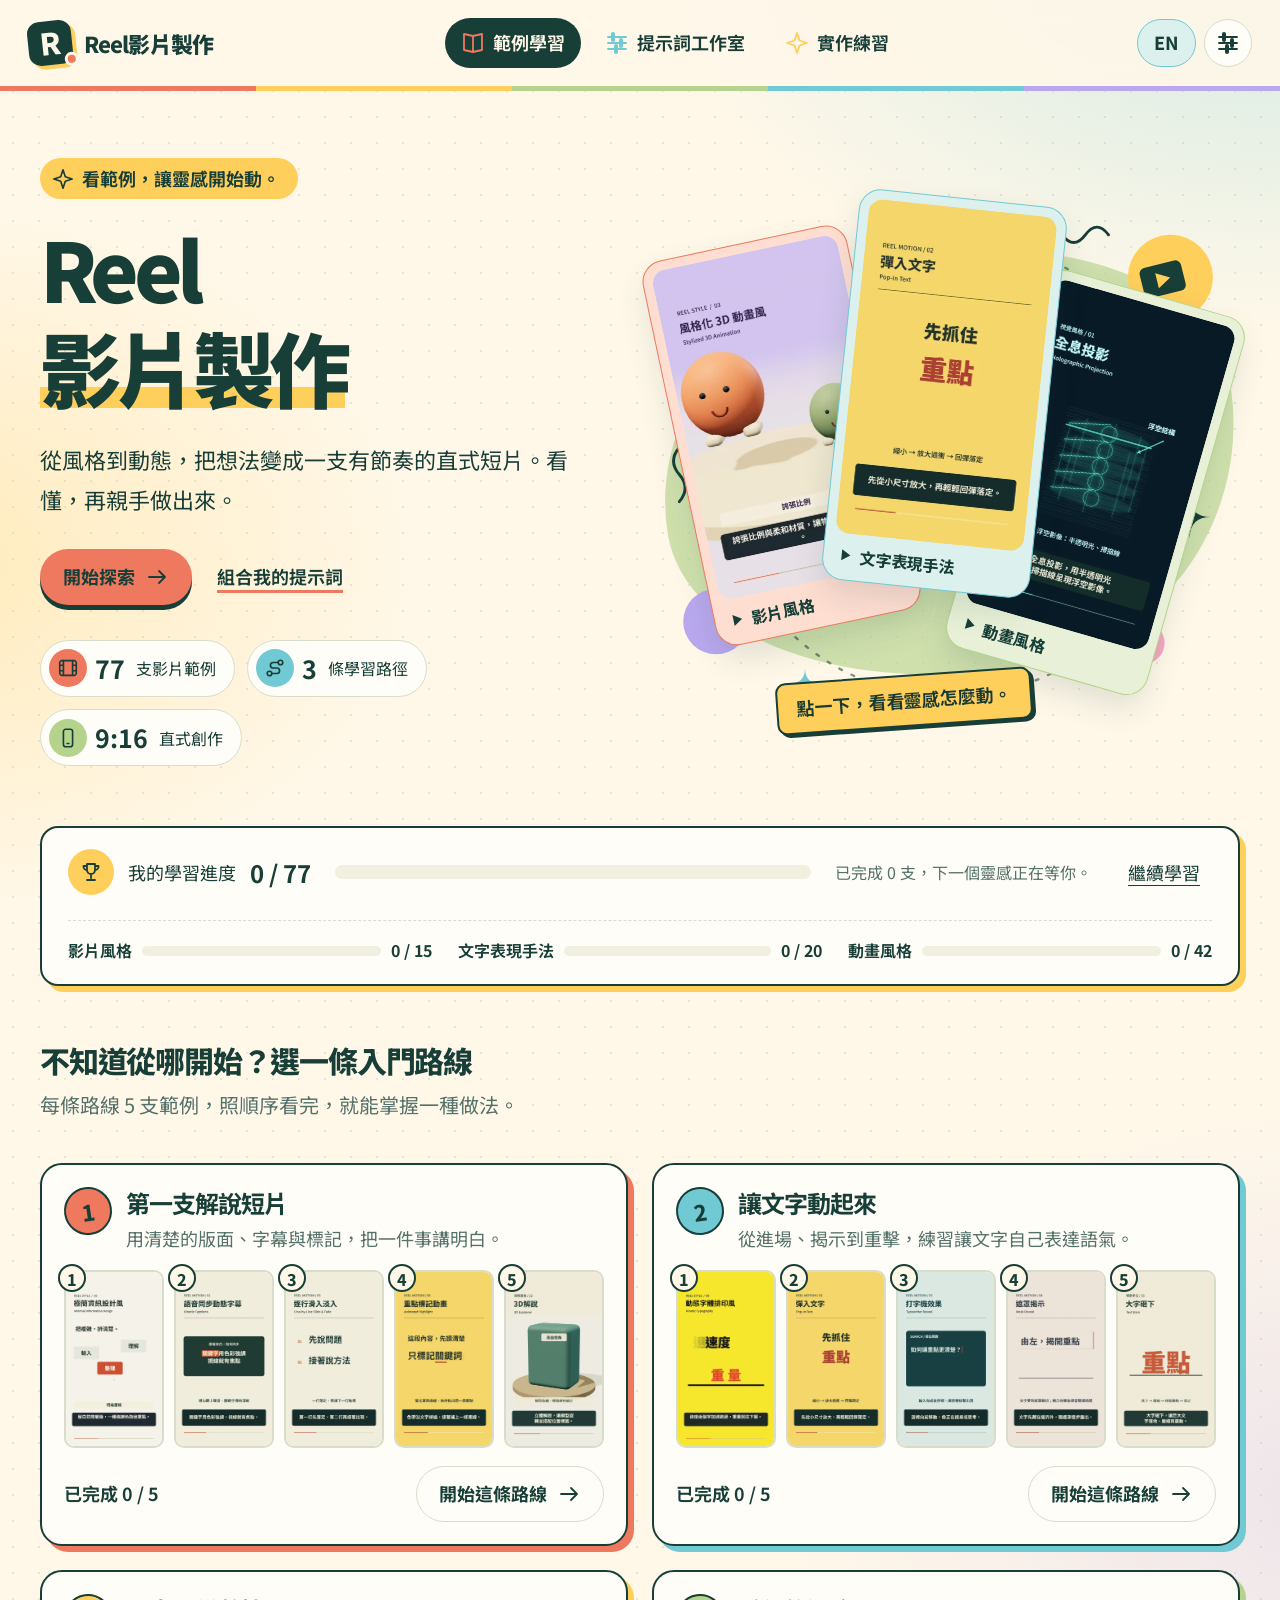
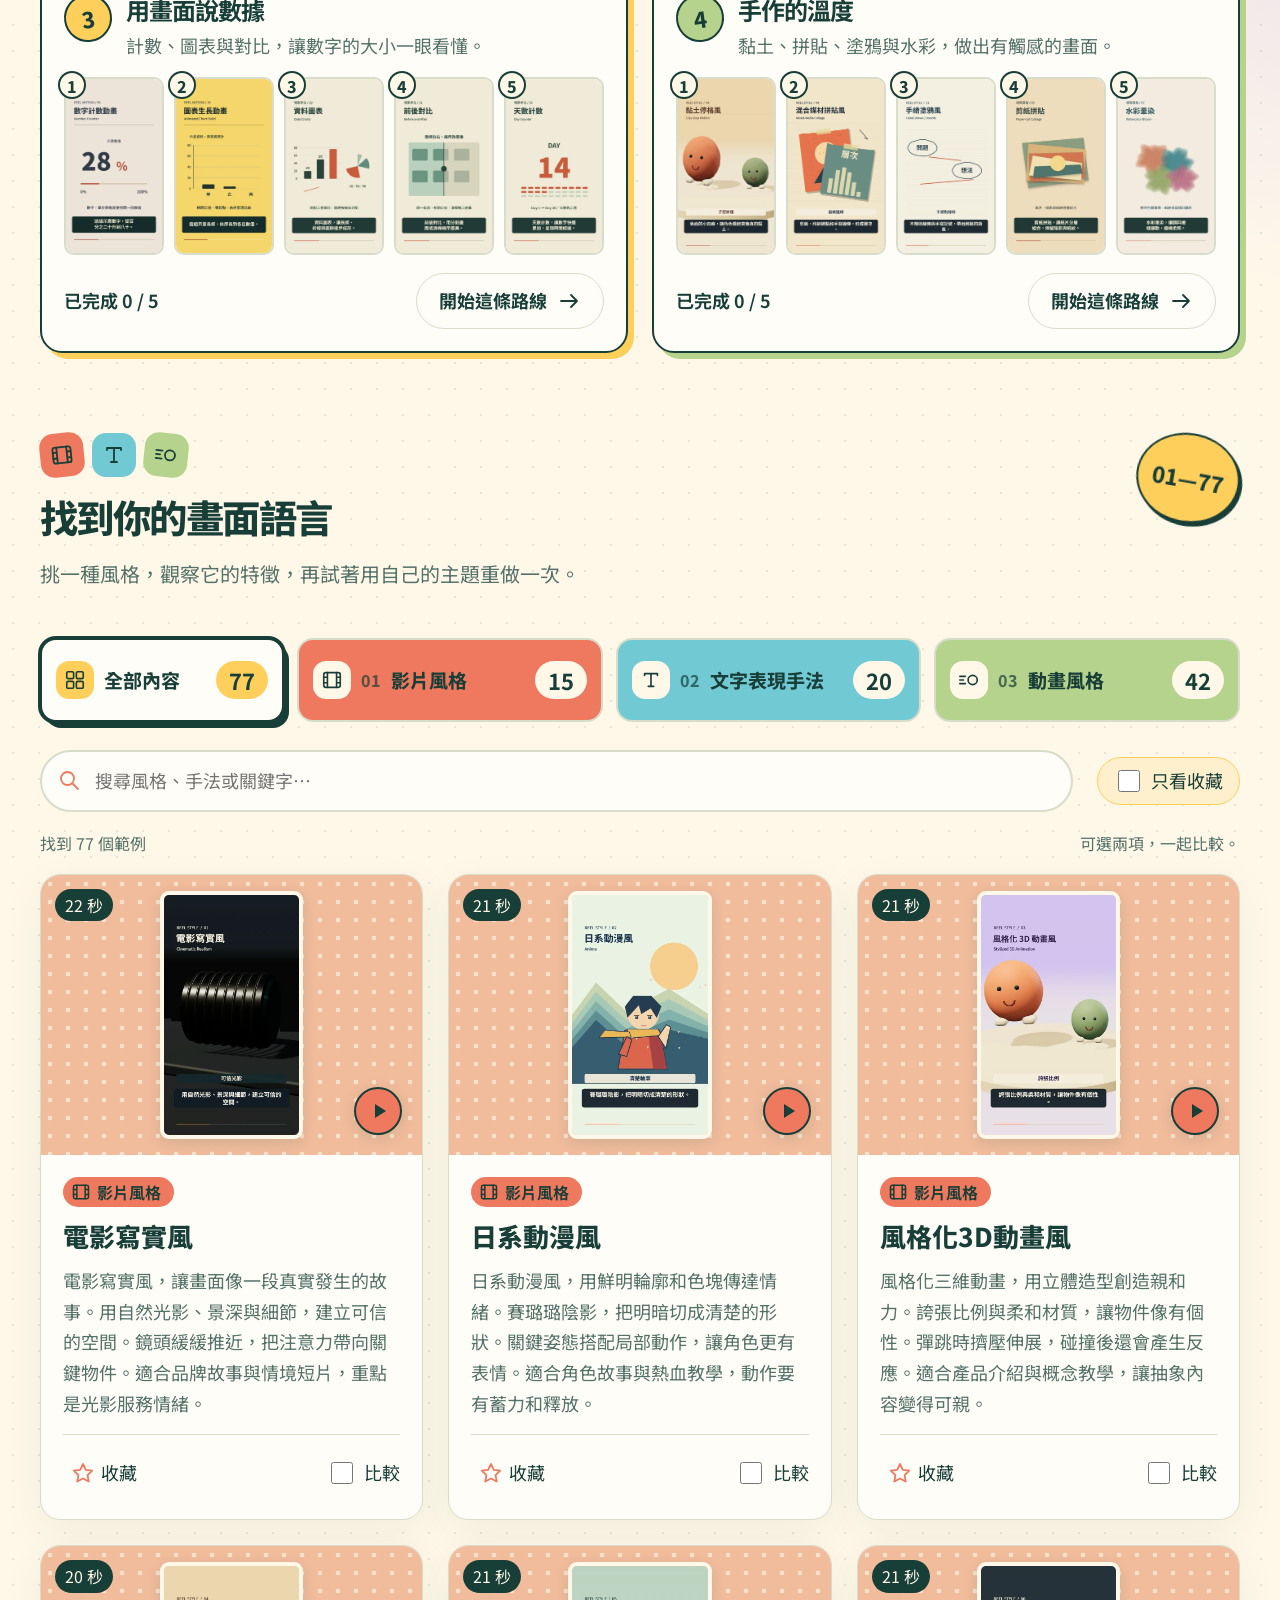
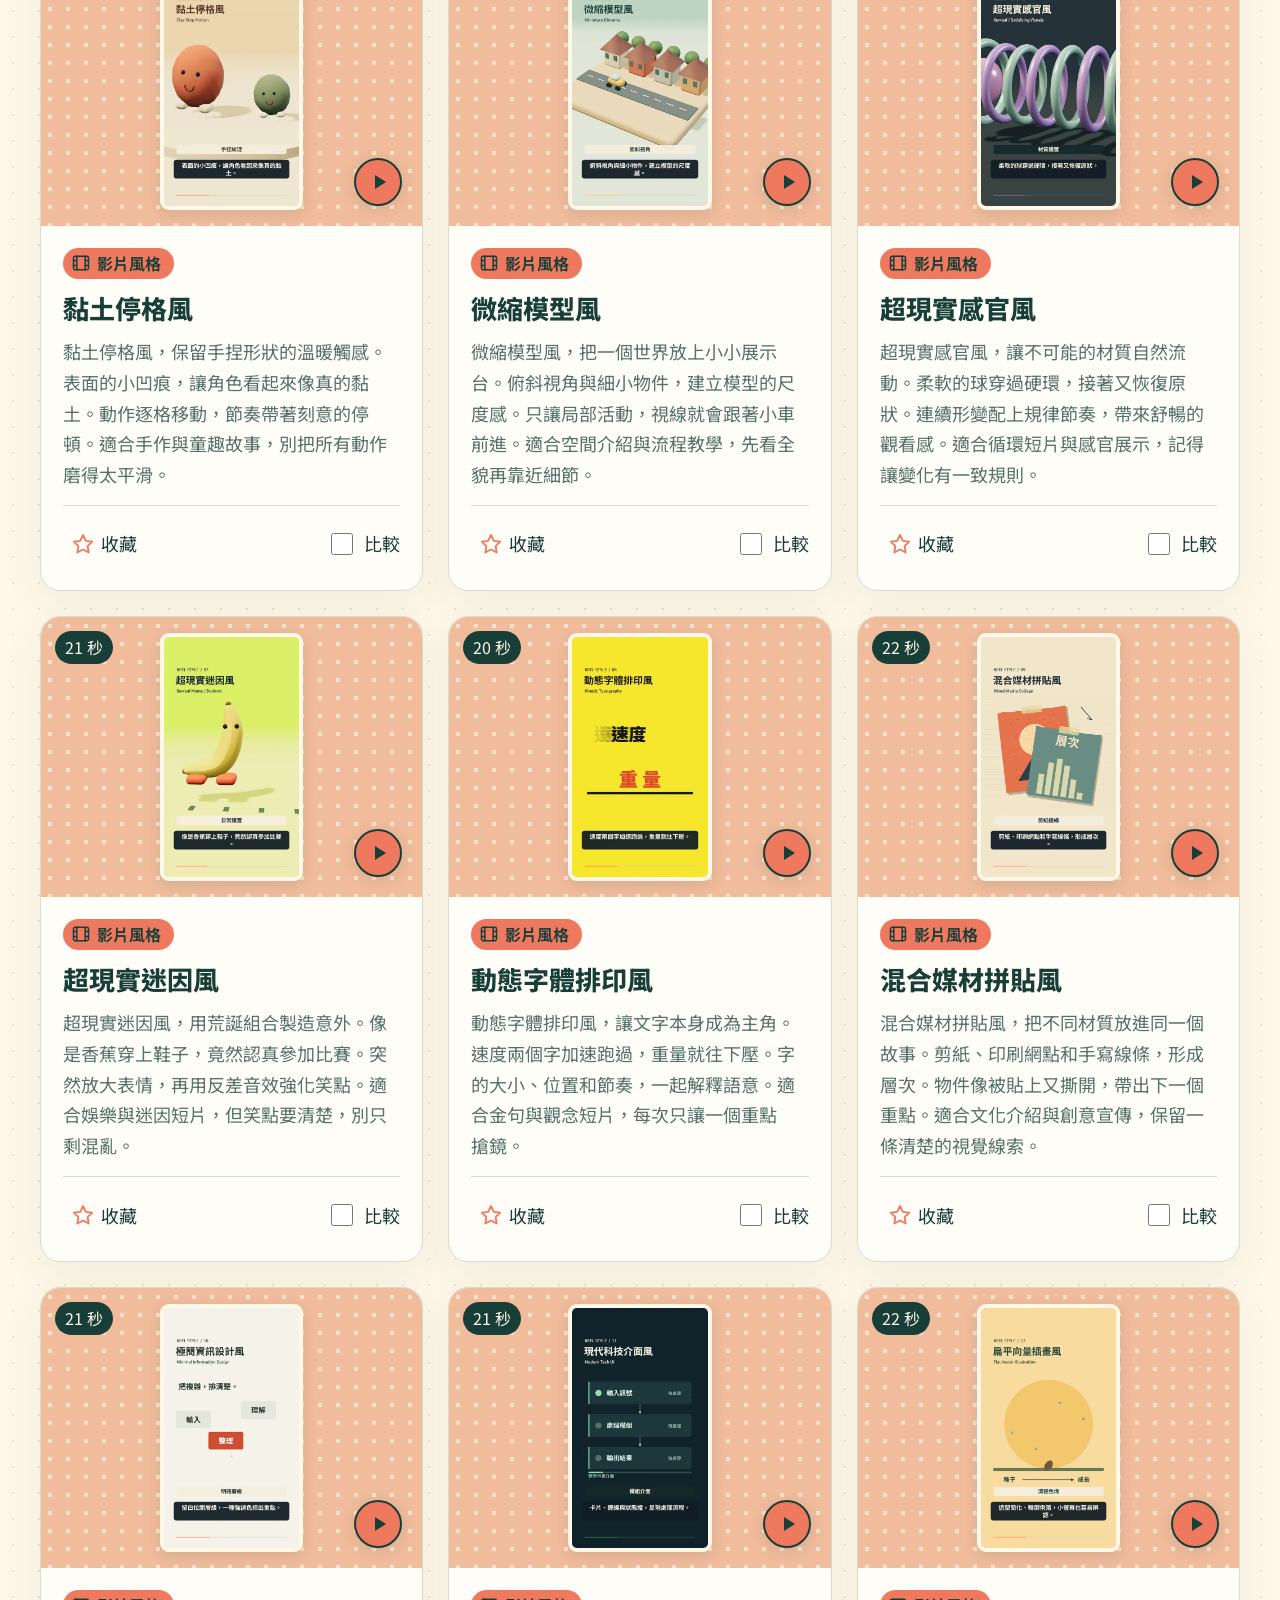
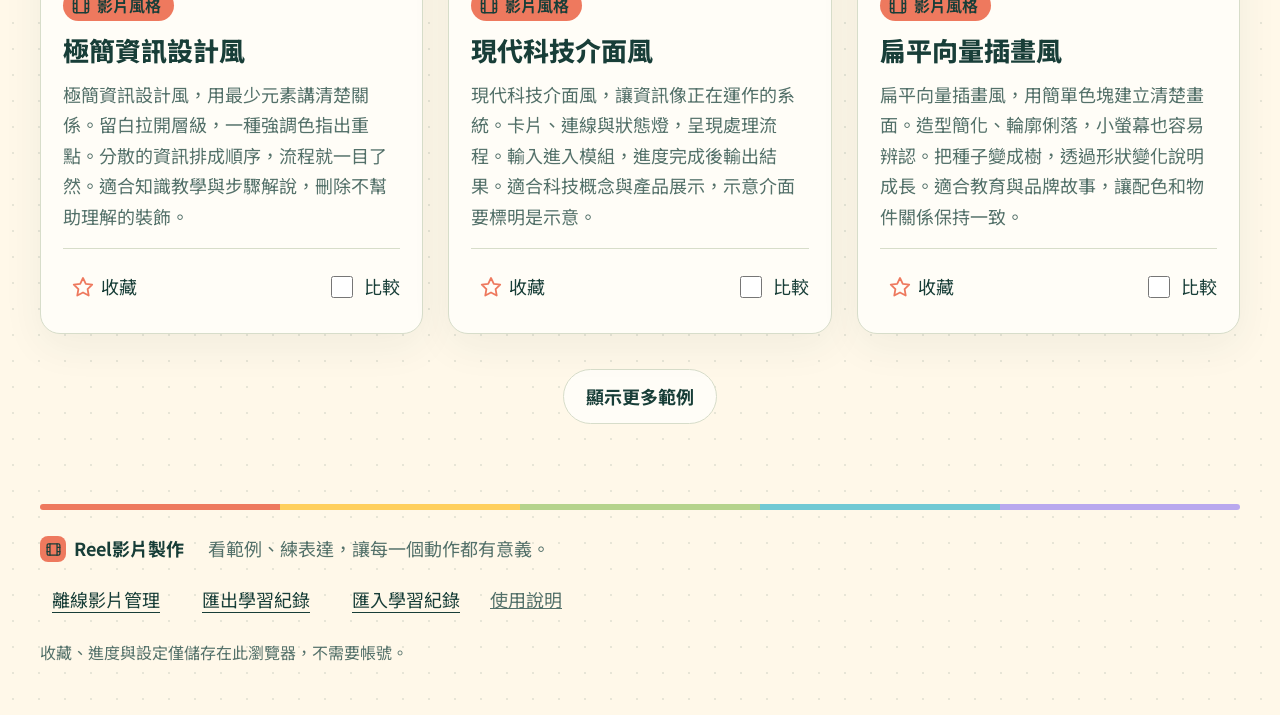
==== index.html @ 8bf7cd53 "Initial commit" ====
<!doctype html>
<html lang="zh-Hant" data-theme="light" data-device="auto" data-layout="auto" data-font="normal">
<head>
  <meta charset="utf-8"><meta name="viewport" content="width=device-width,initial-scale=1,viewport-fit=cover">
  <title>Reel影片製作｜互動學習實驗室</title>
  <meta name="description" content="以77支影片學習Reel風格、文字手法與動畫，動手組合提示詞，建立自己的直式短片。">
  <meta property="og:type" content="website"><meta property="og:title" content="Reel影片製作｜互動學習實驗室"><meta property="og:description" content="以77支影片學習Reel風格、文字手法與動畫，動手組合提示詞，建立自己的直式短片。"><meta property="og:image" content="assets/icons/social-card.jpg"><meta property="og:image:width" content="1200"><meta property="og:image:height" content="630"><meta name="twitter:card" content="summary_large_image">
  <meta name="theme-color" content="#fff8e9"><meta name="color-scheme" content="light dark">
  <link rel="manifest" href="./manifest.webmanifest"><link rel="icon" href="./assets/icons/icon.svg" type="image/svg+xml"><link rel="apple-touch-icon" href="./assets/icons/icon-192.png">
  <link rel="stylesheet" href="./styles.css">
  <script defer src="./data/catalog.js"></script><script defer src="./i18n.js"></script><script defer src="./app.js"></script>
</head>
<body>
<a class="skip" href="#main" data-i18n="skip">跳至主要內容</a>
<svg class="icon-sprite" aria-hidden="true" xmlns="http://www.w3.org/2000/svg"><defs>
<symbol id="i-play" viewBox="0 0 24 24"><path d="m9 5 11 7-11 7Z" fill="currentColor" stroke="none"/></symbol>
<symbol id="i-close" viewBox="0 0 24 24"><path d="m6 6 12 12M18 6 6 18"/></symbol>
<symbol id="i-arrow" viewBox="0 0 24 24"><path d="M4 12h16m-6-6 6 6-6 6"/></symbol>
<symbol id="i-star" viewBox="0 0 24 24"><path d="m12 3 2.8 5.8 6.4.9-4.6 4.5 1.1 6.3L12 17.5l-5.7 3 1.1-6.3L2.8 9.7l6.4-.9Z"/></symbol>
<symbol id="i-check" viewBox="0 0 24 24"><path d="m5 12 5 5L20 7"/></symbol>
<symbol id="i-download" viewBox="0 0 24 24"><path d="M12 3v12m-5-5 5 5 5-5M4 16v5h16v-5"/></symbol>
<symbol id="i-copy" viewBox="0 0 24 24"><rect x="8" y="8" width="12" height="13" rx="2"/><path d="M16 8V3H3v13h5"/></symbol>
<symbol id="i-search" viewBox="0 0 24 24"><circle cx="10.5" cy="10.5" r="6.5"/><path d="m16 16 5 5"/></symbol>
<symbol id="i-book" viewBox="0 0 24 24"><path d="M12 5v16M3 3l9 2 9-2v16l-9 2-9-2Z"/></symbol>
<symbol id="i-sliders" viewBox="0 0 24 24"><path d="M3 6h18M3 12h18M3 18h18"/><path d="M8 3v6m8 0v6m-5 0v6" stroke-width="4"/></symbol>
<symbol id="i-expand" viewBox="0 0 24 24"><path d="M8 3H3v5m13-5h5v5M3 16v5h5m13-5v5h-5"/></symbol>
<symbol id="i-compare" viewBox="0 0 24 24"><path d="M12 3v18M3 6h5v12H3Zm13 0h5v12h-5Z"/></symbol>
<symbol id="i-spark" viewBox="0 0 24 24"><path d="m12 2 2.5 7.5L22 12l-7.5 2.5L12 22l-2.5-7.5L2 12l7.5-2.5Z"/></symbol>
<symbol id="i-film" viewBox="0 0 24 24"><rect x="3" y="4" width="18" height="16" rx="2"/><path d="M7 4v16M17 4v16M3 9h4M3 15h4M17 9h4M17 15h4"/></symbol>
<symbol id="i-type" viewBox="0 0 24 24"><path d="M5 7V5h14v2M12 5v14M9 19h6"/></symbol>
<symbol id="i-motion" viewBox="0 0 24 24"><circle cx="16" cy="12" r="5"/><path d="M2 8h6M2 12h4M2 16h6"/></symbol>
<symbol id="i-phone" viewBox="0 0 24 24"><rect x="7" y="2.5" width="10" height="19" rx="2.5"/><path d="M11 18h2"/></symbol>
<symbol id="i-route" viewBox="0 0 24 24"><circle cx="6" cy="18" r="2.5"/><circle cx="18" cy="6" r="2.5"/><path d="M8.5 18H14a3 3 0 0 0 0-6h-4a3 3 0 0 1 0-6h5.5"/></symbol>
<symbol id="i-trophy" viewBox="0 0 24 24"><path d="M8 4h8v6a4 4 0 0 1-8 0ZM8 6H4.5a3.5 3.5 0 0 0 3.6 4M16 6h3.5a3.5 3.5 0 0 1-3.6 4M12 14v4M8 20h8"/></symbol>
<symbol id="i-grid" viewBox="0 0 24 24"><rect x="3" y="3" width="7.5" height="7.5" rx="1.5"/><rect x="13.5" y="3" width="7.5" height="7.5" rx="1.5"/><rect x="3" y="13.5" width="7.5" height="7.5" rx="1.5"/><rect x="13.5" y="13.5" width="7.5" height="7.5" rx="1.5"/></symbol>
</defs></svg>
<header class="topbar">
 <a href="#library" class="brand" data-i18n-aria="brand" aria-label="Reel影片製作"><span class="brand-mark" aria-hidden="true">R<span></span></span><span data-i18n="brand">Reel影片製作</span></a>
 <nav class="main-nav" aria-label="主要導覽" data-i18n-aria="mainNav">
  <a href="#library" data-view="library" class="active"><svg><use href="#i-book"/></svg><span data-i18n="navLibrary">範例學習</span></a>
  <a href="#studio" data-view="studio"><svg><use href="#i-sliders"/></svg><span data-i18n="navStudio">提示詞工作室</span></a>
  <a href="#practice" data-view="practice"><svg><use href="#i-spark"/></svg><span data-i18n="navPractice">實作練習</span></a>
 </nav>
 <div class="header-actions"><button id="quick-language" class="quiet" aria-label="切換語言">EN</button><button id="settings-open" class="icon-button" data-i18n-aria="settingsTitle" aria-label="顯示與操作設定"><svg><use href="#i-sliders"/></svg></button></div>
</header>
<main id="main" tabindex="-1" class="site-shell">
 <section id="view-library" class="view">
  <div class="hero">
   <div class="hero-copy"><p class="eyebrow" data-i18n="heroEyebrow">看範例，讓靈感開始動。</p><h1 data-i18n-html="heroTitle">Reel<span>影片製作</span></h1><p class="hero-description" data-i18n="heroDescription">從風格到動態，把想法變成一支有節奏的直式短片。看懂，再親手做出來。</p><div class="hero-actions"><button id="explore" class="button primary"><span data-i18n="startLearning">開始探索</span><svg><use href="#i-arrow"/></svg></button><a class="text-link" href="#studio" data-i18n="buildPrompt">組合我的提示詞</a></div><div class="hero-facts"><span><svg aria-hidden="true"><use href="#i-film"/></svg><b>77</b> <span data-i18n="videoExamples">支影片範例</span></span><span><svg aria-hidden="true"><use href="#i-route"/></svg><b>3</b> <span data-i18n="learningTracks">條學習路徑</span></span><span><svg aria-hidden="true"><use href="#i-phone"/></svg><b>9:16</b> <span data-i18n="verticalFormat">直式創作</span></span></div></div>
   <div class="hero-art" aria-label="三類影片範例" data-i18n-aria="heroArt">
    <div class="art-orbit" aria-hidden="true"></div><svg class="illus art-deco" viewBox="0 0 600 530" aria-hidden="true" focusable="false"><circle class="s-ink dash" cx="300" cy="270" r="238" fill="none"/><circle class="f-yellow" cx="528" cy="74" r="44"/><circle class="f-lilac" cx="58" cy="430" r="34"/><circle class="f-pink" cx="500" cy="452" r="22"/><path class="f-coral" d="M70 40Q70 70 100 70Q70 70 70 100Q70 70 40 70Q70 70 70 40Z"/><path class="f-ink" d="M548 300Q548 322 570 322Q548 322 548 344Q548 322 526 322Q548 322 548 300Z"/><path class="f-blue" d="M150 478Q150 494 166 494Q150 494 150 510Q150 494 134 494Q150 494 150 478Z"/><path class="s-ink" fill="none" d="M392 30q12-16 24 0t24 0 24 0"/><path class="s-ink" fill="none" d="M20 250q-12 14 0 28t0 28"/><g transform="rotate(-14 520 76)"><rect class="f-ink" x="498" y="60" width="44" height="32" rx="6"/><path class="f-yellow" d="M514 68l14 8-14 8Z"/></g></svg><button class="film film-one" data-lesson="style-03"><img src="assets/posters/style-03.webp" alt="風格化3D動畫範例" data-i18n-alt="heroAlt1"><span><svg><use href="#i-play"/></svg><span data-i18n="style">影片風格</span></span></button><button class="film film-two" data-lesson="text-02"><img src="assets/posters/text-02.webp" alt="彈入文字範例" data-i18n-alt="heroAlt2"><span><svg><use href="#i-play"/></svg><span data-i18n="text">文字表現手法</span></span></button><button class="film film-three" data-lesson="motion-01"><img src="assets/posters/motion-01.webp" alt="全息投影範例" data-i18n-alt="heroAlt3"><span><svg><use href="#i-play"/></svg><span data-i18n="motion">動畫風格</span></span></button><span class="art-note" data-i18n="artNote">點一下，看看靈感怎麼動。</span>
   </div>
  </div>
  <section class="progress-strip" aria-label="學習進度" data-i18n-aria="progressTitle"><div><span class="strip-icon" aria-hidden="true"><svg><use href="#i-trophy"/></svg></span><span data-i18n="progressTitle">我的學習進度</span><strong id="progress-count">0 / 77</strong></div><div class="progress-track"><span id="progress-fill"></span></div><p id="progress-hint"></p><button class="quiet" id="resume-lesson" data-i18n="continueLearning">繼續學習</button><div id="group-progress" class="group-progress"></div></section>
  <section id="recent-section" class="recent-section" hidden aria-labelledby="recent-title"><h2 id="recent-title" data-i18n="recentTitle">最近看過</h2><div id="recent-list" class="recent-list"></div></section>
  <section class="paths-section" aria-labelledby="paths-title"><div class="section-heading"><div><h2 id="paths-title" data-i18n="pathsTitle">不知道從哪開始？選一條入門路線</h2><p data-i18n="pathsDescription">每條路線 5 支範例，照順序看完，就能掌握一種做法。</p></div></div><div id="path-grid" class="path-grid"></div></section>
  <section id="library-content" class="library-section">
   <div class="section-heading"><div><span class="heading-badge" aria-hidden="true"><svg><use href="#i-film"/></svg><svg><use href="#i-type"/></svg><svg><use href="#i-motion"/></svg></span><h2 data-i18n="libraryTitle">找到你的畫面語言</h2><p data-i18n="libraryDescription">挑一種風格，觀察它的特徵，再試著用自己的主題重做一次。</p></div><span class="section-number" aria-hidden="true">01—77</span></div>
   <div class="track-tabs" id="track-tabs"><button class="track all active" data-group="all" aria-pressed="true"><svg class="track-icon" aria-hidden="true"><use href="#i-grid"/></svg><span data-i18n="allLessons">全部內容</span><b>77</b></button><button class="track style" data-group="style" aria-pressed="false"><svg class="track-icon" aria-hidden="true"><use href="#i-film"/></svg><i>01</i><span data-i18n="style">影片風格</span><b>15</b></button><button class="track text" data-group="text" aria-pressed="false"><svg class="track-icon" aria-hidden="true"><use href="#i-type"/></svg><i>02</i><span data-i18n="text">文字表現手法</span><b>20</b></button><button class="track motion" data-group="motion" aria-pressed="false"><svg class="track-icon" aria-hidden="true"><use href="#i-motion"/></svg><i>03</i><span data-i18n="motion">動畫風格</span><b>42</b></button></div>
   <div class="filter-bar"><label class="search-field"><svg><use href="#i-search"/></svg><input id="search" type="search" autocomplete="off" placeholder="搜尋風格、手法或關鍵字…" data-i18n-placeholder="searchPlaceholder" aria-label="搜尋課程" data-i18n-aria="searchLessons"></label><label class="filter-check"><input type="checkbox" id="favorites-only"><span data-i18n="favoritesOnly">只看收藏</span></label><label class="sr-only" for="subcategory" data-i18n="subcategory">動畫子分類</label><select id="subcategory" hidden><option value="all" data-i18n="allMotion">全部動畫</option><option value="visual" data-i18n="visualTreatments">視覺風格 22</option><option value="scene" data-i18n="sceneTechniques">場景手法 20</option></select><button id="tag-filter" class="tag-filter" type="button" hidden></button></div>
   <div class="results-line"><p id="result-count" aria-live="polite"></p><span data-i18n="compareHint">可選兩項，一起比較。</span></div><div id="lesson-grid" class="lesson-grid"></div><div id="empty-state" class="empty-state" hidden><svg><use href="#i-search"/></svg><h3 data-i18n="noResults">還沒找到符合的內容</h3><p data-i18n="trySearch">換個關鍵字，或清除分類與收藏篩選。</p><button id="clear-filters" class="button secondary" data-i18n="clearFilters">清除篩選</button></div><button id="load-more" class="button secondary load-more" data-i18n="loadMore">顯示更多範例</button>
  </section>
 </section>
 <section id="view-studio" class="view" hidden><div class="page-intro"><span class="pill" data-i18n="studioEyebrow">從靈感，到可直接使用的提示詞</span><h1 data-i18n="studioTitle">提示詞工作室</h1><p data-i18n="studioDescription">把主題、風格與動作組合起來。你決定故事，工具幫你把要求說清楚。</p><svg class="illus intro-art" viewBox="0 0 420 300" aria-hidden="true" focusable="false"><ellipse class="f-yellow" cx="212" cy="156" rx="196" ry="128" opacity=".45"/><path class="s-ink dash" fill="none" d="M150 70C205 70 200 150 256 150M150 150H256M150 232C205 232 200 150 256 150"/><g transform="rotate(-7 86 70)"><rect class="f-coral s-ink" x="28" y="38" width="118" height="64" rx="16"/><g class="s-ink" fill="none"><rect x="68" y="54" width="38" height="32" rx="4"/><path d="M77 54v32M97 54v32"/></g></g><g transform="rotate(5 86 150)"><rect class="f-blue s-ink" x="24" y="118" width="118" height="64" rx="16"/><path class="s-ink" fill="none" d="M68 142v-8h30v8M83 134v32M76 166h14"/></g><g transform="rotate(-4 88 232)"><rect class="f-green s-ink" x="30" y="200" width="118" height="64" rx="16"/><g class="s-ink" fill="none"><circle cx="100" cy="232" r="13"/><path d="M58 222h18M58 232h12M58 242h18"/></g></g><rect class="f-ink" x="262" y="36" width="130" height="230" rx="24"/><rect class="f-lilac" x="273" y="48" width="108" height="206" rx="15"/><circle class="f-paper" cx="327" cy="132" r="28"/><path class="f-coral" d="M319 118l23 14-23 14Z"/><rect class="f-paper" x="290" y="196" width="74" height="11" rx="5.5"/><rect class="f-paper" x="302" y="215" width="50" height="11" rx="5.5" opacity=".7"/><path class="f-coral" d="M226 30Q226 52 248 52Q226 52 226 74Q226 52 204 52Q226 52 226 30Z"/><path class="f-ink" d="M404 262Q404 276 418 276Q404 276 404 290Q404 276 390 276Q404 276 404 262Z"/><circle class="f-pink" cx="232" cy="262" r="12"/></svg></div><div class="studio-layout"><form id="prompt-form" class="panel prompt-form"><h2 data-i18n="projectBrief">你的創作設定</h2><label><span data-i18n="subject">影片主題</span><input id="prompt-subject" maxlength="180" value="用一杯咖啡解釋一天的能量" data-i18n-placeholder="subjectPlaceholder"></label><label><span data-i18n="audience">觀看對象</span><select id="prompt-audience"><option value="beginner" data-i18n="audienceBeginner">第一次接觸主題的人</option><option value="student" data-i18n="audienceStudent">高中學生</option><option value="social" data-i18n="audienceSocial">社群短片觀眾</option><option value="teacher" data-i18n="audienceTeacher">教學與研習參與者</option></select></label><div class="form-pair"><label><span data-i18n="duration">影片長度</span><select id="prompt-duration"><option value="15">15 <span>秒 / s</span></option><option value="20" selected>20 秒 / s</option><option value="30">30 秒 / s</option><option value="45">45 秒 / s</option><option value="60">60 秒 / s</option></select></label><label><span data-i18n="narration">旁白</span><select id="prompt-voice"><option value="yes" data-i18n="withNarration">有旁白與字幕</option><option value="no" data-i18n="withoutNarration">純音樂與畫面</option></select></label></div><label><span data-i18n="style">影片風格</span><select id="prompt-style"></select></label><label><span data-i18n="text">文字表現手法</span><select id="prompt-text"></select></label><label><span data-i18n="motion">動畫風格</span><select id="prompt-motion"></select></label><label><span data-i18n="keyMessage">希望觀眾記住的一句話</span><textarea id="prompt-message" rows="3" maxlength="240" data-i18n-placeholder="messagePlaceholder"></textarea></label><button class="button primary" type="submit"><svg><use href="#i-spark"/></svg><span data-i18n="generatePrompt">更新提示詞</span></button></form><div class="prompt-output panel"><div class="output-heading"><h2 data-i18n="readyPrompt">你的實作提示詞</h2><span class="pill">9:16</span></div><p class="muted" data-i18n="promptNote">可貼到你使用的 AI 工具，再依輸出結果調整。不同工具的功能與效果可能不同。</p><textarea id="prompt-output" aria-label="實作提示詞" data-i18n-aria="readyPrompt" spellcheck="false"></textarea><div class="button-row"><button id="copy-prompt" class="button primary"><svg><use href="#i-copy"/></svg><span data-i18n="copyPrompt">複製提示詞</span></button><button id="download-prompt" class="button secondary"><svg><use href="#i-download"/></svg><span data-i18n="downloadTxt">下載 TXT</span></button></div></div></div><section class="panel storyboard" aria-labelledby="board-title"><div class="output-heading"><h2 id="board-title" data-i18n="boardTitle">分鏡與旁白稿</h2><label class="board-rate"><span data-i18n="boardRate">旁白語速</span><select id="board-rate"><option value="slow" data-i18n="rateSlow">偏慢</option><option value="medium" data-i18n="rateMedium">中等</option><option value="fast" data-i18n="rateFast">偏快</option></select></label></div><p class="muted" data-i18n="boardIntro">先寫下每一幕要看到什麼、說什麼，再交給工具製作。秒數和旁白長度會即時檢查，估算值僅供參考。</p><div id="board-summary" class="board-summary" aria-live="polite"></div><div id="board-rows" class="board-rows"></div><div class="button-row"><button id="board-add" class="button secondary" type="button" data-i18n="boardAdd">新增一幕</button><button id="board-even" class="button secondary" type="button" data-i18n="boardEven">依片長重新分配秒數</button><button id="board-apply" class="button primary" type="button" data-i18n="boardApply">加入提示詞</button><button id="board-copy" class="button secondary" type="button" data-i18n="boardCopy">複製分鏡表</button><button id="board-download" class="button secondary" type="button" data-i18n="boardDownload">下載分鏡 TXT</button><button id="board-reset" class="text-link" type="button" data-i18n="boardReset">清空分鏡</button></div></section></section>
 <section id="view-practice" class="view" hidden><div class="page-intro"><span class="pill" data-i18n="practiceEyebrow">把看懂，變成做得到</span><h1 data-i18n="practiceTitle">選一個任務，開始練習</h1><p data-i18n="practiceDescription">每個任務都有明確產出、建議搭配與完成檢查。也可以把提示詞帶到工作室自由修改。</p><svg class="illus intro-art" viewBox="0 0 420 300" aria-hidden="true" focusable="false"><ellipse class="f-green" cx="208" cy="160" rx="196" ry="126" opacity=".5"/><g transform="rotate(7 318 140)"><rect class="f-surface s-ink" x="252" y="56" width="134" height="170" rx="16"/><circle class="f-coral" cx="280" cy="94" r="12"/><circle class="f-blue" cx="280" cy="140" r="12"/><circle class="f-yellow" cx="280" cy="186" r="12"/><path class="s-ink" fill="none" d="m274 94 4 4 8-8M274 140l4 4 8-8"/><rect class="f-ink" x="304" y="88" width="62" height="11" rx="5.5"/><rect class="f-ink" x="304" y="134" width="50" height="11" rx="5.5"/><rect class="f-ink" x="304" y="180" width="58" height="11" rx="5.5" opacity=".45"/></g><rect class="f-ink" x="40" y="132" width="206" height="128" rx="16"/><rect class="f-paper" x="60" y="156" width="108" height="11" rx="5.5"/><rect class="f-paper" x="60" y="180" width="76" height="11" rx="5.5" opacity=".7"/><circle class="f-lilac" cx="204" cy="218" r="24"/><path class="f-ink" d="M197 206l20 12-20 12Z"/><g transform="rotate(-9 40 128)"><rect class="f-coral s-ink" x="40" y="92" width="206" height="36" rx="8"/><path class="f-paper" d="M70 94h26l-16 32H54ZM122 94h26l-16 32h-26ZM174 94h26l-16 32h-26Z"/></g><path class="f-yellow s-ink" d="m300 22 7.5 15.500 17 2.500-12.300 12 2.900 17L300 61l-15.200 8 2.900-17-12.300-12 17-2.500Z"/><path class="f-coral" d="M26 52Q26 72 46 72Q26 72 26 92Q26 72 6 72Q26 72 26 52Z"/><circle class="f-pink" cx="398" cy="258" r="13"/><path class="f-ink" d="M222 28Q222 40 234 40Q222 40 222 52Q222 40 210 40Q222 40 222 28Z"/></svg></div><div id="challenge-grid" class="challenge-grid"></div><section class="panel review-quiz"><h2 data-i18n="reviewTitle">綜合測驗：看特徵，猜手法</h2><p data-i18n="reviewIntro">從 77 支範例隨機抽 5 題，每題給三個特徵，選出對應的手法。</p><div id="review-body"></div><button id="review-start" class="button primary" type="button" data-i18n="reviewStart">開始 5 題測驗</button></section><section class="panel practice-checklist"><h2 data-i18n="checklistTitle">交片前，做一次小檢查</h2><div id="delivery-checklist"></div><p data-i18n="checklistNote">這份檢查表會留在這台裝置，幫你建立自己的製作習慣。</p></section></section>
</main>
<footer><p><strong data-i18n="brand">Reel影片製作</strong><span data-i18n="footer">看範例、練表達，讓每一個動作都有意義。</span></p><div><button id="offline-open" class="quiet" data-i18n="offlineLibrary">離線影片管理</button><button id="install-app" class="quiet" hidden data-i18n="installApp">安裝學習網</button><button id="export-data" class="quiet" type="button" data-i18n="exportData">匯出學習紀錄</button><button id="import-data" class="quiet" type="button" data-i18n="importData">匯入學習紀錄</button><input id="import-file" type="file" accept="application/json,.json" hidden><a href="help.html" data-i18n="readme">使用說明</a></div><small data-i18n="localNotice">收藏、進度與設定僅儲存在此瀏覽器，不需要帳號。</small></footer>
<div id="compare-tray" class="compare-tray" hidden><span id="compare-count"></span><button id="compare-open" class="button primary" disabled data-i18n="compareNow">開始比較</button><button id="compare-clear" class="quiet" data-i18n="clear">清除</button></div>
<dialog id="lesson-dialog" class="lesson-dialog"><div class="dialog-top"><span id="lesson-category" class="pill"></span><div class="lesson-nav"><button id="lesson-prev" class="icon-button" type="button" data-i18n-aria="prevLesson" aria-label="上一支"><svg class="flip"><use href="#i-arrow"/></svg></button><span id="lesson-position"></span><button id="lesson-next" class="icon-button" type="button" data-i18n-aria="nextLesson" aria-label="下一支"><svg><use href="#i-arrow"/></svg></button></div><button class="icon-button close-dialog" data-i18n-aria="close" aria-label="關閉"><svg><use href="#i-close"/></svg></button></div><div class="lesson-detail"><div class="video-column"><video id="lesson-video" controls playsinline preload="metadata"></video><p class="media-note" data-i18n="videoLanguage">範例影片使用中文旁白與燒錄字幕。</p><a id="video-download" download class="text-link"><svg><use href="#i-download"/></svg><span data-i18n="downloadVideo">下載 MP4</span></a><button id="lesson-share" class="text-link" type="button"><svg><use href="#i-copy"/></svg><span data-i18n="copyLink">複製課程連結</span></button><div id="viewing-guide" class="viewing-guide" hidden><h3 data-i18n="guideTitle">英文觀看指引</h3><p id="guide-summary"></p><p data-i18n="guideWatch">觀看時請留意：</p><ul id="guide-list"></ul></div></div><div class="lesson-copy"><h2 id="lesson-title"></h2><div id="lesson-signals" class="signal-list"></div><p id="lesson-description"></p><div class="button-row"><button id="lesson-favorite" class="button secondary"></button><button id="lesson-complete" class="button primary"></button></div><button id="lesson-offline" class="text-link"></button><details open><summary data-i18n="lessonPractice">動手練習提示詞</summary><p class="muted" data-i18n="lessonPromptHint">把「我的主題」換成你的內容，就能開始練習。</p><textarea id="lesson-prompt" rows="9" aria-label="動手練習提示詞" data-i18n-aria="lessonPractice" readonly></textarea><div class="button-row"><button id="copy-lesson-prompt" class="button secondary"><svg><use href="#i-copy"/></svg><span data-i18n="copyPrompt">複製提示詞</span></button><button id="lesson-to-studio" class="text-link" data-i18n="editInStudio">帶到工作室</button></div></details><section class="knowledge-card"><h3 data-i18n="quickCheck">三題小挑戰</h3><p id="quiz-question"></p><div id="quiz-options"></div><p id="quiz-feedback" aria-live="polite"></p></section></div></div></dialog>
<dialog id="compare-dialog" class="compare-dialog"><div class="dialog-top"><h2 data-i18n="comparisonTitle">並排看，差異更清楚</h2><button class="icon-button close-dialog" data-i18n-aria="close" aria-label="關閉"><svg><use href="#i-close"/></svg></button></div><div id="compare-content" class="compare-content"></div><p class="media-note" data-i18n="compareAudioNote">建議一次播放一支，避免旁白互相干擾。</p></dialog>
<dialog id="settings-dialog" class="settings-dialog"><div class="dialog-top"><h2 data-i18n="settingsTitle">⚙️ 顯示與操作設定</h2><button class="icon-button close-dialog" data-i18n-aria="close" aria-label="關閉"><svg><use href="#i-close"/></svg></button></div><p class="muted" data-i18n="settingsIntro">調成你舒服的閱讀方式，設定會自動保留。</p><div class="settings-fields">
<fieldset><legend data-i18n="fullscreen">全螢幕</legend><div class="segmented"><button id="fullscreen-on" type="button" data-i18n="on">開啟</button><button id="fullscreen-off" type="button" data-i18n="off">關閉</button></div><small id="fullscreen-status"></small></fieldset>
<label><span data-i18n="sound">操作音效</span><select id="setting-sound"><option value="on" data-i18n="on">開啟</option><option value="off" data-i18n="off">關閉</option></select></label>
<label><span data-i18n="device">裝置呈現</span><select id="setting-device"><option value="auto" data-i18n="auto">自動</option><option value="phone" data-i18n="phone">手機</option><option value="tablet" data-i18n="tablet">平板</option><option value="desktop" data-i18n="desktop">電腦</option></select><small data-i18n="deviceNote">調整內容寬度；實際螢幕仍會保持不溢出。</small></label>
<label><span data-i18n="layout">版面</span><select id="setting-layout"><option value="auto" data-i18n="auto">自動</option><option value="portrait" data-i18n="portrait">直式</option><option value="landscape" data-i18n="landscape">橫式</option></select><small data-i18n="layoutNote">切換卡片排列，無須旋轉裝置。</small></label>
<label><span data-i18n="language">語言</span><select id="setting-language"><option value="zh">繁體中文</option><option value="en">English</option></select></label>
<label><span data-i18n="fontSize">字體</span><select id="setting-font"><option value="small" data-i18n="fontSmall">縮小（仍保持易讀）</option><option value="normal" data-i18n="fontNormal">標準</option><option value="large" data-i18n="fontLarge">放大</option></select></label>
<label><span data-i18n="theme">色系</span><select id="setting-theme"><option value="system" data-i18n="system">跟隨系統</option><option value="light" data-i18n="light">亮色</option><option value="dark" data-i18n="dark">暗色</option></select></label></div><button id="reset-settings" class="button secondary" data-i18n="resetSettings">恢復預設顯示</button></dialog>
<dialog id="offline-dialog" class="offline-dialog"><div class="dialog-top"><h2 data-i18n="offlineLibrary">離線影片管理</h2><button class="icon-button close-dialog" data-i18n-aria="close" aria-label="關閉"><svg><use href="#i-close"/></svg></button></div><p data-i18n="offlineIntro">網站介面與提示詞會自動準備離線使用。影片可逐支儲存，或一次儲存全部，約需 103 MB。</p><p id="offline-status" aria-live="polite"></p><progress id="offline-progress" value="0" max="77" hidden></progress><div class="button-row"><button id="cache-all" class="button primary" data-i18n="cacheAll">儲存全部 77 支</button><button id="cancel-cache" class="button secondary" hidden data-i18n="cancel">取消</button><button id="clear-offline" class="button secondary" data-i18n="clearOffline">清除離線影片</button></div><p class="muted" data-i18n="offlineNote">離線功能需以 HTTPS 或 localhost 開啟。瀏覽器可能依空間清理快取，請保留原始影片。</p></dialog>
<div id="toast" class="toast" role="status" aria-live="polite"></div>
<noscript><p>請啟用 JavaScript 以使用互動課程與提示詞工具。Enable JavaScript to use the interactive lessons and prompt tools.</p></noscript>
</body></html>
---- styles.css ----
@font-face{font-family:ReelSans;src:url('./assets/fonts/NotoSansTC.ttf') format('truetype');font-weight:100 900;font-display:swap}
:root{--paper:#fff8e9;--surface:#fffdf7;--ink:#183e38;--muted:#54716a;--line:#d7ddca;--coral:#ee795e;--blue:#71c9d4;--green:#b5d38c;--soft:#f1efdf;--shadow:0 12px 40px #183e3810;--radius:24px;--body:20px;--max:1440px;color-scheme:light}
html[data-theme=dark]{--paper:#142b29;--surface:#1d3935;--ink:#f4f0df;--muted:#b3c8bd;--line:#44635a;--soft:#29483f;--shadow:0 12px 40px #0003;color-scheme:dark}html[data-font=small]{--body:18px}html[data-font=large]{--body:23px}*{box-sizing:border-box}html{scroll-behavior:smooth;scroll-padding-top:110px}body{margin:0;background:var(--paper);color:var(--ink);font:var(--body)/1.65 ReelSans,sans-serif}button,input,select,textarea{font:inherit;color:inherit}button,a,input,select,textarea,summary{-webkit-tap-highlight-color:transparent}button,a{touch-action:manipulation}button{cursor:pointer}button:disabled{opacity:.5;cursor:not-allowed}button:focus-visible,a:focus-visible,input:focus-visible,textarea:focus-visible,select:focus-visible,summary:focus-visible{outline:3px solid var(--ink);outline-offset:4px}button,a,input,select,textarea{transition:background .18s,color .18s,transform .18s,box-shadow .18s}a{color:inherit}button{border:0}img,video{max-width:100%}svg{width:24px;height:24px;flex-shrink:0;fill:none;stroke:currentColor;stroke-width:1.8;stroke-linecap:round;stroke-linejoin:round}.icon-sprite{position:absolute;width:0;height:0;overflow:hidden}.sr-only{position:absolute;width:1px;height:1px;padding:0;margin:-1px;overflow:hidden;clip:rect(0,0,0,0);white-space:nowrap;border:0}[hidden]{display:none!important}h1,h2,h3,p{margin-top:0;text-wrap:pretty}h1,h2,h3{line-height:1.2;letter-spacing:-.04em}h2{font-size:clamp(30px,3vw,44px);font-weight:800}h3{font-size:max(16px,calc(26px * var(--text-scale,1)))}p{margin-bottom:1em}.muted,.media-note{color:var(--muted)}small,.media-note{font-size:max(16px,calc(16px * var(--text-scale,1)))}button,input,select{min-height:48px}button:hover:not(:disabled){transform:translateY(-2px)}button:active:not(:disabled){transform:translateY(1px)}.skip{position:fixed;left:20px;top:-100px;z-index:1000;padding:12px;background:var(--ink);color:var(--paper)}.skip:focus{top:12px}.topbar{position:sticky;top:0;z-index:40;display:flex;align-items:center;gap:28px;justify-content:space-between;background:var(--paper);border-bottom:1px solid var(--line);padding:18px max(28px,calc((100vw - 1440px)/2));}.brand{display:flex;align-items:center;gap:12px;font-size:max(16px,calc(22px * var(--text-scale,1)));font-weight:850;letter-spacing:-.04em;text-decoration:none;white-space:nowrap}.brand-mark{display:flex;position:relative;width:44px;height:44px;align-items:center;justify-content:center;background:var(--ink);color:var(--paper);font-size:max(16px,calc(30px * var(--text-scale,1)));border-radius:12px;transform:rotate(-6deg)}.brand-mark span{position:absolute;width:14px;height:14px;background:var(--coral);border:3px solid var(--paper);border-radius:50%;right:-5px;bottom:-3px}.main-nav{display:flex;gap:8px}.main-nav a{display:flex;align-items:center;gap:8px;padding:10px 16px;font-size:max(16px,calc(18px * var(--text-scale,1)));font-weight:650;text-decoration:none;border-radius:999px;white-space:nowrap}.main-nav a.active{background:var(--ink);color:var(--paper)}.main-nav a:not(.active):hover{background:var(--soft)}.header-actions{display:flex;gap:8px;align-items:center}.quiet{background:transparent;color:var(--ink);padding:8px 12px;text-decoration:underline;text-underline-offset:5px;font-size:max(16px,calc(18px * var(--text-scale,1)))}.icon-button{width:48px;height:48px;display:inline-flex;align-items:center;justify-content:center;background:var(--surface);border:1px solid var(--line);border-radius:50%;flex-shrink:0}.site-shell{max-width:var(--max);margin:auto;padding:0 40px}.hero{display:grid;grid-template-columns:1fr 1fr;gap:40px;align-items:center;min-height:650px;padding:72px 0 60px}.eyebrow{font-size:max(16px,calc(18px * var(--text-scale,1)));font-weight:650;margin-bottom:20px}.hero h1{font-size:clamp(58px,6.4vw,96px);font-weight:900;letter-spacing:-.07em;margin-bottom:24px}.hero h1 span{display:block}.hero-description{max-width:560px;font-size:max(16px,calc(22px * var(--text-scale,1)));line-height:1.8}.hero-actions{display:flex;align-items:center;gap:25px;flex-wrap:wrap;margin:30px 0}.button{display:inline-flex;align-items:center;justify-content:center;gap:10px;padding:12px 22px;min-height:52px;border-radius:999px;font-size:max(16px,calc(18px * var(--text-scale,1)));font-weight:700;text-decoration:none;border:1.5px solid transparent}.primary{background:var(--ink);color:var(--paper)}.primary:hover{box-shadow:0 8px 24px #183e3820}.secondary{background:var(--surface);border-color:var(--line)}.secondary:hover{background:var(--soft)}.text-link{display:inline-flex;align-items:center;gap:8px;border:0;background:none;padding:10px 0;font-size:max(16px,calc(18px * var(--text-scale,1)));font-weight:650;text-decoration:underline;text-underline-offset:6px}.hero-facts{display:flex;flex-wrap:wrap;gap:22px;margin-top:35px;font-size:max(16px,calc(16px * var(--text-scale,1)));color:var(--muted)}.hero-facts b{font-size:max(16px,calc(25px * var(--text-scale,1)));color:var(--ink);margin-right:3px}.hero-art{position:relative;height:530px;isolation:isolate}.art-orbit{position:absolute;inset:55px 0 50px;background:var(--green);border-radius:48% 52% 42% 58%/55% 42% 58% 45%;transform:rotate(-10deg);opacity:.65}.film{position:absolute;width:39%;padding:9px;background:var(--surface);border:1px solid var(--line);border-radius:22px;box-shadow:0 14px 30px #183e3820;overflow:hidden}.film img{display:block;width:100%;aspect-ratio:9/16;object-fit:cover;border-radius:14px}.film>span{display:flex;align-items:center;gap:6px;font-size:max(16px,calc(16px * var(--text-scale,1)));font-weight:750;padding:9px 2px 2px;white-space:nowrap}.film svg{width:19px;height:19px}.film-one{left:0;top:42px;transform:rotate(-12deg);z-index:1}.film-two{left:31%;top:0;transform:rotate(6deg);z-index:3}.film-three{right:-1%;top:89px;transform:rotate(16deg);z-index:2}.film-one:hover{transform:rotate(-7deg) translateY(-7px)!important}.film-two:hover{transform:rotate(1deg) translateY(-7px)!important}.film-three:hover{transform:rotate(10deg) translateY(-7px)!important}.art-note{position:absolute;bottom:0;left:20%;font-size:max(16px,calc(18px * var(--text-scale,1)));font-weight:650;transform:rotate(-4deg);padding:9px 18px;background:var(--coral);color:#193a32;border-radius:10px;z-index:4}.progress-strip{display:flex;align-items:center;gap:24px;padding:20px 26px;border:1px solid var(--line);border-radius:18px;background:var(--surface)}.progress-strip>div:first-child{display:flex;gap:14px;align-items:center;font-size:max(16px,calc(18px * var(--text-scale,1)));white-space:nowrap}.progress-strip strong{font-size:max(16px,calc(24px * var(--text-scale,1)))}.progress-track{height:10px;border-radius:8px;flex:1;min-width:70px;background:var(--soft);overflow:hidden}.progress-track span{display:block;height:100%;width:0;background:var(--coral);border-radius:8px;transition:width .4s}.progress-strip p{margin:0;color:var(--muted);font-size:max(16px,calc(16px * var(--text-scale,1)))}.library-section{padding:80px 0}.section-heading{display:flex;align-items:flex-start;justify-content:space-between;gap:24px}.section-heading h2{margin-bottom:18px}.section-heading p{color:var(--muted);max-width:760px}.section-number{font-size:max(16px,calc(22px * var(--text-scale,1)));border:1px solid var(--ink);border-radius:50%;padding:25px 14px;transform:rotate(10deg);white-space:nowrap}.track-tabs{display:grid;grid-template-columns:.8fr 1fr 1fr 1fr;gap:13px;margin:28px 0}.track{display:flex;gap:12px;align-items:center;justify-content:space-between;min-height:84px;border:1.5px solid var(--line);border-radius:16px;padding:17px;font-size:max(16px,calc(19px * var(--text-scale,1)));font-weight:750;background:var(--surface);color:var(--ink)}.track i{font-style:normal;font-size:max(16px,calc(16px * var(--text-scale,1)));opacity:.7}.track b{font-size:max(16px,calc(22px * var(--text-scale,1)))}.track.active{box-shadow:0 0 0 2px var(--ink);border-color:var(--ink)}.track.style{background:var(--coral);color:#183e38}.track.text{background:var(--blue);color:#183e38}.track.motion{background:var(--green);color:#183e38}.filter-bar{display:flex;align-items:center;gap:24px;margin:26px 0 12px;flex-wrap:wrap}.search-field{position:relative;flex:1;min-width:260px}.search-field svg{position:absolute;left:17px;top:18px;color:var(--muted)}.search-field input{width:100%;padding:14px 18px 14px 53px;border:1px solid var(--line);border-radius:12px;background:var(--surface);font-size:max(16px,calc(18px * var(--text-scale,1)))}.filter-check{display:flex;gap:8px;align-items:center;font-size:max(16px,calc(18px * var(--text-scale,1)));white-space:nowrap}.filter-check input{width:22px;height:22px;min-height:22px;accent-color:var(--ink)}select{border:1px solid var(--line);border-radius:12px;background:var(--surface);padding:10px 34px 10px 14px;font-size:max(16px,calc(18px * var(--text-scale,1)));max-width:100%}.results-line{display:flex;gap:15px;justify-content:space-between;color:var(--muted);font-size:max(16px,calc(16px * var(--text-scale,1)));margin:18px 0}.results-line p{margin:0}.lesson-grid{display:grid;grid-template-columns:repeat(3,minmax(0,1fr));gap:25px}.lesson-card{border:1px solid var(--line);background:var(--surface);border-radius:20px;overflow:hidden;box-shadow:var(--shadow)}.card-visual{position:relative;display:block;width:100%;height:280px;overflow:hidden;background:var(--soft);padding:16px;text-align:center}.lesson-card[data-group=style] .card-visual{background:#f0bc9c}.lesson-card[data-group=text] .card-visual{background:#b9dce0}.lesson-card[data-group=motion] .card-visual{background:#d3e0b0}.card-visual img{height:100%;width:auto;max-width:90%;border-radius:9px;box-shadow:0 4px 14px #183e3820;transition:transform .35s}.card-visual:hover img{transform:rotate(-3deg) scale(1.04)}.play-round{display:flex;align-items:center;justify-content:center;position:absolute;bottom:20px;right:20px;width:48px;height:48px;border-radius:50%;background:#fff8e9;color:#183e38;box-shadow:0 3px 15px #183e3820}.card-body{padding:22px}.card-meta{font-size:max(16px,calc(16px * var(--text-scale,1)));color:var(--muted);display:flex;justify-content:space-between;gap:8px}.card-body h3{font-size:max(16px,calc(26px * var(--text-scale,1)));margin:12px 0}.card-title{padding:0;text-align:left;background:none;font-size:inherit;line-height:1.3;font-weight:800;min-height:0}.card-description{font-size:max(16px,calc(18px * var(--text-scale,1)));line-height:1.7;color:var(--muted);margin-bottom:16px}.card-actions{display:flex;justify-content:space-between;align-items:center;padding-top:14px;border-top:1px solid var(--line);gap:8px}.card-actions .icon-button{width:44px;height:44px;min-height:44px}.card-actions .icon-button[aria-pressed=true]{background:var(--coral);color:#183e38;border-color:transparent}.compare-choice{display:flex;gap:8px;align-items:center;font-size:max(16px,calc(16px * var(--text-scale,1)));cursor:pointer}.compare-choice input{min-height:20px;width:20px;height:20px;accent-color:var(--ink)}.completed-tag{display:inline-flex;gap:5px;align-items:center;color:var(--ink);font-size:max(16px,calc(16px * var(--text-scale,1)))}.completed-tag svg{width:18px;height:18px}.load-more{display:flex;margin:35px auto 0}.empty-state{text-align:center;padding:70px 20px;border:1px dashed var(--line);border-radius:20px;background:var(--surface)}.empty-state>svg{width:40px;height:40px;margin-bottom:15px}.page-intro{padding:64px 0 35px;max-width:930px}.page-intro h1{font-size:clamp(40px,5vw,64px);margin:24px 0}.page-intro p{font-size:max(16px,calc(22px * var(--text-scale,1)));color:var(--muted)}.pill{display:inline-flex;padding:5px 13px;background:var(--soft);border-radius:999px;font-size:max(16px,calc(16px * var(--text-scale,1)));font-weight:650}.studio-layout{display:grid;grid-template-columns:.95fr 1.05fr;gap:28px;margin-bottom:80px;align-items:start}.panel{border:1px solid var(--line);border-radius:24px;padding:30px;background:var(--surface);box-shadow:var(--shadow)}.prompt-form h2,.prompt-output h2{font-size:max(16px,calc(30px * var(--text-scale,1)))}.prompt-form label,.settings-fields>label{display:flex;flex-direction:column;gap:9px;margin-bottom:22px;font-weight:650}.prompt-form input,.prompt-form textarea{width:100%;padding:13px 14px;border:1px solid var(--line);border-radius:12px;background:var(--paper);font-size:max(16px,calc(18px * var(--text-scale,1)));line-height:1.65;resize:vertical}.prompt-form select{width:100%;background:var(--paper);font-weight:500}.form-pair{display:grid;grid-template-columns:1fr 1fr;gap:16px}.prompt-output{position:sticky;top:112px}.output-heading{display:flex;align-items:center;justify-content:space-between;gap:12px}.prompt-output>textarea,#lesson-prompt{width:100%;resize:vertical;min-height:540px;padding:20px;border:1px solid var(--line);border-radius:14px;background:var(--paper);font-size:max(16px,calc(18px * var(--text-scale,1)));line-height:1.9;margin:10px 0 20px}.button-row{display:flex;gap:12px;flex-wrap:wrap;align-items:center}.challenge-grid{display:grid;grid-template-columns:repeat(2,minmax(0,1fr));gap:25px;margin-bottom:40px}.challenge-card{border:1px solid var(--line);border-radius:24px;background:var(--surface);overflow:hidden}.challenge-head{padding:24px 28px;display:flex;align-items:center;gap:18px}.challenge-head b{font-size:max(16px,calc(40px * var(--text-scale,1)));line-height:1}.challenge-card:nth-child(3n+1) .challenge-head{background:var(--coral);color:#183e38}.challenge-card:nth-child(3n+2) .challenge-head{background:var(--blue);color:#183e38}.challenge-card:nth-child(3n) .challenge-head{background:var(--green);color:#183e38}.challenge-head h2{font-size:max(16px,calc(28px * var(--text-scale,1)));margin:0}.challenge-body{padding:26px}.challenge-body p{font-size:max(16px,calc(18px * var(--text-scale,1)))}.challenge-body ul{padding-left:24px;font-size:max(16px,calc(18px * var(--text-scale,1)));color:var(--muted)}.challenge-body li{margin:9px 0}.challenge-body details{margin-bottom:18px}.practice-checklist{margin-bottom:65px}.practice-checklist h2{font-size:max(16px,calc(30px * var(--text-scale,1)))}.practice-checklist label{display:flex;align-items:flex-start;gap:12px;padding:12px 0;border-bottom:1px solid var(--line)}.practice-checklist input{margin-top:7px;min-height:22px;width:22px;height:22px;accent-color:var(--ink);flex-shrink:0}.practice-checklist p{font-size:max(16px,calc(16px * var(--text-scale,1)));color:var(--muted);margin:22px 0 0}footer{max-width:1440px;margin:auto;border-top:1px solid var(--line);padding:30px 40px 50px;color:var(--muted);font-size:max(16px,calc(18px * var(--text-scale,1)))}footer>p{display:flex;gap:24px;flex-wrap:wrap;margin-bottom:12px}footer strong{color:var(--ink)}footer>div{display:flex;gap:18px;align-items:center;flex-wrap:wrap}footer small{display:block;margin-top:15px}.compare-tray{position:fixed;bottom:20px;left:50%;transform:translateX(-50%);z-index:45;display:flex;align-items:center;gap:18px;max-width:calc(100vw - 24px);padding:12px 18px;background:var(--surface);border:1px solid var(--ink);box-shadow:0 8px 30px #183e3833;border-radius:18px;font-size:max(16px,calc(18px * var(--text-scale,1)))}.compare-tray>span{white-space:nowrap}dialog{border:1px solid var(--line);color:var(--ink);background:var(--surface);border-radius:24px;padding:28px;max-width:calc(100vw - 28px);max-height:calc(100dvh - 28px);overflow:auto;box-shadow:0 20px 90px #0004}dialog::backdrop{background:#112f2acc;backdrop-filter:blur(5px)}.dialog-top{display:flex;align-items:center;justify-content:space-between;gap:16px;margin-bottom:24px}.dialog-top h2{font-size:max(16px,calc(30px * var(--text-scale,1)));margin:0}.lesson-dialog{width:1160px}.lesson-detail{display:grid;grid-template-columns:minmax(260px,.8fr) minmax(0,1.2fr);gap:34px}.video-column{position:sticky;top:0;align-self:start;min-width:0}.video-column video{display:block;width:100%;max-height:67dvh;aspect-ratio:9/16;object-fit:contain;background:#102826;border-radius:16px}.video-column p{font-size:max(16px,calc(16px * var(--text-scale,1)));margin:12px 0 2px}.lesson-copy h2{font-size:max(16px,calc(38px * var(--text-scale,1)))}.signal-list{display:flex;gap:9px;flex-wrap:wrap;margin:15px 0 24px}.signal-list span{padding:5px 11px;background:var(--soft);border-radius:8px;font-size:max(16px,calc(16px * var(--text-scale,1)))}.lesson-copy>p{font-size:max(16px,calc(20px * var(--text-scale,1)))}.lesson-copy details{margin:22px 0}summary{cursor:pointer;min-height:48px;padding:10px 0;font-weight:750;font-size:max(16px,calc(21px * var(--text-scale,1)))}#lesson-prompt{min-height:275px;font-size:max(16px,calc(18px * var(--text-scale,1)));margin:10px 0}.knowledge-card{padding:22px;background:var(--soft);border-radius:18px}.knowledge-card h3{font-size:max(16px,calc(24px * var(--text-scale,1)))}.knowledge-card p{font-size:max(16px,calc(18px * var(--text-scale,1)))}.knowledge-card button{display:block;width:100%;text-align:left;margin:9px 0;padding:10px 14px;background:var(--surface);border:1px solid var(--line);border-radius:10px;font-size:max(16px,calc(18px * var(--text-scale,1)))}.knowledge-card button.correct{background:var(--green);color:#17392e}.knowledge-card button.wrong{background:#f0b4a3;color:#17392e}.settings-dialog{width:650px}.settings-fields{display:grid;grid-template-columns:1fr 1fr;gap:0 22px}.settings-fields small{font-weight:400;color:var(--muted)}fieldset{border:0;padding:0;margin:0 0 22px;min-width:0}legend{font-weight:650;margin-bottom:9px}.segmented{display:flex;gap:6px}.segmented button{padding:8px 20px;background:var(--soft);border:1px solid var(--line);border-radius:10px;font-size:max(16px,calc(18px * var(--text-scale,1)))}.segmented button[aria-pressed=true]{background:var(--ink);color:var(--paper)}.offline-dialog{width:760px}.offline-dialog progress{width:100%;height:20px;accent-color:var(--coral);margin-bottom:20px}.offline-dialog p{font-size:max(16px,calc(19px * var(--text-scale,1)))}.compare-dialog{width:1100px}.compare-content{display:grid;grid-template-columns:1fr 1fr;gap:30px}.compare-item{min-width:0}.compare-item h3{font-size:max(16px,calc(27px * var(--text-scale,1)))}.compare-item video{display:block;width:100%;max-height:50dvh;background:#142d29;aspect-ratio:9/16;border-radius:14px}.compare-item p{font-size:max(16px,calc(18px * var(--text-scale,1)))}.toast{position:fixed;bottom:26px;left:50%;transform:translate(-50%,18px);background:var(--ink);color:var(--paper);padding:13px 23px;border-radius:15px;box-shadow:0 8px 30px #183e3830;z-index:200;max-width:calc(100vw - 32px);font-size:max(16px,calc(18px * var(--text-scale,1)));opacity:0;pointer-events:none;transition:opacity .2s,transform .2s}.toast.show{opacity:1;transform:translate(-50%,0)}
html[data-device=phone]{--max:520px}html[data-device=tablet]{--max:950px}html[data-device=phone] .hero,html[data-device=phone] .studio-layout,html[data-device=phone] .challenge-grid,html[data-device=phone] .lesson-grid{grid-template-columns:1fr}html[data-device=phone] .hero-art{height:460px}html[data-device=phone] .progress-strip{flex-wrap:wrap}html[data-device=phone] .track-tabs{grid-template-columns:1fr 1fr}html[data-device=phone] .prompt-output{position:static}html[data-device=phone] .site-shell{padding-inline:22px}html[data-device=tablet] .lesson-grid{grid-template-columns:repeat(2,minmax(0,1fr))}html[data-device=tablet] .hero{grid-template-columns:1fr}html[data-device=tablet] .hero-art{max-width:590px;width:100%;margin:auto}html[data-layout=portrait] .lesson-grid{grid-template-columns:repeat(auto-fit,minmax(min(100%,270px),1fr))}html[data-layout=portrait] .card-visual{height:330px}html[data-layout=landscape] .lesson-card{display:grid;grid-template-columns:38% minmax(0,1fr)}html[data-layout=landscape] .lesson-grid{grid-template-columns:repeat(2,minmax(0,1fr))}html[data-layout=landscape] .card-visual{height:100%;min-height:280px;padding:12px}html[data-layout=landscape] .card-visual img{width:100%;height:100%;object-fit:contain}html[data-layout=landscape] .card-body{padding:18px}html[data-device=phone][data-layout=landscape] .lesson-grid{grid-template-columns:1fr}
@media(min-width:1600px){.lesson-grid{grid-template-columns:repeat(4,minmax(0,1fr))}}
@media(max-width:1100px){.topbar{gap:15px;padding-inline:22px}.main-nav a{padding:9px 11px}.main-nav a svg{display:none}.hero{gap:20px}.hero-art{height:460px}.track{font-size:max(16px,calc(18px * var(--text-scale,1)));padding:14px}.track i{display:none}.progress-strip p{display:none}.lesson-grid{grid-template-columns:repeat(2,minmax(0,1fr))}.hero-facts{gap:14px}.lesson-detail{gap:22px}.section-heading p{max-width:700px}.site-shell{padding-inline:28px}}
@media(max-width:800px){.topbar{flex-wrap:wrap;gap:14px 10px;padding:13px 20px}.brand{font-size:max(16px,calc(21px * var(--text-scale,1)))}.header-actions{margin-left:auto}.main-nav{order:3;flex:1;justify-content:center;gap:3px;min-width:100%}.main-nav a{font-size:max(16px,calc(17px * var(--text-scale,1)));justify-content:center;flex:1;padding:8px 9px}.hero{grid-template-columns:1fr;padding:42px 0;min-height:0}.hero h1{font-size:clamp(55px,10vw,78px)}.hero-art{height:520px;max-width:620px;width:100%;margin:auto}.hero-description{max-width:670px}.hero-facts{gap:23px}.progress-strip{flex-wrap:wrap;gap:14px;padding:20px}.progress-strip .progress-track{min-width:80px}.library-section{padding:48px 0}.section-number{display:none}.track-tabs{grid-template-columns:1fr 1fr;gap:12px}.track{min-height:72px}.studio-layout{grid-template-columns:1fr}.prompt-output{position:static}.challenge-grid{grid-template-columns:1fr}.lesson-detail{grid-template-columns:1fr}.video-column{position:static}.video-column video{max-height:65dvh}.dialog-top h2{font-size:max(16px,calc(26px * var(--text-scale,1)))}.settings-dialog{width:610px}html[data-layout=landscape] .lesson-grid{grid-template-columns:1fr}.results-line{align-items:flex-start}.results-line>span{max-width:50%}.hero h1 span{display:inline}footer{padding-inline:25px}.compare-content{gap:16px}.compare-item h3{font-size:max(16px,calc(24px * var(--text-scale,1)))}}
@media(max-width:540px){.site-shell{padding-inline:20px}.hero-description{font-size:max(16px,calc(20px * var(--text-scale,1)))}.hero-art{height:370px;margin-top:14px}.film{padding:6px;border-radius:15px}.film img{border-radius:10px}.film>span{font-size:max(16px,calc(16px * var(--text-scale,1)));white-space:normal;line-height:1.3}.film-one{top:30px}.film-two{top:0}.film-three{top:60px}.film>span svg{display:none}.art-note{font-size:max(16px,calc(16px * var(--text-scale,1)));left:10%;bottom:-10px}.hero-actions{gap:20px}.hero-facts{gap:12px;font-size:max(16px,calc(16px * var(--text-scale,1)))}.hero-facts b{font-size:max(16px,calc(22px * var(--text-scale,1)))}.progress-strip{margin-top:15px}.progress-strip>div:first-child{font-size:max(16px,calc(17px * var(--text-scale,1)))}.progress-strip strong{font-size:max(16px,calc(22px * var(--text-scale,1)))}.track{font-size:max(16px,calc(18px * var(--text-scale,1)));padding:12px;gap:7px}.track b{font-size:max(16px,calc(20px * var(--text-scale,1)))}.track-tabs{gap:10px}.lesson-grid{grid-template-columns:1fr}.filter-bar{gap:14px}.search-field{min-width:100%}.results-line{display:block}.results-line>span{display:block;max-width:none;margin-top:6px}.card-visual{height:300px}.settings-fields{grid-template-columns:1fr}dialog{padding:20px;border-radius:18px}.dialog-top{gap:10px}.dialog-top h2{font-size:max(16px,calc(25px * var(--text-scale,1)))}.lesson-copy h2{font-size:max(16px,calc(32px * var(--text-scale,1)))}.compare-content{grid-template-columns:1fr}.compare-item video{max-height:50dvh}.compare-tray{gap:8px;padding:10px;font-size:max(16px,calc(16px * var(--text-scale,1)))}.compare-tray .button{padding:9px 13px;font-size:max(16px,calc(16px * var(--text-scale,1)))}.compare-tray .quiet{padding:5px;font-size:max(16px,calc(16px * var(--text-scale,1)))}.panel{padding:23px}.form-pair{grid-template-columns:1fr}.challenge-head{padding:22px}.page-intro h1{font-size:max(16px,calc(40px * var(--text-scale,1)))}.page-intro p{font-size:max(16px,calc(20px * var(--text-scale,1)))}footer>p{display:block}footer>p span{display:block;margin-top:7px}html[data-device=phone] .hero-art{height:370px}html[data-layout=landscape] .lesson-card{grid-template-columns:32% minmax(0,1fr)}html[data-layout=landscape] .card-visual{min-height:300px}html[data-layout=landscape] .card-body h3{font-size:max(16px,calc(23px * var(--text-scale,1)))}html[data-layout=landscape] .card-meta{flex-wrap:wrap}html[data-layout=landscape] .card-actions{flex-wrap:wrap}}
@media(prefers-reduced-motion:reduce){html{scroll-behavior:auto}*,*::before,*::after{animation-duration:.01ms!important;transition-duration:.01ms!important}.film:hover{transform:none!important}}
@media print{.topbar,.hero-art,.header-actions,dialog,.compare-tray,.toast,video,footer{display:none!important}.site-shell{max-width:none}.lesson-grid{grid-template-columns:1fr 1fr}body{background:#fff;color:#111}}
.favorite-button{display:inline-flex;align-items:center;gap:6px;padding:6px 8px;background:transparent;border-radius:10px;font-size:max(16px,calc(18px * var(--text-scale,1)))}.favorite-button[aria-pressed=true]{background:var(--coral);color:#183e38}.favorite-button[aria-pressed=true] svg{fill:currentColor}.card-actions label{display:flex;gap:8px;align-items:center;font-size:max(16px,calc(18px * var(--text-scale,1)));cursor:pointer}.card-actions input{width:22px;height:22px;min-height:22px;accent-color:var(--ink)}.done-label{display:inline-flex;align-items:center;gap:4px}.done-label svg{width:18px;height:18px}.duration{position:absolute;top:14px;left:14px;background:var(--surface);padding:3px 10px;border-radius:8px;font-size:max(16px,calc(16px * var(--text-scale,1)));color:var(--ink)}.challenge-head>span{font-size:max(16px,calc(40px * var(--text-scale,1)));font-weight:800}.challenge-body h3{font-size:max(16px,calc(21px * var(--text-scale,1)));margin-bottom:8px}.card-title{overflow-wrap:anywhere}.hero-copy{min-width:0}.card-body{min-width:0}.prompt-form,.prompt-output{min-width:0}textarea{width:100%;max-width:100%}.settings-fields label{display:flex;flex-direction:column;gap:8px;margin-bottom:22px}.settings-fields small{line-height:1.6}.main-nav{flex-wrap:wrap}.film>span{overflow-wrap:anywhere}.hero-copy{animation:arrive .55s ease both}.hero-art{animation:arrive .7s .08s ease both}@keyframes arrive{from{opacity:0;translate:0 12px}to{opacity:1;translate:0 0}}@media(max-width:380px){.topbar{padding-inline:12px}.brand{font-size:max(16px,calc(19px * var(--text-scale,1)));gap:8px}.brand-mark{width:36px;height:36px;font-size:max(16px,calc(25px * var(--text-scale,1)))}.header-actions{gap:0}.main-nav a{font-size:max(16px,calc(16px * var(--text-scale,1)));padding-inline:5px}.hero h1{font-size:max(16px,calc(51px * var(--text-scale,1)))}.hero-art{height:340px}.track{flex-wrap:wrap}.hero-facts{column-gap:8px}.compare-tray{flex-wrap:wrap;justify-content:center}}@media(prefers-reduced-motion:reduce){.hero-copy,.hero-art{animation:none}}

:root{--text-scale:1}html[data-font=small]{--text-scale:.9}html[data-font=large]{--text-scale:1.15}.film{width:36%}.film-one{left:3%}.film-three{right:7%}


/* ===== 視覺美化層（2026-11）：只調整外觀，不影響功能。原檔備份於 _美化前備份 ===== */
:root{--yellow:#ffcf5c;--lilac:#b9a8ee;--pink:#f6a8c2;--on-accent:#183e38;--cream:#fff8e9;
--tint-coral:color-mix(in oklab,var(--coral) 24%,var(--surface));--tint-blue:color-mix(in oklab,var(--blue) 26%,var(--surface));--tint-green:color-mix(in oklab,var(--green) 30%,var(--surface));--tint-yellow:color-mix(in oklab,var(--yellow) 30%,var(--surface));--tint-lilac:color-mix(in oklab,var(--lilac) 26%,var(--surface));
--stripe:linear-gradient(90deg,var(--coral) 0 20%,var(--yellow) 20% 40%,var(--green) 40% 60%,var(--blue) 60% 80%,var(--lilac) 80%);
--ico-spark:url("data:image/svg+xml,%3Csvg xmlns='http://www.w3.org/2000/svg' viewBox='0 0 24 24' fill='none' stroke='%23183e38' stroke-width='1.8' stroke-linecap='round' stroke-linejoin='round'%3E%3Cpath d='m12 2 2.5 7.5L22 12l-7.5 2.5L12 22l-2.5-7.5L2 12l7.5-2.5Z'/%3E%3C/svg%3E");
--ico-film:url("data:image/svg+xml,%3Csvg xmlns='http://www.w3.org/2000/svg' viewBox='0 0 24 24' fill='none' stroke='%23183e38' stroke-width='1.8' stroke-linecap='round' stroke-linejoin='round'%3E%3Crect x='3' y='4' width='18' height='16' rx='2'/%3E%3Cpath d='M7 4v16M17 4v16M3 9h4M3 15h4M17 9h4M17 15h4'/%3E%3C/svg%3E");
--ico-type:url("data:image/svg+xml,%3Csvg xmlns='http://www.w3.org/2000/svg' viewBox='0 0 24 24' fill='none' stroke='%23183e38' stroke-width='1.8' stroke-linecap='round' stroke-linejoin='round'%3E%3Cpath d='M5 7V5h14v2M12 5v14M9 19h6'/%3E%3C/svg%3E");
--ico-motion:url("data:image/svg+xml,%3Csvg xmlns='http://www.w3.org/2000/svg' viewBox='0 0 24 24' fill='none' stroke='%23183e38' stroke-width='1.8' stroke-linecap='round' stroke-linejoin='round'%3E%3Ccircle cx='16' cy='12' r='5'/%3E%3Cpath d='M2 8h6M2 12h4M2 16h6'/%3E%3C/svg%3E");
--ico-pencil:url("data:image/svg+xml,%3Csvg xmlns='http://www.w3.org/2000/svg' viewBox='0 0 24 24' fill='none' stroke='%23183e38' stroke-width='1.8' stroke-linecap='round' stroke-linejoin='round'%3E%3Cpath d='m4 20 1-4L16 5l3 3L8 19ZM14 7l3 3'/%3E%3C/svg%3E");
--ico-bulb:url("data:image/svg+xml,%3Csvg xmlns='http://www.w3.org/2000/svg' viewBox='0 0 24 24' fill='none' stroke='%23183e38' stroke-width='1.8' stroke-linecap='round' stroke-linejoin='round'%3E%3Cpath d='M9 18h6M10 21h4M12 3a6 6 0 0 0-3.5 10.9c.6.5 1 1.3 1 2.1h5c0-.8.4-1.6 1-2.1A6 6 0 0 0 12 3Z'/%3E%3C/svg%3E");
--ico-list:url("data:image/svg+xml,%3Csvg xmlns='http://www.w3.org/2000/svg' viewBox='0 0 24 24' fill='none' stroke='%23183e38' stroke-width='1.8' stroke-linecap='round' stroke-linejoin='round'%3E%3Cpath d='m4 6 1.5 1.5L8 5M4 12l1.5 1.5L8 11M4 18l1.5 1.5L8 17M11 6h9M11 12h9M11 18h9'/%3E%3C/svg%3E")}

/* 插圖共用 */
.illus{stroke:none;width:auto;height:auto}.illus .f-coral{fill:var(--coral)}.illus .f-blue{fill:var(--blue)}.illus .f-green{fill:var(--green)}.illus .f-yellow{fill:var(--yellow)}.illus .f-lilac{fill:var(--lilac)}.illus .f-pink{fill:var(--pink)}.illus .f-ink{fill:var(--ink)}.illus .f-paper{fill:var(--paper)}.illus .f-surface{fill:var(--surface)}.illus .s-ink{stroke:var(--ink);stroke-width:3;stroke-linecap:round;stroke-linejoin:round}.illus .dash{stroke-width:2.5;stroke-dasharray:3 11;opacity:.55}

@media screen{body{background:radial-gradient(900px 560px at 100% -60px,color-mix(in oklab,var(--blue) 32%,transparent),transparent 70%),radial-gradient(760px 520px at -8% 560px,color-mix(in oklab,var(--yellow) 34%,transparent),transparent 70%),radial-gradient(820px 560px at 106% 1500px,color-mix(in oklab,var(--lilac) 26%,transparent),transparent 70%),radial-gradient(color-mix(in oklab,var(--ink) 10%,transparent) 1.2px,transparent 1.4px) 0 0/26px 26px,var(--paper);background-repeat:no-repeat,no-repeat,no-repeat,repeat,repeat}}

/* 頂部列 */
.topbar{background:color-mix(in oklab,var(--paper) 88%,transparent);backdrop-filter:blur(12px);-webkit-backdrop-filter:blur(12px);border-bottom:0}.topbar::after{content:"";position:absolute;left:0;right:0;bottom:-5px;height:5px;background:var(--stripe)}
.brand-mark{box-shadow:4px 4px 0 var(--yellow)}
.main-nav a:nth-child(1) svg{color:var(--coral)}.main-nav a:nth-child(2) svg{color:var(--blue)}.main-nav a:nth-child(3) svg{color:var(--yellow)}.main-nav a:not(.active):hover{background:var(--tint-yellow)}
#quick-language{background:var(--tint-blue);border:1.5px solid var(--blue);border-radius:999px;padding:6px 16px;text-decoration:none;font-weight:750}
.icon-button:hover{background:var(--yellow);color:var(--on-accent);border-color:transparent}

/* 首頁主視覺 */
.eyebrow{display:inline-flex;align-items:center;gap:8px;padding:6px 18px 6px 12px;background:var(--yellow);color:var(--on-accent);border-radius:999px}.eyebrow::before{content:"";width:22px;height:22px;flex-shrink:0;background:var(--ico-spark) center/contain no-repeat}
.hero h1 span{width:fit-content;background:linear-gradient(var(--yellow),var(--yellow)) 0 90%/100% .26em no-repeat}
#explore{background:var(--coral);color:var(--on-accent);box-shadow:0 5px 0 var(--ink)}#explore:hover{box-shadow:0 8px 0 var(--ink)}
.text-link{text-decoration-color:var(--coral);text-decoration-thickness:3px}
.hero-facts{gap:12px}.hero-facts>span{display:inline-flex;align-items:center;gap:8px;padding:7px 18px 7px 8px;background:var(--surface);border:1.5px solid var(--line);border-radius:999px;color:var(--ink)}.hero-facts svg{width:38px;height:38px;padding:8px;border-radius:50%;color:var(--on-accent)}.hero-facts>span:nth-child(1) svg{background:var(--coral)}.hero-facts>span:nth-child(2) svg{background:var(--blue)}.hero-facts>span:nth-child(3) svg{background:var(--green)}
.art-deco{position:absolute;inset:0;width:100%;height:100%;z-index:0;pointer-events:none;overflow:visible}
.film{animation:bob 6s ease-in-out infinite}.film-one{background:var(--tint-coral);border-color:var(--coral)}.film-two{background:var(--tint-blue);border-color:var(--blue);animation-delay:-2s}.film-three{background:var(--tint-green);border-color:var(--green);animation-delay:-4s}@keyframes bob{50%{translate:0 -9px}}
.art-note{background:var(--yellow);border:2px solid var(--on-accent);box-shadow:3px 3px 0 var(--on-accent)}

/* 進度列 */
.progress-strip{border:2px solid var(--ink);box-shadow:6px 6px 0 var(--yellow)}.strip-icon{display:grid;place-items:center;width:46px;height:46px;border-radius:50%;background:var(--yellow);color:var(--on-accent);flex-shrink:0}.progress-track{height:14px}.progress-track span{background:repeating-linear-gradient(45deg,var(--coral) 0 10px,color-mix(in oklab,var(--coral) 70%,var(--yellow)) 10px 20px)}

/* 範例庫 */
.heading-badge{display:flex;gap:8px;margin-bottom:16px}.heading-badge svg{width:44px;height:44px;padding:10px;border-radius:14px;color:var(--on-accent)}.heading-badge svg:nth-child(1){background:var(--coral);rotate:-6deg}.heading-badge svg:nth-child(2){background:var(--blue)}.heading-badge svg:nth-child(3){background:var(--green);rotate:6deg}
.section-number{background:var(--yellow);color:var(--on-accent);border:2px solid var(--ink);font-weight:800;box-shadow:3px 3px 0 var(--ink)}
.track{justify-content:flex-start;border-width:2px}.track b{margin-left:auto;padding:1px 13px;border-radius:999px;background:var(--cream);color:var(--on-accent)}.track.all b{background:var(--yellow)}.track-icon{width:42px;height:42px;padding:9px;border-radius:13px;background:var(--cream);color:var(--on-accent)}.track.all .track-icon{background:var(--yellow)}.track.active{box-shadow:0 0 0 2px var(--ink),5px 6px 0 var(--ink)}
.search-field input{border-width:2px;border-radius:999px}.search-field input:focus{border-color:var(--coral)}.search-field svg{color:var(--coral)}
.filter-check{padding:8px 16px;background:var(--tint-yellow);border:1.5px solid var(--yellow);border-radius:999px;cursor:pointer}.filter-check input,.card-actions input,.practice-checklist input,.compare-choice input{accent-color:var(--coral)}
.lesson-card{--accent:var(--coral);border-width:1.5px;transition:translate .25s,box-shadow .25s}.lesson-card[data-group=text]{--accent:var(--blue)}.lesson-card[data-group=motion]{--accent:var(--green)}.lesson-card:hover{translate:0 -4px;box-shadow:0 18px 44px #183e3826}
.lesson-card[data-group=style] .card-visual{background-image:radial-gradient(#fff8e999 2.2px,transparent 2.6px);background-size:18px 18px}.lesson-card[data-group=text] .card-visual{background-image:repeating-linear-gradient(135deg,#fff8e966 0 10px,transparent 10px 24px)}.lesson-card[data-group=motion] .card-visual{background-image:linear-gradient(#fff8e980 1.5px,transparent 1.5px),linear-gradient(90deg,#fff8e980 1.5px,transparent 1.5px);background-size:24px 24px}
.card-visual img{border:4px solid var(--cream)}.play-round{background:var(--accent);color:var(--on-accent);border:2px solid var(--on-accent)}.duration{background:#183e38;color:#fff8e9;border-radius:999px}
.card-meta{align-items:center;flex-wrap:wrap}.card-meta>span:first-child{display:inline-flex;align-items:center;gap:6px;padding:2px 13px 2px 8px;border-radius:999px;background:var(--accent);color:var(--on-accent);font-weight:650}.card-meta>span:first-child::before{content:"";width:20px;height:20px;flex-shrink:0;background:var(--ico-film) center/contain no-repeat}.lesson-card[data-group=text] .card-meta>span:first-child::before{background-image:var(--ico-type)}.lesson-card[data-group=motion] .card-meta>span:first-child::before{background-image:var(--ico-motion)}
.done-label{padding:2px 12px 2px 8px;border-radius:999px;background:var(--yellow);color:var(--on-accent)}.favorite-button svg{color:var(--coral)}.favorite-button[aria-pressed=true] svg{color:inherit}
.empty-state>svg{width:88px;height:88px;padding:22px;border-radius:50%;background:var(--yellow);color:var(--on-accent)}

/* 工作室與練習頁 */
.page-intro{display:grid;grid-template-columns:minmax(0,1fr) auto;column-gap:40px;align-items:center;max-width:none;padding-bottom:20px}.page-intro>:not(.intro-art){grid-column:1;max-width:860px}.page-intro .pill{justify-self:start;align-items:center;gap:8px;padding:6px 18px 6px 12px;background:var(--yellow);color:var(--on-accent)}.page-intro .pill::before{content:"";width:22px;height:22px;flex-shrink:0;background:var(--ico-spark) center/contain no-repeat}.intro-art{grid-column:2;grid-row:1/span 3;width:min(420px,36vw);overflow:visible}
.output-heading .pill{background:var(--lilac);color:var(--on-accent)}#lesson-category{background:var(--yellow);color:var(--on-accent)}
.panel{border:2px solid var(--ink);box-shadow:7px 7px 0 var(--blue)}.prompt-output{box-shadow:7px 7px 0 var(--lilac)}.practice-checklist{box-shadow:7px 7px 0 var(--green)}
.prompt-form h2,.prompt-output h2,.practice-checklist h2,.knowledge-card h3{display:flex;align-items:center;gap:12px}.prompt-form h2::before,.prompt-output h2::before,.practice-checklist h2::before,.knowledge-card h3::before{content:"";width:44px;height:44px;flex-shrink:0;border-radius:13px;background:var(--coral) var(--ico-pencil) center/58% no-repeat}.prompt-output h2::before{background-color:var(--lilac);background-image:var(--ico-spark)}.practice-checklist h2::before{background-color:var(--green);background-image:var(--ico-list)}.knowledge-card h3::before{background-color:var(--yellow);background-image:var(--ico-bulb);width:40px;height:40px}
.prompt-form label>span:first-child::before{content:"";display:inline-block;width:10px;height:10px;margin-right:9px;border-radius:3px;rotate:45deg;background:var(--yellow)}.prompt-form label:has(#prompt-style)>span::before{background:var(--coral)}.prompt-form label:has(#prompt-text)>span::before{background:var(--blue)}.prompt-form label:has(#prompt-motion)>span::before{background:var(--green)}
.prompt-form input,.prompt-form textarea,.prompt-form select,.prompt-output>textarea,#lesson-prompt{border-width:2px}.prompt-form input:focus,.prompt-form textarea:focus,.prompt-form select:focus{border-color:var(--coral)}
.prompt-output>textarea{background-image:linear-gradient(transparent calc(1.9em - 1px),var(--line) 0);background-size:100% 1.9em;background-position:0 20px;background-attachment:local}
.challenge-grid .challenge-card{--accent:var(--coral);border:2px solid var(--ink);box-shadow:6px 6px 0 var(--accent)}.challenge-grid .challenge-card:nth-child(5n+2){--accent:var(--blue)}.challenge-grid .challenge-card:nth-child(5n+3){--accent:var(--green)}.challenge-grid .challenge-card:nth-child(5n+4){--accent:var(--yellow)}.challenge-grid .challenge-card:nth-child(5n){--accent:var(--lilac)}
.challenge-grid .challenge-card .challenge-head{position:relative;overflow:hidden;background:var(--accent);color:var(--on-accent);border-bottom:2px solid var(--ink);padding-right:110px}.challenge-head::after{content:"";position:absolute;right:14px;top:50%;width:96px;height:96px;translate:0 -50%;rotate:12deg;opacity:.28;background:var(--ico-film) center/contain no-repeat}.challenge-card:nth-child(4n+2) .challenge-head::after{background-image:var(--ico-type)}.challenge-card:nth-child(4n+3) .challenge-head::after{background-image:var(--ico-motion)}.challenge-card:nth-child(4n) .challenge-head::after{background-image:var(--ico-spark)}
.challenge-card .challenge-head>span{display:grid;place-items:center;width:64px;height:64px;flex-shrink:0;border-radius:50%;background:var(--cream);border:2px solid var(--on-accent);font-size:max(16px,calc(26px * var(--text-scale,1)));rotate:-8deg}
.challenge-body h3{display:flex;align-items:center;gap:9px}.challenge-body h3::before{content:"";width:10px;height:10px;border-radius:3px;rotate:45deg;background:var(--accent)}
.signal-list span{border:1.5px solid var(--coral);background:var(--tint-coral)}.signal-list span:nth-child(4n+2){border-color:var(--blue);background:var(--tint-blue)}.signal-list span:nth-child(4n+3){border-color:var(--green);background:var(--tint-green)}.signal-list span:nth-child(4n){border-color:var(--yellow);background:var(--tint-yellow)}
.practice-checklist label{border-bottom:1.5px dashed var(--line)}

/* 對話框、提示與頁尾 */
dialog{border:2px solid var(--ink);background-image:var(--stripe);background-size:100% 8px;background-repeat:no-repeat}
.knowledge-card{background:var(--tint-yellow);border:2px dashed var(--yellow)}.knowledge-card button{border-width:1.5px}.knowledge-card button:hover{border-color:var(--coral)}.knowledge-card button.incorrect{background:#f0b4a3;color:#17392e}
.segmented button[aria-pressed=true]{background:var(--coral);color:var(--on-accent);border-color:var(--on-accent)}
.compare-tray{border-width:2px;box-shadow:5px 5px 0 var(--lilac)}.toast{border:2px solid var(--yellow)}
footer{position:relative;border-top:0}footer::before{content:"";position:absolute;left:40px;right:40px;top:0;height:6px;border-radius:3px;background:var(--stripe)}footer strong{display:inline-flex;align-items:center;gap:8px}footer strong::before{content:"";width:26px;height:26px;border-radius:8px;background:var(--coral) var(--ico-film) center/64% no-repeat}

/* 響應式與偏好 */
@media(max-width:800px){.page-intro{grid-template-columns:1fr;padding-top:36px}.intro-art{grid-column:1;grid-row:auto;order:-1;width:min(300px,74%);margin-bottom:18px}footer::before{left:25px;right:25px}}
html[data-device=phone] .page-intro{grid-template-columns:1fr}html[data-device=phone] .intro-art{grid-column:1;grid-row:auto;order:-1;width:min(300px,74%);margin-bottom:18px}
@media(max-width:540px){.track-icon{width:34px;height:34px;padding:7px;border-radius:10px}.heading-badge svg{width:38px;height:38px;padding:8px}.hero-facts>span{padding:5px 14px 5px 6px}.hero-facts svg{width:32px;height:32px;padding:6px}.panel,.challenge-grid .challenge-card{box-shadow:4px 4px 0 var(--accent,var(--blue))}.prompt-output{box-shadow:4px 4px 0 var(--lilac)}.practice-checklist{box-shadow:4px 4px 0 var(--green)}.challenge-grid .challenge-card .challenge-head{padding-right:22px}.challenge-head::after{opacity:.16}.challenge-card .challenge-head>span{width:52px;height:52px}}
@media(prefers-reduced-motion:reduce){.film{animation:none}.lesson-card:hover{translate:none}}
@media print{.topbar::after,footer::before,.intro-art,.art-deco{display:none}.panel,.challenge-grid .challenge-card,.progress-strip{box-shadow:none}}

.track{gap:10px;padding:14px}.track-icon{width:38px;height:38px;padding:8px}

/* ===== 功能擴充（2026-11）：路線、最近看過、分類進度、上下支、多題挑戰、綜合測驗、練習紀錄 ===== */
.progress-strip{flex-wrap:wrap}.group-progress{flex-basis:100%;display:grid;grid-template-columns:repeat(3,minmax(0,1fr));gap:12px 26px;padding-top:16px;border-top:1.5px dashed var(--line)}.group-bar{display:flex;align-items:center;gap:10px;min-width:0;font-size:max(16px,calc(16px * var(--text-scale,1)))}.group-bar>span{white-space:nowrap;font-weight:650}.group-bar b{white-space:nowrap}.group-bar .progress-track{height:10px}.group-bar.style .progress-track span{background:var(--coral)}.group-bar.text .progress-track span{background:var(--blue)}.group-bar.motion .progress-track span{background:var(--green)}

.recent-section{margin-top:44px}.recent-section h2,.paths-section h2{font-size:max(16px,calc(30px * var(--text-scale,1)))}.recent-list{display:grid;grid-template-columns:repeat(auto-fill,minmax(210px,1fr));gap:14px}.recent-item{display:flex;align-items:center;gap:12px;padding:10px;text-align:left;background:var(--surface);border:1.5px solid var(--line);border-radius:16px;min-width:0}.recent-item:hover{border-color:var(--coral)}.recent-item img{width:44px;height:78px;object-fit:cover;border-radius:8px;flex-shrink:0}.recent-item span{display:flex;flex-direction:column;min-width:0;font-weight:750;line-height:1.35;font-size:max(16px,calc(18px * var(--text-scale,1)));overflow-wrap:anywhere}.recent-item small{font-weight:500;color:var(--muted)}

.paths-section{margin-top:56px}.paths-section .section-heading h2{margin-bottom:10px}.path-grid{display:grid;grid-template-columns:repeat(2,minmax(0,1fr));gap:24px;margin-top:22px}.path-card{--accent:var(--coral);display:flex;flex-direction:column;gap:18px;padding:22px;background:var(--surface);border:2px solid var(--ink);border-radius:22px;box-shadow:6px 6px 0 var(--accent);min-width:0}.path-card:nth-child(4n+2){--accent:var(--blue)}.path-card:nth-child(4n+3){--accent:var(--yellow)}.path-card:nth-child(4n){--accent:var(--green)}.path-head{display:flex;gap:14px;align-items:flex-start}.path-no{display:grid;place-items:center;width:48px;height:48px;flex-shrink:0;border-radius:50%;background:var(--accent);color:var(--on-accent);border:2px solid var(--on-accent);font-weight:800;font-size:max(16px,calc(22px * var(--text-scale,1)));rotate:-8deg}.path-head h3{margin:2px 0 6px;font-size:max(16px,calc(24px * var(--text-scale,1)))}.path-head p{margin:0;color:var(--muted);font-size:max(16px,calc(18px * var(--text-scale,1)));line-height:1.6}.path-steps{display:grid;grid-template-columns:repeat(5,minmax(0,1fr));gap:10px}.path-step{position:relative;padding:0;background:none;border-radius:10px;min-height:0}.path-step img{display:block;width:100%;aspect-ratio:9/16;object-fit:cover;border-radius:10px;border:2px solid var(--line)}.path-step i{position:absolute;left:-6px;top:-6px;display:grid;place-items:center;width:28px;height:28px;border-radius:50%;background:var(--cream);color:var(--on-accent);border:2px solid var(--on-accent);font-style:normal;font-weight:800;font-size:16px}.path-step i svg{width:16px;height:16px;stroke-width:3}.path-step.done img{border-color:var(--accent)}.path-step.done i{background:var(--accent)}.path-foot{display:flex;align-items:center;justify-content:space-between;gap:12px;flex-wrap:wrap;margin-top:auto;font-weight:650;font-size:max(16px,calc(18px * var(--text-scale,1)))}

.tag-filter{padding:8px 16px;background:var(--tint-coral);border:1.5px solid var(--coral);border-radius:999px;font-weight:650;font-size:max(16px,calc(18px * var(--text-scale,1)))}
.signal-list button{padding:5px 11px;min-height:0;border:1.5px solid var(--coral);background:var(--tint-coral);border-radius:8px;font-size:max(16px,calc(16px * var(--text-scale,1)))}.signal-list button:nth-child(4n+2){border-color:var(--blue);background:var(--tint-blue)}.signal-list button:nth-child(4n+3){border-color:var(--green);background:var(--tint-green)}.signal-list button:nth-child(4n){border-color:var(--yellow);background:var(--tint-yellow)}.signal-list button::after{content:"";display:inline-block;width:.5em;height:.5em;margin-left:8px;border-right:2px solid currentColor;border-top:2px solid currentColor;rotate:45deg;translate:0 -1px;opacity:.6}

.lesson-nav{display:flex;align-items:center;gap:10px;margin-left:auto;font-weight:650;font-size:max(16px,calc(18px * var(--text-scale,1)));white-space:nowrap}.lesson-nav .flip{rotate:180deg}.video-column .text-link{margin-right:18px}
.viewing-guide{margin-top:14px;padding:16px 18px;background:var(--tint-blue);border:1.5px solid var(--blue);border-radius:14px}.viewing-guide h3{font-size:max(16px,calc(20px * var(--text-scale,1)));margin-bottom:8px}.viewing-guide p{margin:0 0 6px}.viewing-guide ul{margin:0;padding-left:22px;font-size:max(16px,calc(17px * var(--text-scale,1)))}

.quiz-item{padding:14px 0;border-top:1.5px dashed var(--yellow)}.quiz-item p{margin-bottom:6px;font-weight:650}.quiz-option:disabled{opacity:.55}.quiz-option.correct:disabled,.quiz-option.wrong:disabled{opacity:1}.quiz-option.wrong{background:#f0b4a3;color:#17392e}.quiz-option.correct{background:var(--green);color:#17392e}
.review-quiz{margin-bottom:40px;box-shadow:7px 7px 0 var(--yellow)}.review-quiz h2{display:flex;align-items:center;gap:12px;font-size:max(16px,calc(30px * var(--text-scale,1)))}.review-quiz h2::before{content:"";width:44px;height:44px;flex-shrink:0;border-radius:13px;background:var(--yellow) var(--ico-bulb) center/58% no-repeat}.review-step{display:inline-block;margin:6px 0 10px;padding:3px 14px;background:var(--yellow);color:var(--on-accent);border-radius:999px;font-weight:700;font-size:max(16px,calc(16px * var(--text-scale,1)))}.review-question{font-size:max(16px,calc(22px * var(--text-scale,1)));font-weight:750}.review-options{display:grid;grid-template-columns:repeat(2,minmax(0,1fr));gap:12px;margin-bottom:18px}.review-options button{padding:12px 16px;text-align:left;background:var(--surface);border:1.5px solid var(--line);border-radius:12px;font-size:max(16px,calc(18px * var(--text-scale,1)))}.review-options button:hover:not(:disabled){border-color:var(--coral)}.review-result,.review-score{font-weight:750;font-size:max(16px,calc(20px * var(--text-scale,1)))}

.combo-thumbs{display:grid;grid-template-columns:repeat(3,minmax(0,1fr));gap:12px;margin:6px 0 20px}.combo-thumb{display:flex;flex-direction:column;gap:8px;padding:8px;min-width:0;text-align:left;background:var(--paper);border:1.5px solid var(--line);border-radius:14px}.combo-thumb:hover{border-color:var(--accent)}.combo-thumb img{display:block;width:100%;aspect-ratio:9/12;object-fit:cover;object-position:top;border-radius:8px}.combo-thumb span{font-weight:650;line-height:1.35;font-size:max(16px,calc(16px * var(--text-scale,1)));overflow-wrap:anywhere}
.challenge-body .challenge-notes{margin:18px 0 0;padding-top:6px;border-top:1.5px dashed var(--line)}.challenge-notes summary{font-size:max(16px,calc(19px * var(--text-scale,1)))}.challenge-notes label{display:flex;flex-direction:column;gap:7px;margin-bottom:14px;font-weight:650;font-size:max(16px,calc(17px * var(--text-scale,1)))}.challenge-notes input,.challenge-notes textarea{width:100%;padding:11px 13px;border:2px solid var(--line);border-radius:12px;background:var(--paper);font-size:max(16px,calc(18px * var(--text-scale,1)));line-height:1.6;resize:vertical}.challenge-notes input:focus,.challenge-notes textarea:focus{border-color:var(--coral)}.challenge-notes small{color:var(--muted)}

/* 說明頁 */
.help-page{max-width:900px;margin:auto;padding:48px 28px 70px}.help-page h1{font-size:clamp(38px,5vw,58px);margin:18px 0 14px}.help-page>p{color:var(--muted)}.help-page section{margin-top:26px;padding:26px 28px;background:var(--surface);border:2px solid var(--ink);border-radius:22px;box-shadow:6px 6px 0 var(--blue)}.help-page section:nth-of-type(4n+2){box-shadow:6px 6px 0 var(--yellow)}.help-page section:nth-of-type(4n+3){box-shadow:6px 6px 0 var(--green)}.help-page section:nth-of-type(4n){box-shadow:6px 6px 0 var(--lilac)}.help-page h2{font-size:max(16px,calc(28px * var(--text-scale,1)));margin-bottom:12px}.help-page li{margin:8px 0}.help-page ul,.help-page ol{padding-left:26px;margin:0}.help-page table{width:100%;border-collapse:collapse}.help-page th,.help-page td{padding:9px 10px;text-align:left;border-bottom:1.5px dashed var(--line)}.help-back{display:inline-flex;margin-top:30px}html:not([lang=en]) [data-lang=en],html[lang=en] [data-lang=zh]{display:none}

@media(max-width:1100px){.path-grid{grid-template-columns:1fr}}
@media(max-width:800px){.group-progress{grid-template-columns:1fr}.review-options{grid-template-columns:1fr}.lesson-nav{gap:6px}}
html[data-device=phone] .group-progress,html[data-device=phone] .path-grid,html[data-device=phone] .review-options{grid-template-columns:1fr}
@media(max-width:540px){.path-card{padding:18px;box-shadow:4px 4px 0 var(--accent)}.path-steps{gap:7px}.path-step i{width:24px;height:24px;left:-4px;top:-4px}.combo-thumbs{gap:8px}.combo-thumb{padding:6px}.lesson-nav .icon-button{width:44px;height:44px}.help-page{padding:32px 20px 56px}.help-page section{padding:20px;box-shadow:4px 4px 0 var(--blue)}.recent-list{grid-template-columns:1fr}}
@media print{.recent-section,.paths-section,.review-quiz,.challenge-notes{display:none}}
.combo-thumb img,.path-step img{height:auto}

/* ===== 分鏡與旁白稿工具（2026-11） ===== */
.studio-layout{margin-bottom:36px}.storyboard{margin-bottom:80px;box-shadow:7px 7px 0 var(--coral);min-width:0}.storyboard h2{display:flex;align-items:center;gap:12px;font-size:max(16px,calc(30px * var(--text-scale,1)))}.storyboard h2::before{content:"";width:44px;height:44px;flex-shrink:0;border-radius:13px;background:var(--coral) var(--ico-film) center/58% no-repeat}.storyboard .output-heading{flex-wrap:wrap}
.board-rate{display:flex;align-items:center;gap:10px;font-weight:650;font-size:max(16px,calc(18px * var(--text-scale,1)))}.board-rate select{border-width:2px}
.board-summary{display:flex;flex-wrap:wrap;gap:10px;margin:6px 0 20px}.board-summary span{padding:7px 16px;border-radius:999px;border:1.5px solid var(--green);background:var(--tint-green);font-weight:650;font-size:max(16px,calc(17px * var(--text-scale,1)))}.board-summary span.warn{border-color:var(--coral);background:var(--tint-coral)}.board-summary span::before{content:"✓";margin-right:8px;font-weight:800}.board-summary span.warn::before{content:"!"}
.board-rows{display:grid;gap:16px;margin-bottom:22px}.board-row{--accent:var(--blue);padding:16px 18px 18px;background:var(--paper);border:1.5px solid var(--line);border-radius:18px;min-width:0}.board-row:first-child{--accent:var(--coral)}.board-row:last-child:not(:first-child){--accent:var(--green)}
.board-row-head{display:flex;align-items:center;gap:12px;flex-wrap:wrap;margin-bottom:14px}.board-no{display:grid;place-items:center;width:42px;height:42px;flex-shrink:0;border-radius:50%;background:var(--accent);color:var(--on-accent);border:2px solid var(--on-accent);font-weight:800;font-size:max(16px,calc(20px * var(--text-scale,1)))}.board-role{padding:2px 14px;border-radius:999px;background:var(--accent);color:var(--on-accent);font-weight:700;font-size:max(16px,calc(16px * var(--text-scale,1)))}.board-time{font-weight:750;font-size:max(16px,calc(19px * var(--text-scale,1)))}
.board-seconds{display:flex;align-items:center;gap:8px;margin-left:auto;font-weight:650;font-size:max(16px,calc(17px * var(--text-scale,1)))}.board-seconds input{width:84px;padding:8px 10px;border:2px solid var(--line);border-radius:12px;background:var(--surface);font-size:max(16px,calc(18px * var(--text-scale,1)));text-align:center}.board-row .board-remove{width:44px;height:44px}
.board-fields{display:grid;grid-template-columns:1.1fr 1.2fr .8fr;gap:16px}.board-fields label{display:flex;flex-direction:column;gap:7px;min-width:0;font-weight:650;font-size:max(16px,calc(17px * var(--text-scale,1)))}.board-fields textarea{padding:11px 13px;border:2px solid var(--line);border-radius:12px;background:var(--surface);font-size:max(16px,calc(18px * var(--text-scale,1)));line-height:1.6;resize:vertical}.board-fields textarea:focus,.board-seconds input:focus{border-color:var(--coral)}
.board-meter{font-weight:500;color:var(--muted)}.board-meter.warn{align-self:flex-start;padding:2px 12px;border-radius:999px;background:var(--tint-coral);border:1.5px solid var(--coral);color:var(--ink);font-weight:650}
@media(max-width:1100px){.board-fields{grid-template-columns:1fr 1fr}.board-fields label:last-child{grid-column:1/-1}}
@media(max-width:800px){.board-fields{grid-template-columns:1fr}.storyboard{margin-bottom:56px}}
html[data-device=phone] .board-fields{grid-template-columns:1fr}
@media(max-width:540px){.storyboard{box-shadow:4px 4px 0 var(--coral)}.board-row{padding:14px}.board-seconds{margin-left:0}.storyboard .button-row .button{flex:1 1 100%}}
@media print{.storyboard .button-row,.board-remove{display:none}}
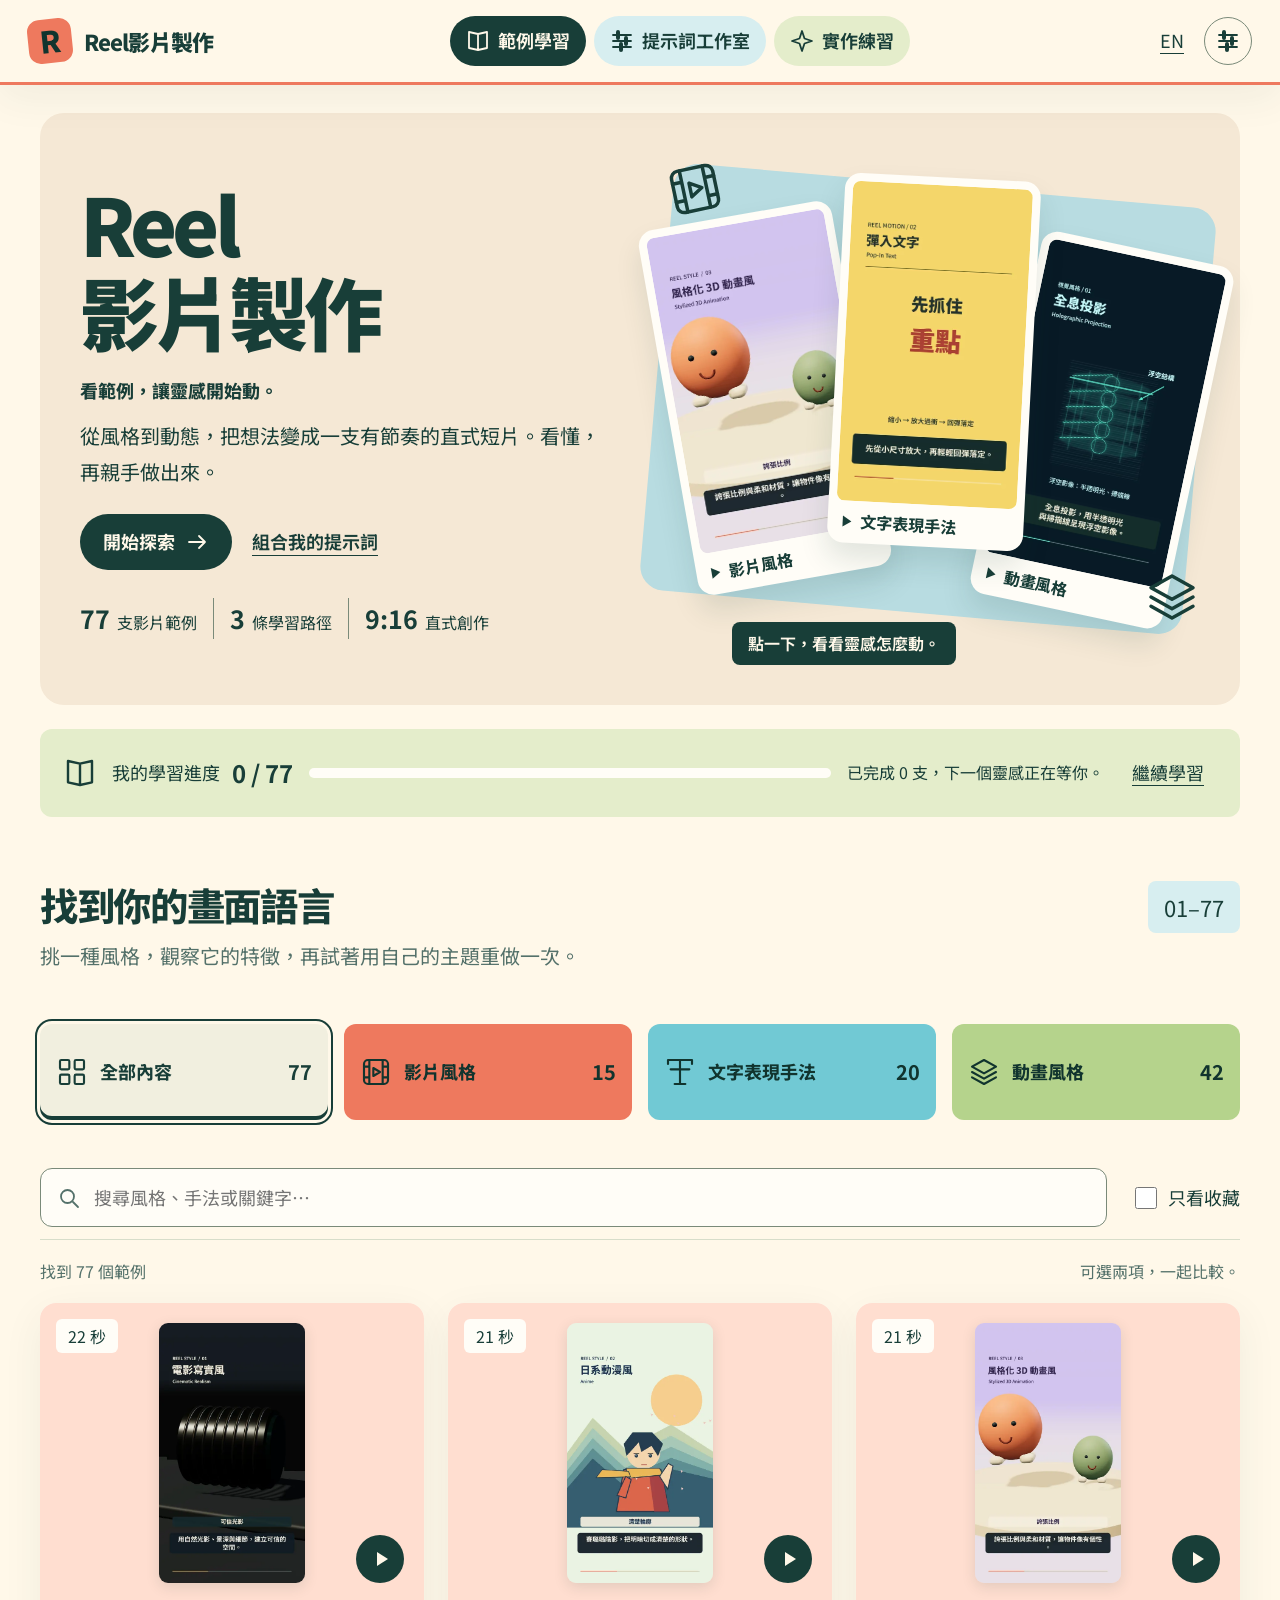
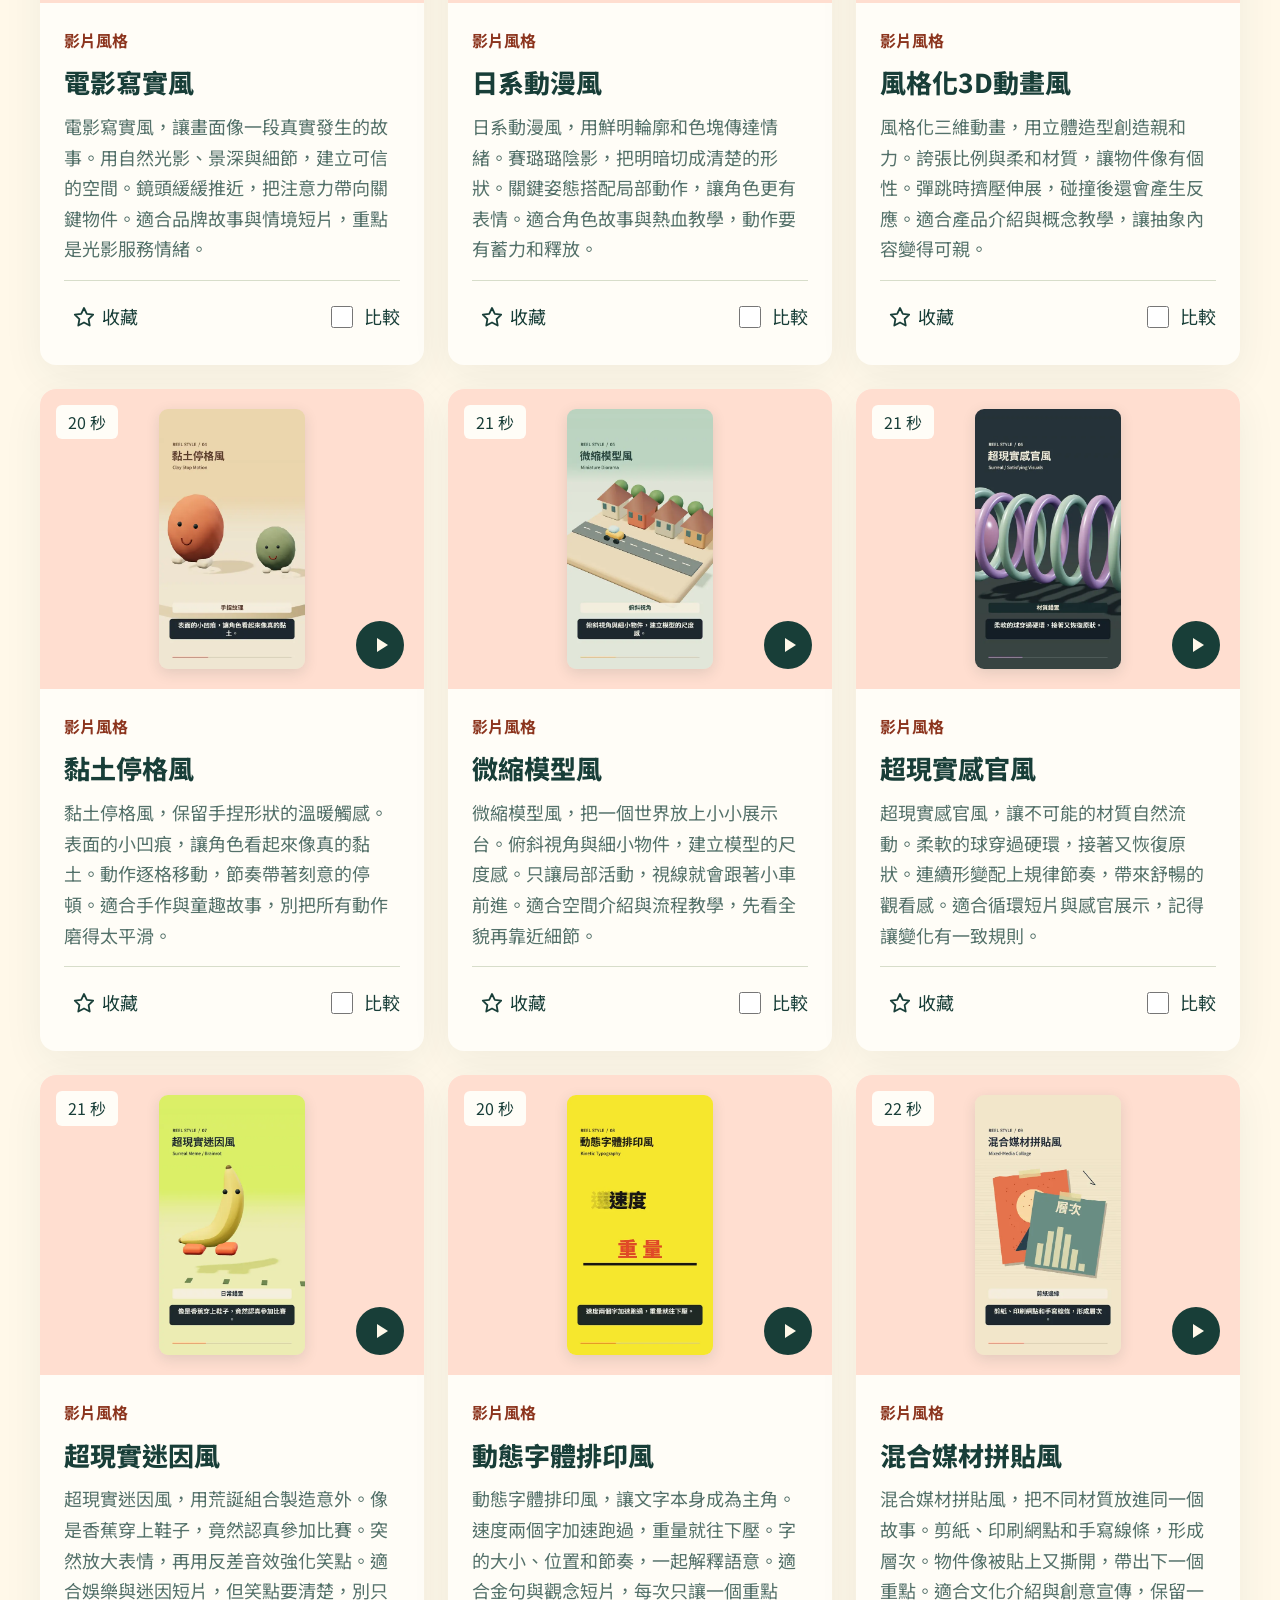
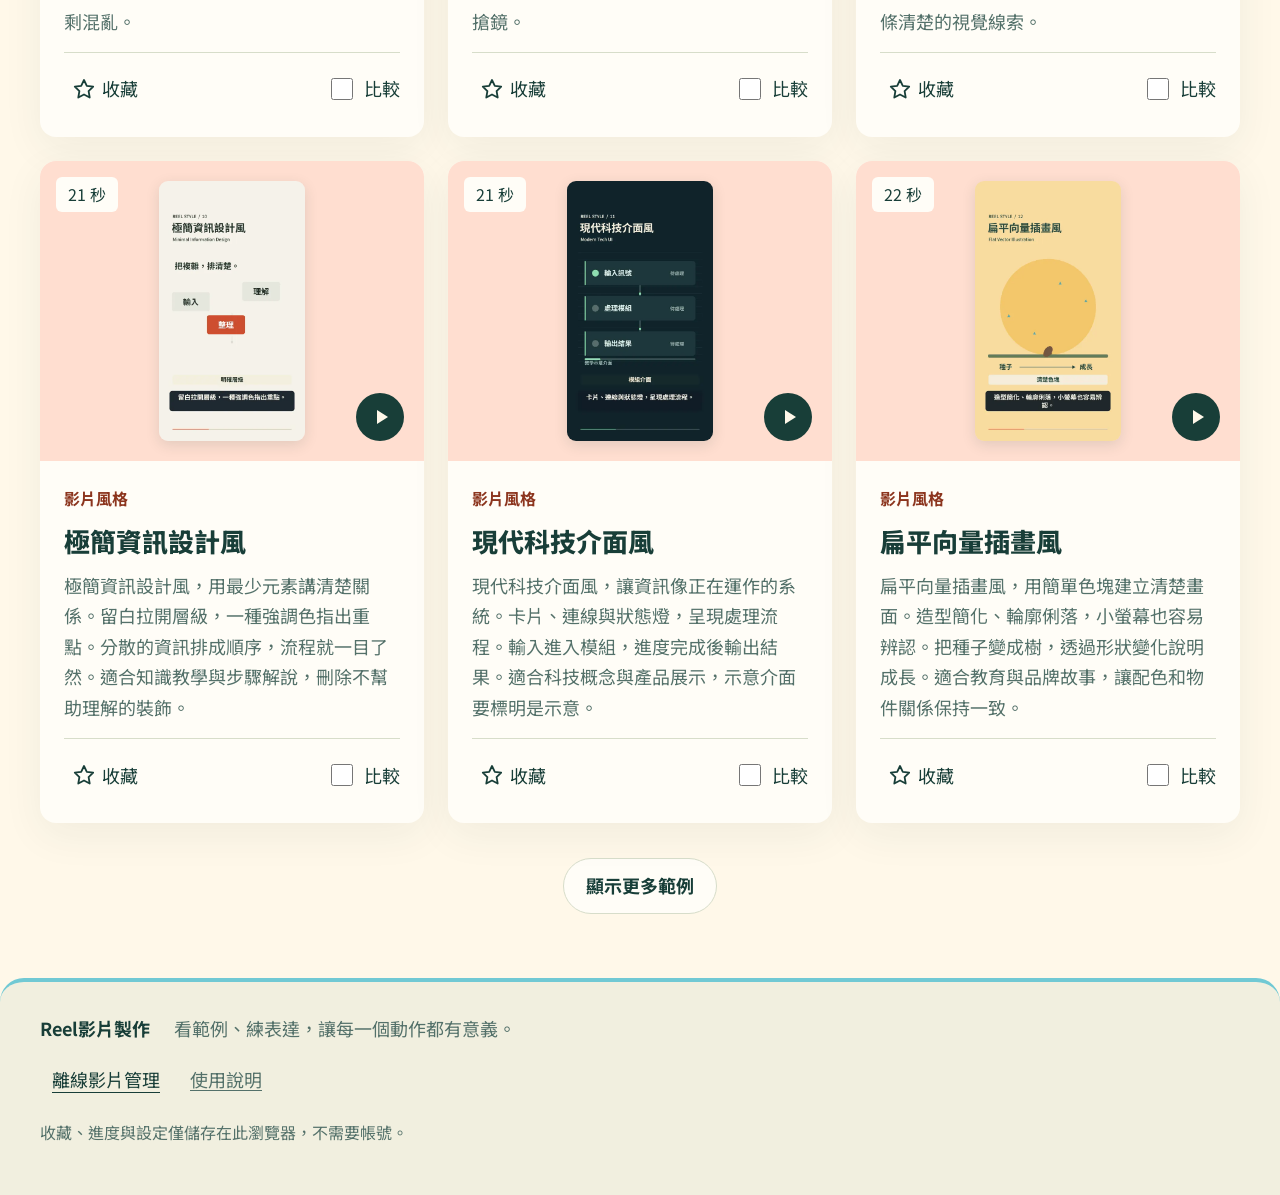
==== commit 36aa0c11: "第2版" ====
--- a/index.html
+++ b/index.html
@@ -4,7 +4,6 @@
   <meta charset="utf-8"><meta name="viewport" content="width=device-width,initial-scale=1,viewport-fit=cover">
   <title>Reel影片製作｜互動學習實驗室</title>
   <meta name="description" content="以77支影片學習Reel風格、文字手法與動畫，動手組合提示詞，建立自己的直式短片。">
-  <meta property="og:type" content="website"><meta property="og:title" content="Reel影片製作｜互動學習實驗室"><meta property="og:description" content="以77支影片學習Reel風格、文字手法與動畫，動手組合提示詞，建立自己的直式短片。"><meta property="og:image" content="assets/icons/social-card.jpg"><meta property="og:image:width" content="1200"><meta property="og:image:height" content="630"><meta name="twitter:card" content="summary_large_image">
   <meta name="theme-color" content="#fff8e9"><meta name="color-scheme" content="light dark">
   <link rel="manifest" href="./manifest.webmanifest"><link rel="icon" href="./assets/icons/icon.svg" type="image/svg+xml"><link rel="apple-touch-icon" href="./assets/icons/icon-192.png">
   <link rel="stylesheet" href="./styles.css">
@@ -26,49 +25,44 @@
 <symbol id="i-expand" viewBox="0 0 24 24"><path d="M8 3H3v5m13-5h5v5M3 16v5h5m13-5v5h-5"/></symbol>
 <symbol id="i-compare" viewBox="0 0 24 24"><path d="M12 3v18M3 6h5v12H3Zm13 0h5v12h-5Z"/></symbol>
 <symbol id="i-spark" viewBox="0 0 24 24"><path d="m12 2 2.5 7.5L22 12l-7.5 2.5L12 22l-2.5-7.5L2 12l7.5-2.5Z"/></symbol>
-<symbol id="i-film" viewBox="0 0 24 24"><rect x="3" y="4" width="18" height="16" rx="2"/><path d="M7 4v16M17 4v16M3 9h4M3 15h4M17 9h4M17 15h4"/></symbol>
-<symbol id="i-type" viewBox="0 0 24 24"><path d="M5 7V5h14v2M12 5v14M9 19h6"/></symbol>
-<symbol id="i-motion" viewBox="0 0 24 24"><circle cx="16" cy="12" r="5"/><path d="M2 8h6M2 12h4M2 16h6"/></symbol>
-<symbol id="i-phone" viewBox="0 0 24 24"><rect x="7" y="2.5" width="10" height="19" rx="2.5"/><path d="M11 18h2"/></symbol>
-<symbol id="i-route" viewBox="0 0 24 24"><circle cx="6" cy="18" r="2.5"/><circle cx="18" cy="6" r="2.5"/><path d="M8.5 18H14a3 3 0 0 0 0-6h-4a3 3 0 0 1 0-6h5.5"/></symbol>
-<symbol id="i-trophy" viewBox="0 0 24 24"><path d="M8 4h8v6a4 4 0 0 1-8 0ZM8 6H4.5a3.5 3.5 0 0 0 3.6 4M16 6h3.5a3.5 3.5 0 0 1-3.6 4M12 14v4M8 20h8"/></symbol>
-<symbol id="i-grid" viewBox="0 0 24 24"><rect x="3" y="3" width="7.5" height="7.5" rx="1.5"/><rect x="13.5" y="3" width="7.5" height="7.5" rx="1.5"/><rect x="3" y="13.5" width="7.5" height="7.5" rx="1.5"/><rect x="13.5" y="13.5" width="7.5" height="7.5" rx="1.5"/></symbol>
+<symbol id="i-film" viewBox="0 0 24 24"><rect x="3" y="3" width="18" height="18" rx="3"/><path d="M7 3v18M17 3v18M3 8h4m-4 8h4M17 8h4m-4 8h4"/><path d="m10 9 5 3-5 3Z"/></symbol>
+<symbol id="i-type" viewBox="0 0 24 24"><path d="M3 6V3h18v3M12 3v18m-4 0h8M5 10h14"/></symbol>
+<symbol id="i-motion" viewBox="0 0 24 24"><path d="m12 3 9 5-9 5-9-5Z"/><path d="m3 12 9 5 9-5M3 16l9 5 9-5"/></symbol>
+<symbol id="i-grid" viewBox="0 0 24 24"><rect x="3" y="3" width="7" height="7" rx="1"/><rect x="14" y="3" width="7" height="7" rx="1"/><rect x="3" y="14" width="7" height="7" rx="1"/><rect x="14" y="14" width="7" height="7" rx="1"/></symbol>
 </defs></svg>
 <header class="topbar">
  <a href="#library" class="brand" data-i18n-aria="brand" aria-label="Reel影片製作"><span class="brand-mark" aria-hidden="true">R<span></span></span><span data-i18n="brand">Reel影片製作</span></a>
  <nav class="main-nav" aria-label="主要導覽" data-i18n-aria="mainNav">
-  <a href="#library" data-view="library" class="active"><svg><use href="#i-book"/></svg><span data-i18n="navLibrary">範例學習</span></a>
-  <a href="#studio" data-view="studio"><svg><use href="#i-sliders"/></svg><span data-i18n="navStudio">提示詞工作室</span></a>
-  <a href="#practice" data-view="practice"><svg><use href="#i-spark"/></svg><span data-i18n="navPractice">實作練習</span></a>
+  <a href="#library" data-view="library" class="active"><svg aria-hidden="true"><use href="#i-book"/></svg><span data-i18n="navLibrary">範例學習</span></a>
+  <a href="#studio" data-view="studio"><svg aria-hidden="true"><use href="#i-sliders"/></svg><span data-i18n="navStudio">提示詞工作室</span></a>
+  <a href="#practice" data-view="practice"><svg aria-hidden="true"><use href="#i-spark"/></svg><span data-i18n="navPractice">實作練習</span></a>
  </nav>
- <div class="header-actions"><button id="quick-language" class="quiet" aria-label="切換語言">EN</button><button id="settings-open" class="icon-button" data-i18n-aria="settingsTitle" aria-label="顯示與操作設定"><svg><use href="#i-sliders"/></svg></button></div>
+ <div class="header-actions"><button id="quick-language" class="quiet" aria-label="切換語言">EN</button><button id="settings-open" class="icon-button" data-i18n-aria="settingsTitle" aria-label="顯示與操作設定"><svg aria-hidden="true"><use href="#i-sliders"/></svg></button></div>
 </header>
 <main id="main" tabindex="-1" class="site-shell">
  <section id="view-library" class="view">
   <div class="hero">
-   <div class="hero-copy"><p class="eyebrow" data-i18n="heroEyebrow">看範例，讓靈感開始動。</p><h1 data-i18n-html="heroTitle">Reel<span>影片製作</span></h1><p class="hero-description" data-i18n="heroDescription">從風格到動態，把想法變成一支有節奏的直式短片。看懂，再親手做出來。</p><div class="hero-actions"><button id="explore" class="button primary"><span data-i18n="startLearning">開始探索</span><svg><use href="#i-arrow"/></svg></button><a class="text-link" href="#studio" data-i18n="buildPrompt">組合我的提示詞</a></div><div class="hero-facts"><span><svg aria-hidden="true"><use href="#i-film"/></svg><b>77</b> <span data-i18n="videoExamples">支影片範例</span></span><span><svg aria-hidden="true"><use href="#i-route"/></svg><b>3</b> <span data-i18n="learningTracks">條學習路徑</span></span><span><svg aria-hidden="true"><use href="#i-phone"/></svg><b>9:16</b> <span data-i18n="verticalFormat">直式創作</span></span></div></div>
+   <div class="hero-copy"><h1 data-i18n-html="heroTitle">Reel<span>影片製作</span></h1><p class="hero-caption" data-i18n="heroEyebrow">看範例，讓靈感開始動。</p><p class="hero-description" data-i18n="heroDescription">從風格到動態，把想法變成一支有節奏的直式短片。看懂，再親手做出來。</p><div class="hero-actions"><button id="explore" class="button primary"><span data-i18n="startLearning">開始探索</span><svg aria-hidden="true"><use href="#i-arrow"/></svg></button><a class="text-link" href="#studio" data-i18n="buildPrompt">組合我的提示詞</a></div><div class="hero-facts"><span><b>77</b> <span data-i18n="videoExamples">支影片範例</span></span><span><b>3</b> <span data-i18n="learningTracks">條學習路徑</span></span><span><b>9:16</b> <span data-i18n="verticalFormat">直式創作</span></span></div></div>
    <div class="hero-art" aria-label="三類影片範例" data-i18n-aria="heroArt">
-    <div class="art-orbit" aria-hidden="true"></div><svg class="illus art-deco" viewBox="0 0 600 530" aria-hidden="true" focusable="false"><circle class="s-ink dash" cx="300" cy="270" r="238" fill="none"/><circle class="f-yellow" cx="528" cy="74" r="44"/><circle class="f-lilac" cx="58" cy="430" r="34"/><circle class="f-pink" cx="500" cy="452" r="22"/><path class="f-coral" d="M70 40Q70 70 100 70Q70 70 70 100Q70 70 40 70Q70 70 70 40Z"/><path class="f-ink" d="M548 300Q548 322 570 322Q548 322 548 344Q548 322 526 322Q548 322 548 300Z"/><path class="f-blue" d="M150 478Q150 494 166 494Q150 494 150 510Q150 494 134 494Q150 494 150 478Z"/><path class="s-ink" fill="none" d="M392 30q12-16 24 0t24 0 24 0"/><path class="s-ink" fill="none" d="M20 250q-12 14 0 28t0 28"/><g transform="rotate(-14 520 76)"><rect class="f-ink" x="498" y="60" width="44" height="32" rx="6"/><path class="f-yellow" d="M514 68l14 8-14 8Z"/></g></svg><button class="film film-one" data-lesson="style-03"><img src="assets/posters/style-03.webp" alt="風格化3D動畫範例" data-i18n-alt="heroAlt1"><span><svg><use href="#i-play"/></svg><span data-i18n="style">影片風格</span></span></button><button class="film film-two" data-lesson="text-02"><img src="assets/posters/text-02.webp" alt="彈入文字範例" data-i18n-alt="heroAlt2"><span><svg><use href="#i-play"/></svg><span data-i18n="text">文字表現手法</span></span></button><button class="film film-three" data-lesson="motion-01"><img src="assets/posters/motion-01.webp" alt="全息投影範例" data-i18n-alt="heroAlt3"><span><svg><use href="#i-play"/></svg><span data-i18n="motion">動畫風格</span></span></button><span class="art-note" data-i18n="artNote">點一下，看看靈感怎麼動。</span>
+    <div class="art-orbit" aria-hidden="true"></div><span class="creative-symbol symbol-film" aria-hidden="true"><svg aria-hidden="true"><use href="#i-film"/></svg></span><span class="creative-symbol symbol-motion" aria-hidden="true"><svg aria-hidden="true"><use href="#i-motion"/></svg></span><button class="film film-one" data-lesson="style-03"><img src="assets/posters/style-03.webp" alt="風格化3D動畫範例" data-i18n-alt="heroAlt1"><span><svg aria-hidden="true"><use href="#i-play"/></svg><span data-i18n="style">影片風格</span></span></button><button class="film film-two" data-lesson="text-02"><img src="assets/posters/text-02.webp" alt="彈入文字範例" data-i18n-alt="heroAlt2"><span><svg aria-hidden="true"><use href="#i-play"/></svg><span data-i18n="text">文字表現手法</span></span></button><button class="film film-three" data-lesson="motion-01"><img src="assets/posters/motion-01.webp" alt="全息投影範例" data-i18n-alt="heroAlt3"><span><svg aria-hidden="true"><use href="#i-play"/></svg><span data-i18n="motion">動畫風格</span></span></button><span class="art-note" data-i18n="artNote">點一下，看看靈感怎麼動。</span>
    </div>
   </div>
-  <section class="progress-strip" aria-label="學習進度" data-i18n-aria="progressTitle"><div><span class="strip-icon" aria-hidden="true"><svg><use href="#i-trophy"/></svg></span><span data-i18n="progressTitle">我的學習進度</span><strong id="progress-count">0 / 77</strong></div><div class="progress-track"><span id="progress-fill"></span></div><p id="progress-hint"></p><button class="quiet" id="resume-lesson" data-i18n="continueLearning">繼續學習</button><div id="group-progress" class="group-progress"></div></section>
-  <section id="recent-section" class="recent-section" hidden aria-labelledby="recent-title"><h2 id="recent-title" data-i18n="recentTitle">最近看過</h2><div id="recent-list" class="recent-list"></div></section>
-  <section class="paths-section" aria-labelledby="paths-title"><div class="section-heading"><div><h2 id="paths-title" data-i18n="pathsTitle">不知道從哪開始？選一條入門路線</h2><p data-i18n="pathsDescription">每條路線 5 支範例，照順序看完，就能掌握一種做法。</p></div></div><div id="path-grid" class="path-grid"></div></section>
+  <section class="progress-strip" aria-label="學習進度" data-i18n-aria="progressTitle"><svg class="progress-icon" aria-hidden="true"><use href="#i-book"/></svg><div><span data-i18n="progressTitle">我的學習進度</span><strong id="progress-count">0 / 77</strong></div><div class="progress-track"><span id="progress-fill"></span></div><p id="progress-hint"></p><button class="quiet" id="resume-lesson" data-i18n="continueLearning">繼續學習</button></section>
   <section id="library-content" class="library-section">
-   <div class="section-heading"><div><span class="heading-badge" aria-hidden="true"><svg><use href="#i-film"/></svg><svg><use href="#i-type"/></svg><svg><use href="#i-motion"/></svg></span><h2 data-i18n="libraryTitle">找到你的畫面語言</h2><p data-i18n="libraryDescription">挑一種風格，觀察它的特徵，再試著用自己的主題重做一次。</p></div><span class="section-number" aria-hidden="true">01—77</span></div>
-   <div class="track-tabs" id="track-tabs"><button class="track all active" data-group="all" aria-pressed="true"><svg class="track-icon" aria-hidden="true"><use href="#i-grid"/></svg><span data-i18n="allLessons">全部內容</span><b>77</b></button><button class="track style" data-group="style" aria-pressed="false"><svg class="track-icon" aria-hidden="true"><use href="#i-film"/></svg><i>01</i><span data-i18n="style">影片風格</span><b>15</b></button><button class="track text" data-group="text" aria-pressed="false"><svg class="track-icon" aria-hidden="true"><use href="#i-type"/></svg><i>02</i><span data-i18n="text">文字表現手法</span><b>20</b></button><button class="track motion" data-group="motion" aria-pressed="false"><svg class="track-icon" aria-hidden="true"><use href="#i-motion"/></svg><i>03</i><span data-i18n="motion">動畫風格</span><b>42</b></button></div>
-   <div class="filter-bar"><label class="search-field"><svg><use href="#i-search"/></svg><input id="search" type="search" autocomplete="off" placeholder="搜尋風格、手法或關鍵字…" data-i18n-placeholder="searchPlaceholder" aria-label="搜尋課程" data-i18n-aria="searchLessons"></label><label class="filter-check"><input type="checkbox" id="favorites-only"><span data-i18n="favoritesOnly">只看收藏</span></label><label class="sr-only" for="subcategory" data-i18n="subcategory">動畫子分類</label><select id="subcategory" hidden><option value="all" data-i18n="allMotion">全部動畫</option><option value="visual" data-i18n="visualTreatments">視覺風格 22</option><option value="scene" data-i18n="sceneTechniques">場景手法 20</option></select><button id="tag-filter" class="tag-filter" type="button" hidden></button></div>
-   <div class="results-line"><p id="result-count" aria-live="polite"></p><span data-i18n="compareHint">可選兩項，一起比較。</span></div><div id="lesson-grid" class="lesson-grid"></div><div id="empty-state" class="empty-state" hidden><svg><use href="#i-search"/></svg><h3 data-i18n="noResults">還沒找到符合的內容</h3><p data-i18n="trySearch">換個關鍵字，或清除分類與收藏篩選。</p><button id="clear-filters" class="button secondary" data-i18n="clearFilters">清除篩選</button></div><button id="load-more" class="button secondary load-more" data-i18n="loadMore">顯示更多範例</button>
+   <div class="section-heading"><div><h2 data-i18n="libraryTitle">找到你的畫面語言</h2><p data-i18n="libraryDescription">挑一種風格，觀察它的特徵，再試著用自己的主題重做一次。</p></div><span class="section-number" aria-hidden="true">01–77</span></div>
+   <div class="track-tabs" id="track-tabs"><button class="track all active" data-group="all" aria-pressed="true"><svg class="track-icon" aria-hidden="true"><use href="#i-grid"/></svg><span data-i18n="allLessons">全部內容</span><b>77</b></button><button class="track style" data-group="style" aria-pressed="false"><svg class="track-icon" aria-hidden="true"><use href="#i-film"/></svg><span data-i18n="style">影片風格</span><b>15</b></button><button class="track text" data-group="text" aria-pressed="false"><svg class="track-icon" aria-hidden="true"><use href="#i-type"/></svg><span data-i18n="text">文字表現手法</span><b>20</b></button><button class="track motion" data-group="motion" aria-pressed="false"><svg class="track-icon" aria-hidden="true"><use href="#i-motion"/></svg><span data-i18n="motion">動畫風格</span><b>42</b></button></div>
+   <div class="filter-bar"><label class="search-field"><svg aria-hidden="true"><use href="#i-search"/></svg><input id="search" type="search" autocomplete="off" placeholder="搜尋風格、手法或關鍵字…" data-i18n-placeholder="searchPlaceholder" aria-label="搜尋課程" data-i18n-aria="searchLessons"></label><label class="filter-check"><input type="checkbox" id="favorites-only"><span data-i18n="favoritesOnly">只看收藏</span></label><label class="sr-only" for="subcategory" data-i18n="subcategory">動畫子分類</label><select id="subcategory" hidden><option value="all" data-i18n="allMotion">全部動畫</option><option value="visual" data-i18n="visualTreatments">視覺風格 22</option><option value="scene" data-i18n="sceneTechniques">場景手法 20</option></select></div>
+   <div class="results-line"><p id="result-count" aria-live="polite"></p><span data-i18n="compareHint">可選兩項，一起比較。</span></div><div id="lesson-grid" class="lesson-grid"></div><div id="empty-state" class="empty-state" hidden><svg aria-hidden="true"><use href="#i-search"/></svg><h3 data-i18n="noResults">還沒找到符合的內容</h3><p data-i18n="trySearch">換個關鍵字，或清除分類與收藏篩選。</p><button id="clear-filters" class="button secondary" data-i18n="clearFilters">清除篩選</button></div><button id="load-more" class="button secondary load-more" data-i18n="loadMore">顯示更多範例</button>
   </section>
  </section>
- <section id="view-studio" class="view" hidden><div class="page-intro"><span class="pill" data-i18n="studioEyebrow">從靈感，到可直接使用的提示詞</span><h1 data-i18n="studioTitle">提示詞工作室</h1><p data-i18n="studioDescription">把主題、風格與動作組合起來。你決定故事，工具幫你把要求說清楚。</p><svg class="illus intro-art" viewBox="0 0 420 300" aria-hidden="true" focusable="false"><ellipse class="f-yellow" cx="212" cy="156" rx="196" ry="128" opacity=".45"/><path class="s-ink dash" fill="none" d="M150 70C205 70 200 150 256 150M150 150H256M150 232C205 232 200 150 256 150"/><g transform="rotate(-7 86 70)"><rect class="f-coral s-ink" x="28" y="38" width="118" height="64" rx="16"/><g class="s-ink" fill="none"><rect x="68" y="54" width="38" height="32" rx="4"/><path d="M77 54v32M97 54v32"/></g></g><g transform="rotate(5 86 150)"><rect class="f-blue s-ink" x="24" y="118" width="118" height="64" rx="16"/><path class="s-ink" fill="none" d="M68 142v-8h30v8M83 134v32M76 166h14"/></g><g transform="rotate(-4 88 232)"><rect class="f-green s-ink" x="30" y="200" width="118" height="64" rx="16"/><g class="s-ink" fill="none"><circle cx="100" cy="232" r="13"/><path d="M58 222h18M58 232h12M58 242h18"/></g></g><rect class="f-ink" x="262" y="36" width="130" height="230" rx="24"/><rect class="f-lilac" x="273" y="48" width="108" height="206" rx="15"/><circle class="f-paper" cx="327" cy="132" r="28"/><path class="f-coral" d="M319 118l23 14-23 14Z"/><rect class="f-paper" x="290" y="196" width="74" height="11" rx="5.5"/><rect class="f-paper" x="302" y="215" width="50" height="11" rx="5.5" opacity=".7"/><path class="f-coral" d="M226 30Q226 52 248 52Q226 52 226 74Q226 52 204 52Q226 52 226 30Z"/><path class="f-ink" d="M404 262Q404 276 418 276Q404 276 404 290Q404 276 390 276Q404 276 404 262Z"/><circle class="f-pink" cx="232" cy="262" r="12"/></svg></div><div class="studio-layout"><form id="prompt-form" class="panel prompt-form"><h2 data-i18n="projectBrief">你的創作設定</h2><label><span data-i18n="subject">影片主題</span><input id="prompt-subject" maxlength="180" value="用一杯咖啡解釋一天的能量" data-i18n-placeholder="subjectPlaceholder"></label><label><span data-i18n="audience">觀看對象</span><select id="prompt-audience"><option value="beginner" data-i18n="audienceBeginner">第一次接觸主題的人</option><option value="student" data-i18n="audienceStudent">高中學生</option><option value="social" data-i18n="audienceSocial">社群短片觀眾</option><option value="teacher" data-i18n="audienceTeacher">教學與研習參與者</option></select></label><div class="form-pair"><label><span data-i18n="duration">影片長度</span><select id="prompt-duration"><option value="15">15 <span>秒 / s</span></option><option value="20" selected>20 秒 / s</option><option value="30">30 秒 / s</option><option value="45">45 秒 / s</option><option value="60">60 秒 / s</option></select></label><label><span data-i18n="narration">旁白</span><select id="prompt-voice"><option value="yes" data-i18n="withNarration">有旁白與字幕</option><option value="no" data-i18n="withoutNarration">純音樂與畫面</option></select></label></div><label><span data-i18n="style">影片風格</span><select id="prompt-style"></select></label><label><span data-i18n="text">文字表現手法</span><select id="prompt-text"></select></label><label><span data-i18n="motion">動畫風格</span><select id="prompt-motion"></select></label><label><span data-i18n="keyMessage">希望觀眾記住的一句話</span><textarea id="prompt-message" rows="3" maxlength="240" data-i18n-placeholder="messagePlaceholder"></textarea></label><button class="button primary" type="submit"><svg><use href="#i-spark"/></svg><span data-i18n="generatePrompt">更新提示詞</span></button></form><div class="prompt-output panel"><div class="output-heading"><h2 data-i18n="readyPrompt">你的實作提示詞</h2><span class="pill">9:16</span></div><p class="muted" data-i18n="promptNote">可貼到你使用的 AI 工具，再依輸出結果調整。不同工具的功能與效果可能不同。</p><textarea id="prompt-output" aria-label="實作提示詞" data-i18n-aria="readyPrompt" spellcheck="false"></textarea><div class="button-row"><button id="copy-prompt" class="button primary"><svg><use href="#i-copy"/></svg><span data-i18n="copyPrompt">複製提示詞</span></button><button id="download-prompt" class="button secondary"><svg><use href="#i-download"/></svg><span data-i18n="downloadTxt">下載 TXT</span></button></div></div></div><section class="panel storyboard" aria-labelledby="board-title"><div class="output-heading"><h2 id="board-title" data-i18n="boardTitle">分鏡與旁白稿</h2><label class="board-rate"><span data-i18n="boardRate">旁白語速</span><select id="board-rate"><option value="slow" data-i18n="rateSlow">偏慢</option><option value="medium" data-i18n="rateMedium">中等</option><option value="fast" data-i18n="rateFast">偏快</option></select></label></div><p class="muted" data-i18n="boardIntro">先寫下每一幕要看到什麼、說什麼，再交給工具製作。秒數和旁白長度會即時檢查，估算值僅供參考。</p><div id="board-summary" class="board-summary" aria-live="polite"></div><div id="board-rows" class="board-rows"></div><div class="button-row"><button id="board-add" class="button secondary" type="button" data-i18n="boardAdd">新增一幕</button><button id="board-even" class="button secondary" type="button" data-i18n="boardEven">依片長重新分配秒數</button><button id="board-apply" class="button primary" type="button" data-i18n="boardApply">加入提示詞</button><button id="board-copy" class="button secondary" type="button" data-i18n="boardCopy">複製分鏡表</button><button id="board-download" class="button secondary" type="button" data-i18n="boardDownload">下載分鏡 TXT</button><button id="board-reset" class="text-link" type="button" data-i18n="boardReset">清空分鏡</button></div></section></section>
- <section id="view-practice" class="view" hidden><div class="page-intro"><span class="pill" data-i18n="practiceEyebrow">把看懂，變成做得到</span><h1 data-i18n="practiceTitle">選一個任務，開始練習</h1><p data-i18n="practiceDescription">每個任務都有明確產出、建議搭配與完成檢查。也可以把提示詞帶到工作室自由修改。</p><svg class="illus intro-art" viewBox="0 0 420 300" aria-hidden="true" focusable="false"><ellipse class="f-green" cx="208" cy="160" rx="196" ry="126" opacity=".5"/><g transform="rotate(7 318 140)"><rect class="f-surface s-ink" x="252" y="56" width="134" height="170" rx="16"/><circle class="f-coral" cx="280" cy="94" r="12"/><circle class="f-blue" cx="280" cy="140" r="12"/><circle class="f-yellow" cx="280" cy="186" r="12"/><path class="s-ink" fill="none" d="m274 94 4 4 8-8M274 140l4 4 8-8"/><rect class="f-ink" x="304" y="88" width="62" height="11" rx="5.5"/><rect class="f-ink" x="304" y="134" width="50" height="11" rx="5.5"/><rect class="f-ink" x="304" y="180" width="58" height="11" rx="5.5" opacity=".45"/></g><rect class="f-ink" x="40" y="132" width="206" height="128" rx="16"/><rect class="f-paper" x="60" y="156" width="108" height="11" rx="5.5"/><rect class="f-paper" x="60" y="180" width="76" height="11" rx="5.5" opacity=".7"/><circle class="f-lilac" cx="204" cy="218" r="24"/><path class="f-ink" d="M197 206l20 12-20 12Z"/><g transform="rotate(-9 40 128)"><rect class="f-coral s-ink" x="40" y="92" width="206" height="36" rx="8"/><path class="f-paper" d="M70 94h26l-16 32H54ZM122 94h26l-16 32h-26ZM174 94h26l-16 32h-26Z"/></g><path class="f-yellow s-ink" d="m300 22 7.5 15.500 17 2.500-12.300 12 2.900 17L300 61l-15.200 8 2.900-17-12.300-12 17-2.500Z"/><path class="f-coral" d="M26 52Q26 72 46 72Q26 72 26 92Q26 72 6 72Q26 72 26 52Z"/><circle class="f-pink" cx="398" cy="258" r="13"/><path class="f-ink" d="M222 28Q222 40 234 40Q222 40 222 52Q222 40 210 40Q222 40 222 28Z"/></svg></div><div id="challenge-grid" class="challenge-grid"></div><section class="panel review-quiz"><h2 data-i18n="reviewTitle">綜合測驗：看特徵，猜手法</h2><p data-i18n="reviewIntro">從 77 支範例隨機抽 5 題，每題給三個特徵，選出對應的手法。</p><div id="review-body"></div><button id="review-start" class="button primary" type="button" data-i18n="reviewStart">開始 5 題測驗</button></section><section class="panel practice-checklist"><h2 data-i18n="checklistTitle">交片前，做一次小檢查</h2><div id="delivery-checklist"></div><p data-i18n="checklistNote">這份檢查表會留在這台裝置，幫你建立自己的製作習慣。</p></section></section>
+ <section id="view-studio" class="view" hidden><div class="page-intro"><h1 data-i18n="studioTitle">提示詞工作室</h1><span class="pill" data-i18n="studioEyebrow">從靈感，到可直接使用的提示詞</span><p data-i18n="studioDescription">把主題、風格與動作組合起來。你決定故事，工具幫你把要求說清楚。</p></div><div class="studio-layout"><form id="prompt-form" class="panel prompt-form"><h2 data-i18n="projectBrief">你的創作設定</h2><label><span data-i18n="subject">影片主題</span><input id="prompt-subject" maxlength="180" value="用一杯咖啡解釋一天的能量" data-i18n-placeholder="subjectPlaceholder"></label><label><span data-i18n="audience">觀看對象</span><select id="prompt-audience"><option value="beginner" data-i18n="audienceBeginner">第一次接觸主題的人</option><option value="student" data-i18n="audienceStudent">高中學生</option><option value="social" data-i18n="audienceSocial">社群短片觀眾</option><option value="teacher" data-i18n="audienceTeacher">教學與研習參與者</option></select></label><div class="form-pair"><label><span data-i18n="duration">影片長度</span><select id="prompt-duration"><option value="15">15 <span>秒 / s</span></option><option value="20" selected>20 秒 / s</option><option value="30">30 秒 / s</option><option value="45">45 秒 / s</option><option value="60">60 秒 / s</option></select></label><label><span data-i18n="narration">旁白</span><select id="prompt-voice"><option value="yes" data-i18n="withNarration">有旁白與字幕</option><option value="no" data-i18n="withoutNarration">純音樂與畫面</option></select></label></div><label><span data-i18n="style">影片風格</span><select id="prompt-style"></select></label><label><span data-i18n="text">文字表現手法</span><select id="prompt-text"></select></label><label><span data-i18n="motion">動畫風格</span><select id="prompt-motion"></select></label><label><span data-i18n="keyMessage">希望觀眾記住的一句話</span><textarea id="prompt-message" rows="3" maxlength="240" data-i18n-placeholder="messagePlaceholder"></textarea></label><button class="button primary" type="submit"><svg aria-hidden="true"><use href="#i-spark"/></svg><span data-i18n="generatePrompt">更新提示詞</span></button></form><div class="prompt-output panel"><div class="output-heading"><h2 data-i18n="readyPrompt">你的實作提示詞</h2><span class="pill">9:16</span></div><p class="muted" data-i18n="promptNote">可貼到你使用的 AI 工具，再依輸出結果調整。不同工具的功能與效果可能不同。</p><textarea id="prompt-output" aria-label="實作提示詞" data-i18n-aria="readyPrompt" spellcheck="false"></textarea><div class="button-row"><button id="copy-prompt" class="button primary"><svg aria-hidden="true"><use href="#i-copy"/></svg><span data-i18n="copyPrompt">複製提示詞</span></button><button id="download-prompt" class="button secondary"><svg aria-hidden="true"><use href="#i-download"/></svg><span data-i18n="downloadTxt">下載 TXT</span></button></div></div></div></section>
+ <section id="view-practice" class="view" hidden><div class="page-intro"><h1 data-i18n="practiceTitle">選一個任務，開始練習</h1><span class="pill" data-i18n="practiceEyebrow">把看懂，變成做得到</span><p data-i18n="practiceDescription">每個任務都有明確產出、建議搭配與完成檢查。也可以把提示詞帶到工作室自由修改。</p></div><div id="challenge-grid" class="challenge-grid"></div><section class="panel practice-checklist"><h2 data-i18n="checklistTitle">交片前，做一次小檢查</h2><div id="delivery-checklist"></div><p data-i18n="checklistNote">這份檢查表會留在這台裝置，幫你建立自己的製作習慣。</p></section></section>
 </main>
-<footer><p><strong data-i18n="brand">Reel影片製作</strong><span data-i18n="footer">看範例、練表達，讓每一個動作都有意義。</span></p><div><button id="offline-open" class="quiet" data-i18n="offlineLibrary">離線影片管理</button><button id="install-app" class="quiet" hidden data-i18n="installApp">安裝學習網</button><button id="export-data" class="quiet" type="button" data-i18n="exportData">匯出學習紀錄</button><button id="import-data" class="quiet" type="button" data-i18n="importData">匯入學習紀錄</button><input id="import-file" type="file" accept="application/json,.json" hidden><a href="help.html" data-i18n="readme">使用說明</a></div><small data-i18n="localNotice">收藏、進度與設定僅儲存在此瀏覽器，不需要帳號。</small></footer>
+<footer><p><strong data-i18n="brand">Reel影片製作</strong><span data-i18n="footer">看範例、練表達，讓每一個動作都有意義。</span></p><div><button id="offline-open" class="quiet" data-i18n="offlineLibrary">離線影片管理</button><button id="install-app" class="quiet" hidden data-i18n="installApp">安裝學習網</button><a href="README.md" data-i18n="readme">使用說明</a></div><small data-i18n="localNotice">收藏、進度與設定僅儲存在此瀏覽器，不需要帳號。</small></footer>
 <div id="compare-tray" class="compare-tray" hidden><span id="compare-count"></span><button id="compare-open" class="button primary" disabled data-i18n="compareNow">開始比較</button><button id="compare-clear" class="quiet" data-i18n="clear">清除</button></div>
-<dialog id="lesson-dialog" class="lesson-dialog"><div class="dialog-top"><span id="lesson-category" class="pill"></span><div class="lesson-nav"><button id="lesson-prev" class="icon-button" type="button" data-i18n-aria="prevLesson" aria-label="上一支"><svg class="flip"><use href="#i-arrow"/></svg></button><span id="lesson-position"></span><button id="lesson-next" class="icon-button" type="button" data-i18n-aria="nextLesson" aria-label="下一支"><svg><use href="#i-arrow"/></svg></button></div><button class="icon-button close-dialog" data-i18n-aria="close" aria-label="關閉"><svg><use href="#i-close"/></svg></button></div><div class="lesson-detail"><div class="video-column"><video id="lesson-video" controls playsinline preload="metadata"></video><p class="media-note" data-i18n="videoLanguage">範例影片使用中文旁白與燒錄字幕。</p><a id="video-download" download class="text-link"><svg><use href="#i-download"/></svg><span data-i18n="downloadVideo">下載 MP4</span></a><button id="lesson-share" class="text-link" type="button"><svg><use href="#i-copy"/></svg><span data-i18n="copyLink">複製課程連結</span></button><div id="viewing-guide" class="viewing-guide" hidden><h3 data-i18n="guideTitle">英文觀看指引</h3><p id="guide-summary"></p><p data-i18n="guideWatch">觀看時請留意：</p><ul id="guide-list"></ul></div></div><div class="lesson-copy"><h2 id="lesson-title"></h2><div id="lesson-signals" class="signal-list"></div><p id="lesson-description"></p><div class="button-row"><button id="lesson-favorite" class="button secondary"></button><button id="lesson-complete" class="button primary"></button></div><button id="lesson-offline" class="text-link"></button><details open><summary data-i18n="lessonPractice">動手練習提示詞</summary><p class="muted" data-i18n="lessonPromptHint">把「我的主題」換成你的內容，就能開始練習。</p><textarea id="lesson-prompt" rows="9" aria-label="動手練習提示詞" data-i18n-aria="lessonPractice" readonly></textarea><div class="button-row"><button id="copy-lesson-prompt" class="button secondary"><svg><use href="#i-copy"/></svg><span data-i18n="copyPrompt">複製提示詞</span></button><button id="lesson-to-studio" class="text-link" data-i18n="editInStudio">帶到工作室</button></div></details><section class="knowledge-card"><h3 data-i18n="quickCheck">三題小挑戰</h3><p id="quiz-question"></p><div id="quiz-options"></div><p id="quiz-feedback" aria-live="polite"></p></section></div></div></dialog>
-<dialog id="compare-dialog" class="compare-dialog"><div class="dialog-top"><h2 data-i18n="comparisonTitle">並排看，差異更清楚</h2><button class="icon-button close-dialog" data-i18n-aria="close" aria-label="關閉"><svg><use href="#i-close"/></svg></button></div><div id="compare-content" class="compare-content"></div><p class="media-note" data-i18n="compareAudioNote">建議一次播放一支，避免旁白互相干擾。</p></dialog>
-<dialog id="settings-dialog" class="settings-dialog"><div class="dialog-top"><h2 data-i18n="settingsTitle">⚙️ 顯示與操作設定</h2><button class="icon-button close-dialog" data-i18n-aria="close" aria-label="關閉"><svg><use href="#i-close"/></svg></button></div><p class="muted" data-i18n="settingsIntro">調成你舒服的閱讀方式，設定會自動保留。</p><div class="settings-fields">
+<dialog id="lesson-dialog" class="lesson-dialog"><div class="dialog-top"><span id="lesson-category" class="pill"></span><button class="icon-button close-dialog" data-i18n-aria="close" aria-label="關閉"><svg aria-hidden="true"><use href="#i-close"/></svg></button></div><div class="lesson-detail"><div class="video-column"><video id="lesson-video" poster="assets/posters/style-03.webp" controls playsinline preload="metadata"></video><p class="media-note" data-i18n="videoLanguage">範例影片使用中文旁白與燒錄字幕。</p><a id="video-download" download class="text-link"><svg aria-hidden="true"><use href="#i-download"/></svg><span data-i18n="downloadVideo">下載 MP4</span></a></div><div class="lesson-copy"><h2 id="lesson-title"></h2><div id="lesson-signals" class="signal-list"></div><p id="lesson-description"></p><div class="button-row"><button id="lesson-favorite" class="button secondary"></button><button id="lesson-complete" class="button primary"></button></div><button id="lesson-offline" class="text-link"></button><details open><summary data-i18n="lessonPractice">動手練習提示詞</summary><p class="muted" data-i18n="lessonPromptHint">把「我的主題」換成你的內容，就能開始練習。</p><textarea id="lesson-prompt" rows="9" aria-label="動手練習提示詞" data-i18n-aria="lessonPractice" readonly></textarea><div class="button-row"><button id="copy-lesson-prompt" class="button secondary"><svg aria-hidden="true"><use href="#i-copy"/></svg><span data-i18n="copyPrompt">複製提示詞</span></button><button id="lesson-to-studio" class="text-link" data-i18n="editInStudio">帶到工作室</button></div></details><section class="knowledge-card"><h3 data-i18n="quickCheck">一題小挑戰</h3><p id="quiz-question"></p><div id="quiz-options"></div><p id="quiz-feedback" aria-live="polite"></p></section></div></div></dialog>
+<dialog id="compare-dialog" class="compare-dialog"><div class="dialog-top"><h2 data-i18n="comparisonTitle">並排看，差異更清楚</h2><button class="icon-button close-dialog" data-i18n-aria="close" aria-label="關閉"><svg aria-hidden="true"><use href="#i-close"/></svg></button></div><div id="compare-content" class="compare-content"></div><p class="media-note" data-i18n="compareAudioNote">建議一次播放一支，避免旁白互相干擾。</p></dialog>
+<dialog id="settings-dialog" class="settings-dialog"><div class="dialog-top"><h2 data-i18n="settingsTitle">顯示與操作設定</h2><button class="icon-button close-dialog" data-i18n-aria="close" aria-label="關閉"><svg aria-hidden="true"><use href="#i-close"/></svg></button></div><p class="muted" data-i18n="settingsIntro">調成你舒服的閱讀方式，設定會自動保留。</p><div class="settings-fields">
 <fieldset><legend data-i18n="fullscreen">全螢幕</legend><div class="segmented"><button id="fullscreen-on" type="button" data-i18n="on">開啟</button><button id="fullscreen-off" type="button" data-i18n="off">關閉</button></div><small id="fullscreen-status"></small></fieldset>
 <label><span data-i18n="sound">操作音效</span><select id="setting-sound"><option value="on" data-i18n="on">開啟</option><option value="off" data-i18n="off">關閉</option></select></label>
 <label><span data-i18n="device">裝置呈現</span><select id="setting-device"><option value="auto" data-i18n="auto">自動</option><option value="phone" data-i18n="phone">手機</option><option value="tablet" data-i18n="tablet">平板</option><option value="desktop" data-i18n="desktop">電腦</option></select><small data-i18n="deviceNote">調整內容寬度；實際螢幕仍會保持不溢出。</small></label>
@@ -76,7 +70,7 @@
 <label><span data-i18n="language">語言</span><select id="setting-language"><option value="zh">繁體中文</option><option value="en">English</option></select></label>
 <label><span data-i18n="fontSize">字體</span><select id="setting-font"><option value="small" data-i18n="fontSmall">縮小（仍保持易讀）</option><option value="normal" data-i18n="fontNormal">標準</option><option value="large" data-i18n="fontLarge">放大</option></select></label>
 <label><span data-i18n="theme">色系</span><select id="setting-theme"><option value="system" data-i18n="system">跟隨系統</option><option value="light" data-i18n="light">亮色</option><option value="dark" data-i18n="dark">暗色</option></select></label></div><button id="reset-settings" class="button secondary" data-i18n="resetSettings">恢復預設顯示</button></dialog>
-<dialog id="offline-dialog" class="offline-dialog"><div class="dialog-top"><h2 data-i18n="offlineLibrary">離線影片管理</h2><button class="icon-button close-dialog" data-i18n-aria="close" aria-label="關閉"><svg><use href="#i-close"/></svg></button></div><p data-i18n="offlineIntro">網站介面與提示詞會自動準備離線使用。影片可逐支儲存，或一次儲存全部，約需 103 MB。</p><p id="offline-status" aria-live="polite"></p><progress id="offline-progress" value="0" max="77" hidden></progress><div class="button-row"><button id="cache-all" class="button primary" data-i18n="cacheAll">儲存全部 77 支</button><button id="cancel-cache" class="button secondary" hidden data-i18n="cancel">取消</button><button id="clear-offline" class="button secondary" data-i18n="clearOffline">清除離線影片</button></div><p class="muted" data-i18n="offlineNote">離線功能需以 HTTPS 或 localhost 開啟。瀏覽器可能依空間清理快取，請保留原始影片。</p></dialog>
+<dialog id="offline-dialog" class="offline-dialog"><div class="dialog-top"><h2 data-i18n="offlineLibrary">離線影片管理</h2><button class="icon-button close-dialog" data-i18n-aria="close" aria-label="關閉"><svg aria-hidden="true"><use href="#i-close"/></svg></button></div><p data-i18n="offlineIntro">網站介面與提示詞會自動準備離線使用。影片可逐支儲存，或一次儲存全部，約需 103 MB。</p><p id="offline-status" aria-live="polite"></p><progress id="offline-progress" value="0" max="77" hidden></progress><div class="button-row"><button id="cache-all" class="button primary" data-i18n="cacheAll">儲存全部 77 支</button><button id="cancel-cache" class="button secondary" hidden data-i18n="cancel">取消</button><button id="clear-offline" class="button secondary" data-i18n="clearOffline">清除離線影片</button></div><p class="muted" data-i18n="offlineNote">離線功能需以 HTTPS 或 localhost 開啟。瀏覽器可能依空間清理快取，請保留原始影片。</p></dialog>
 <div id="toast" class="toast" role="status" aria-live="polite"></div>
 <noscript><p>請啟用 JavaScript 以使用互動課程與提示詞工具。Enable JavaScript to use the interactive lessons and prompt tools.</p></noscript>
 </body></html>
--- a/styles.css
+++ b/styles.css
@@ -1,139 +1,132 @@
+/* Hallmark · shape: app screen · genre: playful · theme: brand · redesign: restyle · copy: verbatim
+ * nav: kept · signature: 77 real lesson posters · posture: Full palette, coral style / aqua text / sage motion
+ * finish-review: subagent, 1 finding resolved, poster playback labels unobstructed
+ * states: existing application states preserved · display: Noto Sans TC · body: Noto Sans TC · v2.0.0 */
+/* Hallmark · pre-emit critique: P4 H4 E4 S5 R4 V3 · weakest: V, preserved the learning shell and strengthened category identity */
+/* Hallmark · dismissed 40 · card-visual preview text is in duration and play overlays, each with its own contrasting background; category backdrops carry images only */
+/* Hallmark · answered F4 · Reel hero posters are lesson playback controls; the only primary action remains Start exploring */
+/* Hallmark · answered F5 · circular settings and close buttons are existing familiar application controls, with transparent backgrounds */
+/* Hallmark · answered F24 · final film rule removes the old border and retains only the poster elevation shadow */
+/* Hallmark · waive 24b · existing Reel app layout and control dimensions are retained · Resizing every legacy control would exceed this visual restyle of the learning interface */
+@import url('./tokens.css');
+@import url('./base.css');
 @font-face{font-family:ReelSans;src:url('./assets/fonts/NotoSansTC.ttf') format('truetype');font-weight:100 900;font-display:swap}
 :root{--paper:#fff8e9;--surface:#fffdf7;--ink:#183e38;--muted:#54716a;--line:#d7ddca;--coral:#ee795e;--blue:#71c9d4;--green:#b5d38c;--soft:#f1efdf;--shadow:0 12px 40px #183e3810;--radius:24px;--body:20px;--max:1440px;color-scheme:light}
-html[data-theme=dark]{--paper:#142b29;--surface:#1d3935;--ink:#f4f0df;--muted:#b3c8bd;--line:#44635a;--soft:#29483f;--shadow:0 12px 40px #0003;color-scheme:dark}html[data-font=small]{--body:18px}html[data-font=large]{--body:23px}*{box-sizing:border-box}html{scroll-behavior:smooth;scroll-padding-top:110px}body{margin:0;background:var(--paper);color:var(--ink);font:var(--body)/1.65 ReelSans,sans-serif}button,input,select,textarea{font:inherit;color:inherit}button,a,input,select,textarea,summary{-webkit-tap-highlight-color:transparent}button,a{touch-action:manipulation}button{cursor:pointer}button:disabled{opacity:.5;cursor:not-allowed}button:focus-visible,a:focus-visible,input:focus-visible,textarea:focus-visible,select:focus-visible,summary:focus-visible{outline:3px solid var(--ink);outline-offset:4px}button,a,input,select,textarea{transition:background .18s,color .18s,transform .18s,box-shadow .18s}a{color:inherit}button{border:0}img,video{max-width:100%}svg{width:24px;height:24px;flex-shrink:0;fill:none;stroke:currentColor;stroke-width:1.8;stroke-linecap:round;stroke-linejoin:round}.icon-sprite{position:absolute;width:0;height:0;overflow:hidden}.sr-only{position:absolute;width:1px;height:1px;padding:0;margin:-1px;overflow:hidden;clip:rect(0,0,0,0);white-space:nowrap;border:0}[hidden]{display:none!important}h1,h2,h3,p{margin-top:0;text-wrap:pretty}h1,h2,h3{line-height:1.2;letter-spacing:-.04em}h2{font-size:clamp(30px,3vw,44px);font-weight:800}h3{font-size:max(16px,calc(26px * var(--text-scale,1)))}p{margin-bottom:1em}.muted,.media-note{color:var(--muted)}small,.media-note{font-size:max(16px,calc(16px * var(--text-scale,1)))}button,input,select{min-height:48px}button:hover:not(:disabled){transform:translateY(-2px)}button:active:not(:disabled){transform:translateY(1px)}.skip{position:fixed;left:20px;top:-100px;z-index:1000;padding:12px;background:var(--ink);color:var(--paper)}.skip:focus{top:12px}.topbar{position:sticky;top:0;z-index:40;display:flex;align-items:center;gap:28px;justify-content:space-between;background:var(--paper);border-bottom:1px solid var(--line);padding:18px max(28px,calc((100vw - 1440px)/2));}.brand{display:flex;align-items:center;gap:12px;font-size:max(16px,calc(22px * var(--text-scale,1)));font-weight:850;letter-spacing:-.04em;text-decoration:none;white-space:nowrap}.brand-mark{display:flex;position:relative;width:44px;height:44px;align-items:center;justify-content:center;background:var(--ink);color:var(--paper);font-size:max(16px,calc(30px * var(--text-scale,1)));border-radius:12px;transform:rotate(-6deg)}.brand-mark span{position:absolute;width:14px;height:14px;background:var(--coral);border:3px solid var(--paper);border-radius:50%;right:-5px;bottom:-3px}.main-nav{display:flex;gap:8px}.main-nav a{display:flex;align-items:center;gap:8px;padding:10px 16px;font-size:max(16px,calc(18px * var(--text-scale,1)));font-weight:650;text-decoration:none;border-radius:999px;white-space:nowrap}.main-nav a.active{background:var(--ink);color:var(--paper)}.main-nav a:not(.active):hover{background:var(--soft)}.header-actions{display:flex;gap:8px;align-items:center}.quiet{background:transparent;color:var(--ink);padding:8px 12px;text-decoration:underline;text-underline-offset:5px;font-size:max(16px,calc(18px * var(--text-scale,1)))}.icon-button{width:48px;height:48px;display:inline-flex;align-items:center;justify-content:center;background:var(--surface);border:1px solid var(--line);border-radius:50%;flex-shrink:0}.site-shell{max-width:var(--max);margin:auto;padding:0 40px}.hero{display:grid;grid-template-columns:1fr 1fr;gap:40px;align-items:center;min-height:650px;padding:72px 0 60px}.eyebrow{font-size:max(16px,calc(18px * var(--text-scale,1)));font-weight:650;margin-bottom:20px}.hero h1{font-size:clamp(58px,6.4vw,96px);font-weight:900;letter-spacing:-.07em;margin-bottom:24px}.hero h1 span{display:block}.hero-description{max-width:560px;font-size:max(16px,calc(22px * var(--text-scale,1)));line-height:1.8}.hero-actions{display:flex;align-items:center;gap:25px;flex-wrap:wrap;margin:30px 0}.button{display:inline-flex;align-items:center;justify-content:center;gap:10px;padding:12px 22px;min-height:52px;border-radius:999px;font-size:max(16px,calc(18px * var(--text-scale,1)));font-weight:700;text-decoration:none;border:1.5px solid transparent}.primary{background:var(--ink);color:var(--paper)}.primary:hover{box-shadow:0 8px 24px #183e3820}.secondary{background:var(--surface);border-color:var(--line)}.secondary:hover{background:var(--soft)}.text-link{display:inline-flex;align-items:center;gap:8px;border:0;background:none;padding:10px 0;font-size:max(16px,calc(18px * var(--text-scale,1)));font-weight:650;text-decoration:underline;text-underline-offset:6px}.hero-facts{display:flex;flex-wrap:wrap;gap:22px;margin-top:35px;font-size:max(16px,calc(16px * var(--text-scale,1)));color:var(--muted)}.hero-facts b{font-size:max(16px,calc(25px * var(--text-scale,1)));color:var(--ink);margin-right:3px}.hero-art{position:relative;height:530px;isolation:isolate}.art-orbit{position:absolute;inset:55px 0 50px;background:var(--green);border-radius:48% 52% 42% 58%/55% 42% 58% 45%;transform:rotate(-10deg);opacity:.65}.film{position:absolute;width:39%;padding:9px;background:var(--surface);border:1px solid var(--line);border-radius:22px;box-shadow:0 14px 30px #183e3820;overflow:hidden}.film img{display:block;width:100%;aspect-ratio:9/16;object-fit:cover;border-radius:14px}.film>span{display:flex;align-items:center;gap:6px;font-size:max(16px,calc(16px * var(--text-scale,1)));font-weight:750;padding:9px 2px 2px;white-space:nowrap}.film svg{width:19px;height:19px}.film-one{left:0;top:42px;transform:rotate(-12deg);z-index:1}.film-two{left:31%;top:0;transform:rotate(6deg);z-index:3}.film-three{right:-1%;top:89px;transform:rotate(16deg);z-index:2}.film-one:hover{transform:rotate(-7deg) translateY(-7px)!important}.film-two:hover{transform:rotate(1deg) translateY(-7px)!important}.film-three:hover{transform:rotate(10deg) translateY(-7px)!important}.art-note{position:absolute;bottom:0;left:20%;font-size:max(16px,calc(18px * var(--text-scale,1)));font-weight:650;transform:rotate(-4deg);padding:9px 18px;background:var(--coral);color:#193a32;border-radius:10px;z-index:4}.progress-strip{display:flex;align-items:center;gap:24px;padding:20px 26px;border:1px solid var(--line);border-radius:18px;background:var(--surface)}.progress-strip>div:first-child{display:flex;gap:14px;align-items:center;font-size:max(16px,calc(18px * var(--text-scale,1)));white-space:nowrap}.progress-strip strong{font-size:max(16px,calc(24px * var(--text-scale,1)))}.progress-track{height:10px;border-radius:8px;flex:1;min-width:70px;background:var(--soft);overflow:hidden}.progress-track span{display:block;height:100%;width:0;background:var(--coral);border-radius:8px;transition:width .4s}.progress-strip p{margin:0;color:var(--muted);font-size:max(16px,calc(16px * var(--text-scale,1)))}.library-section{padding:80px 0}.section-heading{display:flex;align-items:flex-start;justify-content:space-between;gap:24px}.section-heading h2{margin-bottom:18px}.section-heading p{color:var(--muted);max-width:760px}.section-number{font-size:max(16px,calc(22px * var(--text-scale,1)));border:1px solid var(--ink);border-radius:50%;padding:25px 14px;transform:rotate(10deg);white-space:nowrap}.track-tabs{display:grid;grid-template-columns:.8fr 1fr 1fr 1fr;gap:13px;margin:28px 0}.track{display:flex;gap:12px;align-items:center;justify-content:space-between;min-height:84px;border:1.5px solid var(--line);border-radius:16px;padding:17px;font-size:max(16px,calc(19px * var(--text-scale,1)));font-weight:750;background:var(--surface);color:var(--ink)}.track i{font-style:normal;font-size:max(16px,calc(16px * var(--text-scale,1)));opacity:.7}.track b{font-size:max(16px,calc(22px * var(--text-scale,1)))}.track.active{box-shadow:0 0 0 2px var(--ink);border-color:var(--ink)}.track.style{background:var(--coral);color:#183e38}.track.text{background:var(--blue);color:#183e38}.track.motion{background:var(--green);color:#183e38}.filter-bar{display:flex;align-items:center;gap:24px;margin:26px 0 12px;flex-wrap:wrap}.search-field{position:relative;flex:1;min-width:260px}.search-field svg{position:absolute;left:17px;top:18px;color:var(--muted)}.search-field input{width:100%;padding:14px 18px 14px 53px;border:1px solid var(--line);border-radius:12px;background:var(--surface);font-size:max(16px,calc(18px * var(--text-scale,1)))}.filter-check{display:flex;gap:8px;align-items:center;font-size:max(16px,calc(18px * var(--text-scale,1)));white-space:nowrap}.filter-check input{width:22px;height:22px;min-height:22px;accent-color:var(--ink)}select{border:1px solid var(--line);border-radius:12px;background:var(--surface);padding:10px 34px 10px 14px;font-size:max(16px,calc(18px * var(--text-scale,1)));max-width:100%}.results-line{display:flex;gap:15px;justify-content:space-between;color:var(--muted);font-size:max(16px,calc(16px * var(--text-scale,1)));margin:18px 0}.results-line p{margin:0}.lesson-grid{display:grid;grid-template-columns:repeat(3,minmax(0,1fr));gap:25px}.lesson-card{border:1px solid var(--line);background:var(--surface);border-radius:20px;overflow:hidden;box-shadow:var(--shadow)}.card-visual{position:relative;display:block;width:100%;height:280px;overflow:hidden;background:var(--soft);padding:16px;text-align:center}.lesson-card[data-group=style] .card-visual{background:#f0bc9c}.lesson-card[data-group=text] .card-visual{background:#b9dce0}.lesson-card[data-group=motion] .card-visual{background:#d3e0b0}.card-visual img{height:100%;width:auto;max-width:90%;border-radius:9px;box-shadow:0 4px 14px #183e3820;transition:transform .35s}.card-visual:hover img{transform:rotate(-3deg) scale(1.04)}.play-round{display:flex;align-items:center;justify-content:center;position:absolute;bottom:20px;right:20px;width:48px;height:48px;border-radius:50%;background:#fff8e9;color:#183e38;box-shadow:0 3px 15px #183e3820}.card-body{padding:22px}.card-meta{font-size:max(16px,calc(16px * var(--text-scale,1)));color:var(--muted);display:flex;justify-content:space-between;gap:8px}.card-body h3{font-size:max(16px,calc(26px * var(--text-scale,1)));margin:12px 0}.card-title{padding:0;text-align:left;background:none;font-size:inherit;line-height:1.3;font-weight:800;min-height:0}.card-description{font-size:max(16px,calc(18px * var(--text-scale,1)));line-height:1.7;color:var(--muted);margin-bottom:16px}.card-actions{display:flex;justify-content:space-between;align-items:center;padding-top:14px;border-top:1px solid var(--line);gap:8px}.card-actions .icon-button{width:44px;height:44px;min-height:44px}.card-actions .icon-button[aria-pressed=true]{background:var(--coral);color:#183e38;border-color:transparent}.compare-choice{display:flex;gap:8px;align-items:center;font-size:max(16px,calc(16px * var(--text-scale,1)));cursor:pointer}.compare-choice input{min-height:20px;width:20px;height:20px;accent-color:var(--ink)}.completed-tag{display:inline-flex;gap:5px;align-items:center;color:var(--ink);font-size:max(16px,calc(16px * var(--text-scale,1)))}.completed-tag svg{width:18px;height:18px}.load-more{display:flex;margin:35px auto 0}.empty-state{text-align:center;padding:70px 20px;border:1px dashed var(--line);border-radius:20px;background:var(--surface)}.empty-state>svg{width:40px;height:40px;margin-bottom:15px}.page-intro{padding:64px 0 35px;max-width:930px}.page-intro h1{font-size:clamp(40px,5vw,64px);margin:24px 0}.page-intro p{font-size:max(16px,calc(22px * var(--text-scale,1)));color:var(--muted)}.pill{display:inline-flex;padding:5px 13px;background:var(--soft);border-radius:999px;font-size:max(16px,calc(16px * var(--text-scale,1)));font-weight:650}.studio-layout{display:grid;grid-template-columns:.95fr 1.05fr;gap:28px;margin-bottom:80px;align-items:start}.panel{border:1px solid var(--line);border-radius:24px;padding:30px;background:var(--surface);box-shadow:var(--shadow)}.prompt-form h2,.prompt-output h2{font-size:max(16px,calc(30px * var(--text-scale,1)))}.prompt-form label,.settings-fields>label{display:flex;flex-direction:column;gap:9px;margin-bottom:22px;font-weight:650}.prompt-form input,.prompt-form textarea{width:100%;padding:13px 14px;border:1px solid var(--line);border-radius:12px;background:var(--paper);font-size:max(16px,calc(18px * var(--text-scale,1)));line-height:1.65;resize:vertical}.prompt-form select{width:100%;background:var(--paper);font-weight:500}.form-pair{display:grid;grid-template-columns:1fr 1fr;gap:16px}.prompt-output{position:sticky;top:112px}.output-heading{display:flex;align-items:center;justify-content:space-between;gap:12px}.prompt-output>textarea,#lesson-prompt{width:100%;resize:vertical;min-height:540px;padding:20px;border:1px solid var(--line);border-radius:14px;background:var(--paper);font-size:max(16px,calc(18px * var(--text-scale,1)));line-height:1.9;margin:10px 0 20px}.button-row{display:flex;gap:12px;flex-wrap:wrap;align-items:center}.challenge-grid{display:grid;grid-template-columns:repeat(2,minmax(0,1fr));gap:25px;margin-bottom:40px}.challenge-card{border:1px solid var(--line);border-radius:24px;background:var(--surface);overflow:hidden}.challenge-head{padding:24px 28px;display:flex;align-items:center;gap:18px}.challenge-head b{font-size:max(16px,calc(40px * var(--text-scale,1)));line-height:1}.challenge-card:nth-child(3n+1) .challenge-head{background:var(--coral);color:#183e38}.challenge-card:nth-child(3n+2) .challenge-head{background:var(--blue);color:#183e38}.challenge-card:nth-child(3n) .challenge-head{background:var(--green);color:#183e38}.challenge-head h2{font-size:max(16px,calc(28px * var(--text-scale,1)));margin:0}.challenge-body{padding:26px}.challenge-body p{font-size:max(16px,calc(18px * var(--text-scale,1)))}.challenge-body ul{padding-left:24px;font-size:max(16px,calc(18px * var(--text-scale,1)));color:var(--muted)}.challenge-body li{margin:9px 0}.challenge-body details{margin-bottom:18px}.practice-checklist{margin-bottom:65px}.practice-checklist h2{font-size:max(16px,calc(30px * var(--text-scale,1)))}.practice-checklist label{display:flex;align-items:flex-start;gap:12px;padding:12px 0;border-bottom:1px solid var(--line)}.practice-checklist input{margin-top:7px;min-height:22px;width:22px;height:22px;accent-color:var(--ink);flex-shrink:0}.practice-checklist p{font-size:max(16px,calc(16px * var(--text-scale,1)));color:var(--muted);margin:22px 0 0}footer{max-width:1440px;margin:auto;border-top:1px solid var(--line);padding:30px 40px 50px;color:var(--muted);font-size:max(16px,calc(18px * var(--text-scale,1)))}footer>p{display:flex;gap:24px;flex-wrap:wrap;margin-bottom:12px}footer strong{color:var(--ink)}footer>div{display:flex;gap:18px;align-items:center;flex-wrap:wrap}footer small{display:block;margin-top:15px}.compare-tray{position:fixed;bottom:20px;left:50%;transform:translateX(-50%);z-index:45;display:flex;align-items:center;gap:18px;max-width:calc(100vw - 24px);padding:12px 18px;background:var(--surface);border:1px solid var(--ink);box-shadow:0 8px 30px #183e3833;border-radius:18px;font-size:max(16px,calc(18px * var(--text-scale,1)))}.compare-tray>span{white-space:nowrap}dialog{border:1px solid var(--line);color:var(--ink);background:var(--surface);border-radius:24px;padding:28px;max-width:calc(100vw - 28px);max-height:calc(100dvh - 28px);overflow:auto;box-shadow:0 20px 90px #0004}dialog::backdrop{background:#112f2acc;backdrop-filter:blur(5px)}.dialog-top{display:flex;align-items:center;justify-content:space-between;gap:16px;margin-bottom:24px}.dialog-top h2{font-size:max(16px,calc(30px * var(--text-scale,1)));margin:0}.lesson-dialog{width:1160px}.lesson-detail{display:grid;grid-template-columns:minmax(260px,.8fr) minmax(0,1.2fr);gap:34px}.video-column{position:sticky;top:0;align-self:start;min-width:0}.video-column video{display:block;width:100%;max-height:67dvh;aspect-ratio:9/16;object-fit:contain;background:#102826;border-radius:16px}.video-column p{font-size:max(16px,calc(16px * var(--text-scale,1)));margin:12px 0 2px}.lesson-copy h2{font-size:max(16px,calc(38px * var(--text-scale,1)))}.signal-list{display:flex;gap:9px;flex-wrap:wrap;margin:15px 0 24px}.signal-list span{padding:5px 11px;background:var(--soft);border-radius:8px;font-size:max(16px,calc(16px * var(--text-scale,1)))}.lesson-copy>p{font-size:max(16px,calc(20px * var(--text-scale,1)))}.lesson-copy details{margin:22px 0}summary{cursor:pointer;min-height:48px;padding:10px 0;font-weight:750;font-size:max(16px,calc(21px * var(--text-scale,1)))}#lesson-prompt{min-height:275px;font-size:max(16px,calc(18px * var(--text-scale,1)));margin:10px 0}.knowledge-card{padding:22px;background:var(--soft);border-radius:18px}.knowledge-card h3{font-size:max(16px,calc(24px * var(--text-scale,1)))}.knowledge-card p{font-size:max(16px,calc(18px * var(--text-scale,1)))}.knowledge-card button{display:block;width:100%;text-align:left;margin:9px 0;padding:10px 14px;background:var(--surface);border:1px solid var(--line);border-radius:10px;font-size:max(16px,calc(18px * var(--text-scale,1)))}.knowledge-card button.correct{background:var(--green);color:#17392e}.knowledge-card button.wrong{background:#f0b4a3;color:#17392e}.settings-dialog{width:650px}.settings-fields{display:grid;grid-template-columns:1fr 1fr;gap:0 22px}.settings-fields small{font-weight:400;color:var(--muted)}fieldset{border:0;padding:0;margin:0 0 22px;min-width:0}legend{font-weight:650;margin-bottom:9px}.segmented{display:flex;gap:6px}.segmented button{padding:8px 20px;background:var(--soft);border:1px solid var(--line);border-radius:10px;font-size:max(16px,calc(18px * var(--text-scale,1)))}.segmented button[aria-pressed=true]{background:var(--ink);color:var(--paper)}.offline-dialog{width:760px}.offline-dialog progress{width:100%;height:20px;accent-color:var(--coral);margin-bottom:20px}.offline-dialog p{font-size:max(16px,calc(19px * var(--text-scale,1)))}.compare-dialog{width:1100px}.compare-content{display:grid;grid-template-columns:1fr 1fr;gap:30px}.compare-item{min-width:0}.compare-item h3{font-size:max(16px,calc(27px * var(--text-scale,1)))}.compare-item video{display:block;width:100%;max-height:50dvh;background:#142d29;aspect-ratio:9/16;border-radius:14px}.compare-item p{font-size:max(16px,calc(18px * var(--text-scale,1)))}.toast{position:fixed;bottom:26px;left:50%;transform:translate(-50%,18px);background:var(--ink);color:var(--paper);padding:13px 23px;border-radius:15px;box-shadow:0 8px 30px #183e3830;z-index:200;max-width:calc(100vw - 32px);font-size:max(16px,calc(18px * var(--text-scale,1)));opacity:0;pointer-events:none;transition:opacity .2s,transform .2s}.toast.show{opacity:1;transform:translate(-50%,0)}
-html[data-device=phone]{--max:520px}html[data-device=tablet]{--max:950px}html[data-device=phone] .hero,html[data-device=phone] .studio-layout,html[data-device=phone] .challenge-grid,html[data-device=phone] .lesson-grid{grid-template-columns:1fr}html[data-device=phone] .hero-art{height:460px}html[data-device=phone] .progress-strip{flex-wrap:wrap}html[data-device=phone] .track-tabs{grid-template-columns:1fr 1fr}html[data-device=phone] .prompt-output{position:static}html[data-device=phone] .site-shell{padding-inline:22px}html[data-device=tablet] .lesson-grid{grid-template-columns:repeat(2,minmax(0,1fr))}html[data-device=tablet] .hero{grid-template-columns:1fr}html[data-device=tablet] .hero-art{max-width:590px;width:100%;margin:auto}html[data-layout=portrait] .lesson-grid{grid-template-columns:repeat(auto-fit,minmax(min(100%,270px),1fr))}html[data-layout=portrait] .card-visual{height:330px}html[data-layout=landscape] .lesson-card{display:grid;grid-template-columns:38% minmax(0,1fr)}html[data-layout=landscape] .lesson-grid{grid-template-columns:repeat(2,minmax(0,1fr))}html[data-layout=landscape] .card-visual{height:100%;min-height:280px;padding:12px}html[data-layout=landscape] .card-visual img{width:100%;height:100%;object-fit:contain}html[data-layout=landscape] .card-body{padding:18px}html[data-device=phone][data-layout=landscape] .lesson-grid{grid-template-columns:1fr}
+html[data-theme=dark]{--paper:#142b29;--surface:#1d3935;--ink:#f4f0df;--muted:#b3c8bd;--line:#44635a;--soft:#29483f;--shadow:0 12px 40px #0003;color-scheme:dark}html[data-font=small]{--body:18px}html[data-font=large]{--body:23px}*{box-sizing:border-box}html{scroll-behavior:smooth;scroll-padding-top:110px}body{margin:0;background:var(--paper);color:var(--ink);font:var(--body)/1.65 var(--font-body)}button,input,select,textarea{font:inherit;color:inherit}button,a,input,select,textarea,summary{-webkit-tap-highlight-color:transparent}button,a{touch-action:manipulation}button{cursor:pointer}button:disabled{opacity:.5;cursor:not-allowed}button:focus-visible,a:focus-visible,input:focus-visible,textarea:focus-visible,select:focus-visible,summary:focus-visible{outline:3px solid var(--ink);outline-offset:4px}button,a,input,select,textarea{transition:background .18s,color .18s,transform .18s,box-shadow .18s}a{color:inherit}button{border:0}img,video{max-width:100%}svg{width:24px;height:24px;flex-shrink:0;fill:none;stroke:currentColor;stroke-width:1.8;stroke-linecap:round;stroke-linejoin:round}.icon-sprite{position:absolute;width:0;height:0;overflow:hidden}.sr-only{position:absolute;width:1px;height:1px;padding:0;margin:-1px;overflow:hidden;clip:rect(0,0,0,0);white-space:nowrap;border:0}[hidden]{display:none!important}h1,h2,h3,p{margin-top:0;text-wrap:pretty}h1,h2,h3{line-height:1.2;letter-spacing:-.04em}h2{font-size:clamp(30px,3vw,44px);font-weight:800}h3{font-size:max(16px,calc(26px * var(--text-scale,1)))}p{margin-bottom:1em}.muted,.media-note{color:var(--muted)}small,.media-note{font-size:max(16px,calc(16px * var(--text-scale,1)))}button,input,select{min-height:48px}button:hover:not(:disabled){transform:translateY(-2px)}button:active:not(:disabled){transform:translateY(1px)}.skip{position:fixed;left:20px;top:-100px;z-index:1000;padding:var(--space-sm);background:var(--ink);color:var(--paper)}.skip:focus{top:12px}.topbar{position:sticky;top:0;z-index:40;display:flex;align-items:center;gap:28px;justify-content:space-between;background:var(--paper);border-bottom:1px solid var(--line);padding:18px max(28px,calc((100% - 1440px)/2));}.brand{display:flex;align-items:center;gap:var(--space-sm);font-size:max(16px,calc(22px * var(--text-scale,1)));font-weight:850;letter-spacing:-.04em;text-decoration:none;white-space:nowrap}.brand-mark{display:flex;position:relative;width:44px;height:44px;align-items:center;justify-content:center;background:var(--ink);color:var(--paper);font-size:max(16px,calc(30px * var(--text-scale,1)));border-radius:12px;transform:rotate(-6deg)}.brand-mark span{position:absolute;width:14px;height:14px;background:var(--coral);border:3px solid var(--paper);border-radius:50%;right:-5px;bottom:-3px}.main-nav{display:flex;gap:var(--space-xs)}.main-nav a{display:flex;align-items:center;gap:var(--space-xs);padding:10px var(--space-md);font-size:max(16px,calc(18px * var(--text-scale,1)));font-weight:650;text-decoration:none;border-radius:999px;white-space:nowrap}.main-nav a.active{background:var(--ink);color:var(--paper)}.main-nav a:not(.active):hover{background:var(--soft)}.header-actions{display:flex;gap:var(--space-xs);align-items:center}.quiet{background:transparent;color:var(--ink);padding:var(--space-xs) var(--space-sm);text-decoration:underline;text-underline-offset:5px;font-size:max(16px,calc(18px * var(--text-scale,1)))}.icon-button{width:48px;height:48px;display:inline-flex;align-items:center;justify-content:center;background:var(--surface);border:1px solid var(--line);border-radius:50%;flex-shrink:0}.site-shell{max-width:var(--max);margin:auto;padding:0 var(--space-xl)}.hero{display:grid;grid-template-columns:repeat(2,minmax(0,1fr));gap:var(--space-xl);align-items:center;min-height:650px;padding:72px 0 60px}.eyebrow{font-size:max(16px,calc(18px * var(--text-scale,1)));font-weight:650;margin-bottom:20px}.hero h1{font-size:clamp(58px,6.4vw,96px);font-weight:900;letter-spacing:-.07em;margin-bottom:var(--space-lg)}.hero h1 span{display:block}.hero-description{max-width:560px;font-size:max(16px,calc(22px * var(--text-scale,1)));line-height:1.8}.hero-actions{display:flex;align-items:center;gap:25px;flex-wrap:wrap;margin:30px 0}.button{display:inline-flex;align-items:center;justify-content:center;gap:10px;padding:var(--space-sm) 22px;min-height:52px;border-radius:999px;font-size:max(16px,calc(18px * var(--text-scale,1)));font-weight:700;text-decoration:none;border:1.5px solid transparent}.primary{background:var(--ink);color:var(--paper)}.primary:hover{box-shadow:0 8px 24px var(--legacy-1)}.secondary{background:var(--surface);border-color:var(--line)}.secondary:hover{background:var(--soft)}.text-link{display:inline-flex;align-items:center;gap:var(--space-xs);border:0;background:none;padding:10px 0;font-size:max(16px,calc(18px * var(--text-scale,1)));font-weight:650;text-decoration:underline;text-underline-offset:6px}.hero-facts{display:flex;flex-wrap:wrap;gap:22px;margin-top:35px;font-size:max(16px,calc(16px * var(--text-scale,1)));color:var(--muted)}.hero-facts b{font-size:max(16px,calc(25px * var(--text-scale,1)));color:var(--ink);margin-right:3px}.hero-art{position:relative;height:530px;isolation:isolate}.art-orbit{position:absolute;inset:55px 0 50px;background:var(--green);border-radius:48% 52% 42% 58%/55% 42% 58% 45%;transform:rotate(-10deg);opacity:.65}.film{position:absolute;width:39%;padding:9px;background:var(--surface);border:1px solid var(--line);border-radius:22px;box-shadow:0 14px 30px var(--legacy-1);overflow:hidden}.film img{display:block;width:100%;aspect-ratio:9/16;object-fit:cover;border-radius:14px}.film>span{display:flex;align-items:center;gap:6px;font-size:max(16px,calc(16px * var(--text-scale,1)));font-weight:750;padding:9px var(--space-3xs) var(--space-3xs);white-space:nowrap}.film svg{width:19px;height:19px}.film-one{left:0;top:42px;transform:rotate(-12deg);z-index:1}.film-two{left:31%;top:0;transform:rotate(6deg);z-index:3}.film-three{right:-1%;top:89px;transform:rotate(16deg);z-index:2}.film-one:hover{transform:rotate(-7deg) translateY(-7px)!important}.film-two:hover{transform:rotate(1deg) translateY(-7px)!important}.film-three:hover{transform:rotate(10deg) translateY(-7px)!important}.art-note{position:absolute;bottom:0;left:20%;font-size:max(16px,calc(18px * var(--text-scale,1)));font-weight:650;transform:rotate(-4deg);padding:9px 18px;background:var(--coral);color:var(--legacy-2);border-radius:10px;z-index:4}.progress-strip{display:flex;align-items:center;gap:var(--space-lg);padding:20px 26px;border:1px solid var(--line);border-radius:18px;background:var(--surface)}.progress-strip>div:first-child{display:flex;gap:14px;align-items:center;font-size:max(16px,calc(18px * var(--text-scale,1)));white-space:nowrap}.progress-strip strong{font-size:max(16px,calc(24px * var(--text-scale,1)))}.progress-track{height:10px;border-radius:8px;flex:1;min-width:70px;background:var(--soft);overflow:hidden}.progress-track span{display:block;height:100%;width:0;background:var(--coral);border-radius:8px;transition:none}.progress-strip p{margin:0;color:var(--muted);font-size:max(16px,calc(16px * var(--text-scale,1)))}.library-section{padding:80px 0}.section-heading{display:flex;align-items:flex-start;justify-content:space-between;gap:var(--space-lg)}.section-heading h2{margin-bottom:18px}.section-heading p{color:var(--muted);max-width:760px}.section-number{font-size:max(16px,calc(22px * var(--text-scale,1)));border:1px solid var(--ink);border-radius:50%;padding:25px 14px;transform:rotate(10deg);white-space:nowrap}.track-tabs{display:grid;grid-template-columns:.8fr 1fr 1fr 1fr;gap:13px;margin:28px 0}.track{display:flex;gap:var(--space-sm);align-items:center;justify-content:space-between;min-height:84px;border:1.5px solid var(--line);border-radius:16px;padding:17px;font-size:max(16px,calc(19px * var(--text-scale,1)));font-weight:750;background:var(--surface);color:var(--ink)}.track i{font-style:normal;font-size:max(16px,calc(16px * var(--text-scale,1)));opacity:.7}.track b{font-size:max(16px,calc(22px * var(--text-scale,1)))}.track.active{box-shadow:0 0 0 2px var(--ink);border-color:var(--ink)}.track.style{background:var(--coral);color:var(--legacy-3)}.track.text{background:var(--blue);color:var(--legacy-3)}.track.motion{background:var(--green);color:var(--legacy-3)}.filter-bar{display:flex;align-items:center;gap:var(--space-lg);margin:26px 0 var(--space-sm);flex-wrap:wrap}.search-field{position:relative;flex:1;min-width:260px}.search-field svg{position:absolute;left:17px;top:18px;color:var(--muted)}.search-field input{width:100%;padding:14px 18px 14px 53px;border:1px solid var(--line);border-radius:12px;background:var(--surface);font-size:max(16px,calc(18px * var(--text-scale,1)))}.filter-check{display:flex;gap:var(--space-xs);align-items:center;font-size:max(16px,calc(18px * var(--text-scale,1)));white-space:nowrap}.filter-check input{width:22px;height:22px;min-height:22px;accent-color:var(--ink)}select{border:1px solid var(--line);border-radius:12px;background:var(--surface);padding:10px 34px 10px 14px;font-size:max(16px,calc(18px * var(--text-scale,1)));max-width:100%}.results-line{display:flex;gap:15px;justify-content:space-between;color:var(--muted);font-size:max(16px,calc(16px * var(--text-scale,1)));margin:18px 0}.results-line p{margin:0}.lesson-grid{display:grid;grid-template-columns:repeat(3,minmax(0,1fr));gap:25px}.lesson-card{border:1px solid var(--line);background:var(--surface);border-radius:20px;overflow:hidden;box-shadow:var(--shadow)}.card-visual{position:relative;display:block;width:100%;height:280px;overflow:hidden;background:var(--soft);padding:var(--space-md);text-align:center}.lesson-card[data-group=style] .card-visual{background:var(--legacy-4)}.lesson-card[data-group=text] .card-visual{background:var(--legacy-5)}.lesson-card[data-group=motion] .card-visual{background:var(--legacy-6)}.card-visual img{height:100%;width:auto;max-width:90%;border-radius:9px;box-shadow:0 4px 14px var(--legacy-1);transition:transform .35s}.card-visual:hover img{transform:none}.play-round{display:flex;align-items:center;justify-content:center;position:absolute;bottom:20px;right:20px;width:48px;height:48px;border-radius:50%;background:var(--legacy-7);color:var(--legacy-3);box-shadow:0 3px 15px var(--legacy-1)}.card-body{padding:22px}.card-meta{font-size:max(16px,calc(16px * var(--text-scale,1)));color:var(--muted);display:flex;justify-content:space-between;gap:var(--space-xs)}.card-body h3{font-size:max(16px,calc(26px * var(--text-scale,1)));margin:var(--space-sm) 0}.card-title{padding:0;text-align:left;background:none;font-size:inherit;line-height:1.3;font-weight:800;min-height:0}.card-description{font-size:max(16px,calc(18px * var(--text-scale,1)));line-height:1.7;color:var(--muted);margin-bottom:var(--space-md)}.card-actions{display:flex;justify-content:space-between;align-items:center;padding-top:14px;border-top:1px solid var(--line);gap:var(--space-xs)}.card-actions .icon-button{width:44px;height:44px;min-height:44px}.card-actions .icon-button[aria-pressed=true]{background:var(--coral);color:var(--legacy-3);border-color:transparent}.compare-choice{display:flex;gap:var(--space-xs);align-items:center;font-size:max(16px,calc(16px * var(--text-scale,1)));cursor:pointer}.compare-choice input{min-height:20px;width:20px;height:20px;accent-color:var(--ink)}.completed-tag{display:inline-flex;gap:5px;align-items:center;color:var(--ink);font-size:max(16px,calc(16px * var(--text-scale,1)))}.completed-tag svg{width:18px;height:18px}.load-more{display:flex;margin:35px auto 0}.empty-state{text-align:center;padding:70px 20px;border:1px dashed var(--line);border-radius:20px;background:var(--surface)}.empty-state>svg{width:40px;height:40px;margin-bottom:15px}.page-intro{padding:var(--space-2xl) 0 35px;max-width:930px}.page-intro h1{font-size:clamp(40px,5vw,64px);margin:var(--space-lg) 0}.page-intro p{font-size:max(16px,calc(22px * var(--text-scale,1)));color:var(--muted)}.pill{display:inline-flex;padding:5px 13px;background:var(--soft);border-radius:999px;font-size:max(16px,calc(16px * var(--text-scale,1)));font-weight:650}.studio-layout{display:grid;grid-template-columns:minmax(0,.95fr) minmax(0,1.05fr);gap:28px;margin-bottom:80px;align-items:start}.panel{border:1px solid var(--line);border-radius:24px;padding:30px;background:var(--surface);color:var(--ink);box-shadow:var(--shadow)}.prompt-form h2,.prompt-output h2{font-size:max(16px,calc(30px * var(--text-scale,1)))}.prompt-form label,.settings-fields>label{display:flex;flex-direction:column;gap:9px;margin-bottom:22px;font-weight:650}.prompt-form input,.prompt-form textarea{width:100%;padding:13px 14px;border:1px solid var(--line);border-radius:12px;background:var(--paper);font-size:max(16px,calc(18px * var(--text-scale,1)));line-height:1.65;resize:vertical}.prompt-form select{width:100%;background:var(--paper);font-weight:500}.form-pair{display:grid;grid-template-columns:repeat(2,minmax(0,1fr));gap:var(--space-md)}.prompt-output{position:sticky;top:112px}.output-heading{display:flex;align-items:center;justify-content:space-between;gap:var(--space-sm)}.prompt-output>textarea,#lesson-prompt{width:100%;resize:vertical;min-height:540px;padding:20px;border:1px solid var(--line);border-radius:14px;background:var(--paper);font-size:max(16px,calc(18px * var(--text-scale,1)));line-height:1.9;margin:10px 0 20px}.button-row{display:flex;gap:var(--space-sm);flex-wrap:wrap;align-items:center}.challenge-grid{display:grid;grid-template-columns:repeat(2,minmax(0,1fr));gap:25px;margin-bottom:var(--space-xl)}.challenge-card{border:1px solid var(--line);border-radius:24px;background:var(--surface);color:var(--ink);overflow:hidden}.challenge-head{padding:var(--space-lg) 28px;display:flex;align-items:center;gap:18px}.challenge-head b{font-size:max(16px,calc(40px * var(--text-scale,1)));line-height:1}.challenge-card:nth-child(3n+1) .challenge-head{background:var(--coral);color:var(--legacy-3)}.challenge-card:nth-child(3n+2) .challenge-head{background:var(--blue);color:var(--legacy-3)}.challenge-card:nth-child(3n) .challenge-head{background:var(--green);color:var(--legacy-3)}.challenge-head h2{font-size:max(16px,calc(28px * var(--text-scale,1)));margin:0}.challenge-body{padding:26px}.challenge-body p{font-size:max(16px,calc(18px * var(--text-scale,1)))}.challenge-body ul{padding-left:var(--space-lg);font-size:max(16px,calc(18px * var(--text-scale,1)));color:var(--muted)}.challenge-body li{margin:9px 0}.challenge-body details{margin-bottom:18px}.practice-checklist{margin-bottom:65px}.practice-checklist h2{font-size:max(16px,calc(30px * var(--text-scale,1)))}.practice-checklist label{display:flex;align-items:flex-start;gap:var(--space-sm);padding:var(--space-sm) 0;border-bottom:1px solid var(--line)}.practice-checklist input{margin-top:7px;min-height:22px;width:22px;height:22px;accent-color:var(--ink);flex-shrink:0}.practice-checklist p{font-size:max(16px,calc(16px * var(--text-scale,1)));color:var(--muted);margin:22px 0 0}footer{max-width:1440px;margin:auto;border-top:1px solid var(--line);padding:30px var(--space-xl) 50px;color:var(--muted);font-size:max(16px,calc(18px * var(--text-scale,1)))}footer>p{display:flex;gap:var(--space-lg);flex-wrap:wrap;margin-bottom:var(--space-sm)}footer strong{color:var(--ink)}footer>div{display:flex;gap:18px;align-items:center;flex-wrap:wrap}footer small{display:block;margin-top:15px}.compare-tray{position:fixed;bottom:20px;left:50%;transform:translateX(-50%);z-index:45;display:flex;align-items:center;gap:18px;max-width:calc(100% - 24px);padding:var(--space-sm) 18px;background:var(--surface);border:1px solid var(--ink);box-shadow:0 8px 30px var(--legacy-8);border-radius:18px;font-size:max(16px,calc(18px * var(--text-scale,1)))}.compare-tray>span{white-space:nowrap}dialog{border:1px solid var(--line);color:var(--ink);background:var(--surface);border-radius:24px;padding:28px;max-width:calc(100% - 28px);max-height:calc(100dvh - 28px);overflow:auto;box-shadow:0 20px 90px var(--legacy-9)}dialog::backdrop{background:var(--legacy-10);backdrop-filter:blur(5px)}.dialog-top{display:flex;align-items:center;justify-content:space-between;gap:var(--space-md);margin-bottom:var(--space-lg)}.dialog-top h2{font-size:max(16px,calc(30px * var(--text-scale,1)));margin:0}.lesson-dialog{width:1160px}.lesson-detail{display:grid;grid-template-columns:minmax(260px,.8fr) minmax(0,1.2fr);gap:34px}.video-column{position:sticky;top:8px;align-self:start;min-width:0}.video-column video{display:block;width:100%;max-height:67dvh;aspect-ratio:9/16;object-fit:contain;background:var(--legacy-11);border-radius:16px}.video-column p{font-size:max(16px,calc(16px * var(--text-scale,1)));margin:var(--space-sm) 0 var(--space-3xs)}.lesson-copy h2{font-size:max(16px,calc(38px * var(--text-scale,1)))}.signal-list{display:flex;gap:9px;flex-wrap:wrap;margin:15px 0 var(--space-lg)}.signal-list span{padding:5px 11px;background:var(--soft);border-radius:8px;font-size:max(16px,calc(16px * var(--text-scale,1)))}.lesson-copy>p{font-size:max(16px,calc(20px * var(--text-scale,1)))}.lesson-copy details{margin:22px 0}summary{cursor:pointer;min-height:48px;padding:10px 0;font-weight:750;font-size:max(16px,calc(21px * var(--text-scale,1)))}#lesson-prompt{min-height:275px;font-size:max(16px,calc(18px * var(--text-scale,1)));margin:10px 0}.knowledge-card{padding:22px;background:var(--soft);color:var(--ink);border-radius:18px}.knowledge-card h3{font-size:max(16px,calc(24px * var(--text-scale,1)))}.knowledge-card p{font-size:max(16px,calc(18px * var(--text-scale,1)))}.knowledge-card button{display:block;width:100%;text-align:left;margin:9px 0;padding:10px 14px;background:var(--surface);color:var(--ink);border:1px solid var(--line);border-radius:10px;font-size:max(16px,calc(18px * var(--text-scale,1)))}.knowledge-card button.correct{background:var(--green);color:var(--legacy-12)}.knowledge-card button.wrong{background:var(--legacy-13);color:var(--legacy-12)}.settings-dialog{width:650px}.settings-fields{display:grid;grid-template-columns:repeat(2,minmax(0,1fr));gap:0 22px}.settings-fields small{font-weight:400;color:var(--muted)}fieldset{border:0;padding:0;margin:0 0 22px;min-width:0}legend{font-weight:650;margin-bottom:9px}.segmented{display:flex;gap:6px}.segmented button{padding:var(--space-xs) 20px;background:var(--soft);border:1px solid var(--line);border-radius:10px;font-size:max(16px,calc(18px * var(--text-scale,1)))}.segmented button[aria-pressed=true]{background:var(--ink);color:var(--paper)}.offline-dialog{width:760px}.offline-dialog progress{width:100%;height:20px;accent-color:var(--coral);margin-bottom:20px}.offline-dialog p{font-size:max(16px,calc(19px * var(--text-scale,1)))}.compare-dialog{width:1100px}.compare-content{display:grid;grid-template-columns:repeat(2,minmax(0,1fr));gap:30px}.compare-item{min-width:0}.compare-item h3{font-size:max(16px,calc(27px * var(--text-scale,1)))}.compare-item video{display:block;width:100%;max-height:50dvh;background:var(--legacy-14);aspect-ratio:9/16;border-radius:14px}.compare-item p{font-size:max(16px,calc(18px * var(--text-scale,1)))}.toast{position:fixed;bottom:26px;left:50%;transform:translate(-50%,18px);background:var(--ink);color:var(--paper);padding:13px 23px;border-radius:15px;box-shadow:0 8px 30px var(--legacy-15);z-index:200;max-width:calc(100% - 32px);font-size:max(16px,calc(18px * var(--text-scale,1)));opacity:0;pointer-events:none;transition:opacity .2s,transform .2s}.toast.show{opacity:1;transform:translate(-50%,0)}
+html[data-device=phone]{--max:520px}html[data-device=tablet]{--max:950px}html[data-device=phone] .hero,html[data-device=phone] .studio-layout,html[data-device=phone] .challenge-grid,html[data-device=phone] .lesson-grid{grid-template-columns:minmax(0,1fr)}html[data-device=phone] .hero-art{height:460px}html[data-device=phone] .progress-strip{flex-wrap:wrap}html[data-device=phone] .track-tabs{grid-template-columns:repeat(2,minmax(0,1fr))}html[data-device=phone] .prompt-output{position:static}html[data-device=phone] .site-shell{padding-inline:22px}html[data-device=tablet] .lesson-grid{grid-template-columns:repeat(2,minmax(0,1fr))}html[data-device=tablet] .hero{grid-template-columns:minmax(0,1fr)}html[data-device=tablet] .hero-art{max-width:590px;width:100%;margin:auto}html[data-layout=portrait] .lesson-grid{grid-template-columns:repeat(auto-fit,minmax(min(100%,270px),1fr))}html[data-layout=portrait] .card-visual{height:330px}html[data-layout=landscape] .lesson-card{display:grid;grid-template-columns:38% minmax(0,1fr)}html[data-layout=landscape] .lesson-grid{grid-template-columns:repeat(2,minmax(0,1fr))}html[data-layout=landscape] .card-visual{height:100%;min-height:280px;padding:var(--space-sm)}html[data-layout=landscape] .card-visual img{width:100%;height:100%;object-fit:contain}html[data-layout=landscape] .card-body{padding:18px}html[data-device=phone][data-layout=landscape] .lesson-grid{grid-template-columns:minmax(0,1fr)}
 @media(min-width:1600px){.lesson-grid{grid-template-columns:repeat(4,minmax(0,1fr))}}
 @media(max-width:1100px){.topbar{gap:15px;padding-inline:22px}.main-nav a{padding:9px 11px}.main-nav a svg{display:none}.hero{gap:20px}.hero-art{height:460px}.track{font-size:max(16px,calc(18px * var(--text-scale,1)));padding:14px}.track i{display:none}.progress-strip p{display:none}.lesson-grid{grid-template-columns:repeat(2,minmax(0,1fr))}.hero-facts{gap:14px}.lesson-detail{gap:22px}.section-heading p{max-width:700px}.site-shell{padding-inline:28px}}
-@media(max-width:800px){.topbar{flex-wrap:wrap;gap:14px 10px;padding:13px 20px}.brand{font-size:max(16px,calc(21px * var(--text-scale,1)))}.header-actions{margin-left:auto}.main-nav{order:3;flex:1;justify-content:center;gap:3px;min-width:100%}.main-nav a{font-size:max(16px,calc(17px * var(--text-scale,1)));justify-content:center;flex:1;padding:8px 9px}.hero{grid-template-columns:1fr;padding:42px 0;min-height:0}.hero h1{font-size:clamp(55px,10vw,78px)}.hero-art{height:520px;max-width:620px;width:100%;margin:auto}.hero-description{max-width:670px}.hero-facts{gap:23px}.progress-strip{flex-wrap:wrap;gap:14px;padding:20px}.progress-strip .progress-track{min-width:80px}.library-section{padding:48px 0}.section-number{display:none}.track-tabs{grid-template-columns:1fr 1fr;gap:12px}.track{min-height:72px}.studio-layout{grid-template-columns:1fr}.prompt-output{position:static}.challenge-grid{grid-template-columns:1fr}.lesson-detail{grid-template-columns:1fr}.video-column{position:static}.video-column video{max-height:65dvh}.dialog-top h2{font-size:max(16px,calc(26px * var(--text-scale,1)))}.settings-dialog{width:610px}html[data-layout=landscape] .lesson-grid{grid-template-columns:1fr}.results-line{align-items:flex-start}.results-line>span{max-width:50%}.hero h1 span{display:inline}footer{padding-inline:25px}.compare-content{gap:16px}.compare-item h3{font-size:max(16px,calc(24px * var(--text-scale,1)))}}
-@media(max-width:540px){.site-shell{padding-inline:20px}.hero-description{font-size:max(16px,calc(20px * var(--text-scale,1)))}.hero-art{height:370px;margin-top:14px}.film{padding:6px;border-radius:15px}.film img{border-radius:10px}.film>span{font-size:max(16px,calc(16px * var(--text-scale,1)));white-space:normal;line-height:1.3}.film-one{top:30px}.film-two{top:0}.film-three{top:60px}.film>span svg{display:none}.art-note{font-size:max(16px,calc(16px * var(--text-scale,1)));left:10%;bottom:-10px}.hero-actions{gap:20px}.hero-facts{gap:12px;font-size:max(16px,calc(16px * var(--text-scale,1)))}.hero-facts b{font-size:max(16px,calc(22px * var(--text-scale,1)))}.progress-strip{margin-top:15px}.progress-strip>div:first-child{font-size:max(16px,calc(17px * var(--text-scale,1)))}.progress-strip strong{font-size:max(16px,calc(22px * var(--text-scale,1)))}.track{font-size:max(16px,calc(18px * var(--text-scale,1)));padding:12px;gap:7px}.track b{font-size:max(16px,calc(20px * var(--text-scale,1)))}.track-tabs{gap:10px}.lesson-grid{grid-template-columns:1fr}.filter-bar{gap:14px}.search-field{min-width:100%}.results-line{display:block}.results-line>span{display:block;max-width:none;margin-top:6px}.card-visual{height:300px}.settings-fields{grid-template-columns:1fr}dialog{padding:20px;border-radius:18px}.dialog-top{gap:10px}.dialog-top h2{font-size:max(16px,calc(25px * var(--text-scale,1)))}.lesson-copy h2{font-size:max(16px,calc(32px * var(--text-scale,1)))}.compare-content{grid-template-columns:1fr}.compare-item video{max-height:50dvh}.compare-tray{gap:8px;padding:10px;font-size:max(16px,calc(16px * var(--text-scale,1)))}.compare-tray .button{padding:9px 13px;font-size:max(16px,calc(16px * var(--text-scale,1)))}.compare-tray .quiet{padding:5px;font-size:max(16px,calc(16px * var(--text-scale,1)))}.panel{padding:23px}.form-pair{grid-template-columns:1fr}.challenge-head{padding:22px}.page-intro h1{font-size:max(16px,calc(40px * var(--text-scale,1)))}.page-intro p{font-size:max(16px,calc(20px * var(--text-scale,1)))}footer>p{display:block}footer>p span{display:block;margin-top:7px}html[data-device=phone] .hero-art{height:370px}html[data-layout=landscape] .lesson-card{grid-template-columns:32% minmax(0,1fr)}html[data-layout=landscape] .card-visual{min-height:300px}html[data-layout=landscape] .card-body h3{font-size:max(16px,calc(23px * var(--text-scale,1)))}html[data-layout=landscape] .card-meta{flex-wrap:wrap}html[data-layout=landscape] .card-actions{flex-wrap:wrap}}
+@media(max-width:800px){.topbar{flex-wrap:wrap;gap:14px 10px;padding:13px 20px}.brand{font-size:max(16px,calc(21px * var(--text-scale,1)))}.header-actions{margin-left:auto}.main-nav{order:3;flex:1;justify-content:center;gap:3px;min-width:100%}.main-nav a{font-size:max(16px,calc(17px * var(--text-scale,1)));justify-content:center;flex:1;padding:var(--space-xs) 9px}.hero{grid-template-columns:minmax(0,1fr);padding:42px 0;min-height:0}.hero h1{font-size:clamp(55px,10vw,78px)}.hero-art{height:520px;max-width:620px;width:100%;margin:auto}.hero-description{max-width:670px}.hero-facts{gap:23px}.progress-strip{flex-wrap:wrap;gap:14px;padding:20px}.progress-strip .progress-track{min-width:80px}.library-section{padding:48px 0}.section-number{display:none}.track-tabs{grid-template-columns:repeat(2,minmax(0,1fr));gap:var(--space-sm)}.track{min-height:72px}.studio-layout{grid-template-columns:minmax(0,1fr)}.prompt-output{position:static}.challenge-grid{grid-template-columns:minmax(0,1fr)}.lesson-detail{grid-template-columns:minmax(0,1fr)}.video-column{position:static}.video-column video{max-height:65dvh}.dialog-top h2{font-size:max(16px,calc(26px * var(--text-scale,1)))}.settings-dialog{width:610px}html[data-layout=landscape] .lesson-grid{grid-template-columns:minmax(0,1fr)}.results-line{align-items:flex-start}.results-line>span{max-width:50%}.hero h1 span{display:inline}footer{padding-inline:25px}.compare-content{gap:var(--space-md)}.compare-item h3{font-size:max(16px,calc(24px * var(--text-scale,1)))}}
+@media(max-width:540px){.site-shell{padding-inline:20px}.hero-description{font-size:max(16px,calc(20px * var(--text-scale,1)))}.hero-art{height:370px;margin-top:14px}.film{padding:6px;border-radius:15px}.film img{border-radius:10px}.film>span{font-size:max(16px,calc(16px * var(--text-scale,1)));white-space:normal;line-height:1.3}.film-one{top:30px}.film-two{top:0}.film-three{top:60px}.film>span svg{display:none}.art-note{font-size:max(16px,calc(16px * var(--text-scale,1)));left:10%;bottom:-10px}.hero-actions{gap:20px}.hero-facts{gap:var(--space-sm);font-size:max(16px,calc(16px * var(--text-scale,1)))}.hero-facts b{font-size:max(16px,calc(22px * var(--text-scale,1)))}.progress-strip{margin-top:15px}.progress-strip>div:first-child{font-size:max(16px,calc(17px * var(--text-scale,1)))}.progress-strip strong{font-size:max(16px,calc(22px * var(--text-scale,1)))}.track{font-size:max(16px,calc(18px * var(--text-scale,1)));padding:var(--space-sm);gap:7px}.track b{font-size:max(16px,calc(20px * var(--text-scale,1)))}.track-tabs{gap:10px}.lesson-grid{grid-template-columns:minmax(0,1fr)}.filter-bar{gap:14px}.search-field{min-width:100%}.results-line{display:block}.results-line>span{display:block;max-width:none;margin-top:6px}.card-visual{height:300px}.settings-fields{grid-template-columns:minmax(0,1fr)}dialog{padding:20px;border-radius:18px}.dialog-top{gap:10px}.dialog-top h2{font-size:max(16px,calc(25px * var(--text-scale,1)))}.lesson-copy h2{font-size:max(16px,calc(32px * var(--text-scale,1)))}.compare-content{grid-template-columns:minmax(0,1fr)}.compare-item video{max-height:50dvh}.compare-tray{gap:var(--space-xs);padding:10px;font-size:max(16px,calc(16px * var(--text-scale,1)))}.compare-tray .button{padding:9px 13px;font-size:max(16px,calc(16px * var(--text-scale,1)))}.compare-tray .quiet{padding:5px;font-size:max(16px,calc(16px * var(--text-scale,1)))}.panel{padding:23px}.form-pair{grid-template-columns:minmax(0,1fr)}.challenge-head{padding:22px}.page-intro h1{font-size:max(16px,calc(40px * var(--text-scale,1)))}.page-intro p{font-size:max(16px,calc(20px * var(--text-scale,1)))}footer>p{display:block}footer>p span{display:block;margin-top:7px}html[data-device=phone] .hero-art{height:370px}html[data-layout=landscape] .lesson-card{grid-template-columns:32% minmax(0,1fr)}html[data-layout=landscape] .card-visual{min-height:300px}html[data-layout=landscape] .card-body h3{font-size:max(16px,calc(23px * var(--text-scale,1)))}html[data-layout=landscape] .card-meta{flex-wrap:wrap}html[data-layout=landscape] .card-actions{flex-wrap:wrap}}
 @media(prefers-reduced-motion:reduce){html{scroll-behavior:auto}*,*::before,*::after{animation-duration:.01ms!important;transition-duration:.01ms!important}.film:hover{transform:none!important}}
-@media print{.topbar,.hero-art,.header-actions,dialog,.compare-tray,.toast,video,footer{display:none!important}.site-shell{max-width:none}.lesson-grid{grid-template-columns:1fr 1fr}body{background:#fff;color:#111}}
-.favorite-button{display:inline-flex;align-items:center;gap:6px;padding:6px 8px;background:transparent;border-radius:10px;font-size:max(16px,calc(18px * var(--text-scale,1)))}.favorite-button[aria-pressed=true]{background:var(--coral);color:#183e38}.favorite-button[aria-pressed=true] svg{fill:currentColor}.card-actions label{display:flex;gap:8px;align-items:center;font-size:max(16px,calc(18px * var(--text-scale,1)));cursor:pointer}.card-actions input{width:22px;height:22px;min-height:22px;accent-color:var(--ink)}.done-label{display:inline-flex;align-items:center;gap:4px}.done-label svg{width:18px;height:18px}.duration{position:absolute;top:14px;left:14px;background:var(--surface);padding:3px 10px;border-radius:8px;font-size:max(16px,calc(16px * var(--text-scale,1)));color:var(--ink)}.challenge-head>span{font-size:max(16px,calc(40px * var(--text-scale,1)));font-weight:800}.challenge-body h3{font-size:max(16px,calc(21px * var(--text-scale,1)));margin-bottom:8px}.card-title{overflow-wrap:anywhere}.hero-copy{min-width:0}.card-body{min-width:0}.prompt-form,.prompt-output{min-width:0}textarea{width:100%;max-width:100%}.settings-fields label{display:flex;flex-direction:column;gap:8px;margin-bottom:22px}.settings-fields small{line-height:1.6}.main-nav{flex-wrap:wrap}.film>span{overflow-wrap:anywhere}.hero-copy{animation:arrive .55s ease both}.hero-art{animation:arrive .7s .08s ease both}@keyframes arrive{from{opacity:0;translate:0 12px}to{opacity:1;translate:0 0}}@media(max-width:380px){.topbar{padding-inline:12px}.brand{font-size:max(16px,calc(19px * var(--text-scale,1)));gap:8px}.brand-mark{width:36px;height:36px;font-size:max(16px,calc(25px * var(--text-scale,1)))}.header-actions{gap:0}.main-nav a{font-size:max(16px,calc(16px * var(--text-scale,1)));padding-inline:5px}.hero h1{font-size:max(16px,calc(51px * var(--text-scale,1)))}.hero-art{height:340px}.track{flex-wrap:wrap}.hero-facts{column-gap:8px}.compare-tray{flex-wrap:wrap;justify-content:center}}@media(prefers-reduced-motion:reduce){.hero-copy,.hero-art{animation:none}}
+@media print{.topbar,.hero-art,.header-actions,dialog,.compare-tray,.toast,video,footer{display:none!important}.site-shell{max-width:none}.lesson-grid{grid-template-columns:repeat(2,minmax(0,1fr))}body{background:var(--legacy-16);color:var(--legacy-17)}}
+.favorite-button{display:inline-flex;align-items:center;gap:6px;padding:6px var(--space-xs);background:transparent;border-radius:10px;font-size:max(16px,calc(18px * var(--text-scale,1)))}.favorite-button[aria-pressed=true]{background:var(--coral);color:var(--legacy-3)}.favorite-button[aria-pressed=true] svg{fill:currentColor}.card-actions label{display:flex;gap:var(--space-xs);align-items:center;font-size:max(16px,calc(18px * var(--text-scale,1)));cursor:pointer}.card-actions input{width:22px;height:22px;min-height:22px;accent-color:var(--ink)}.done-label{display:inline-flex;align-items:center;gap:var(--space-2xs)}.done-label svg{width:18px;height:18px}.duration{position:absolute;top:14px;left:14px;background:var(--surface);padding:3px 10px;border-radius:8px;font-size:max(16px,calc(16px * var(--text-scale,1)));color:var(--ink)}.challenge-head>span{font-size:max(16px,calc(40px * var(--text-scale,1)));font-weight:800}.challenge-body h3{font-size:max(16px,calc(21px * var(--text-scale,1)));margin-bottom:var(--space-xs)}.card-title{overflow-wrap:anywhere}.hero-copy{min-width:0}.card-body{min-width:0}.prompt-form,.prompt-output{min-width:0}textarea{width:100%;max-width:100%}.settings-fields label{display:flex;flex-direction:column;gap:var(--space-xs);margin-bottom:22px}.settings-fields small{line-height:1.6}.main-nav{flex-wrap:wrap}.film>span{overflow-wrap:anywhere}.hero-copy{animation:arrive .55s ease both}.hero-art{animation:arrive .7s .08s ease both}@keyframes arrive{from{opacity:0;translate:0 12px}to{opacity:1;translate:0 0}}@media(max-width:380px){.topbar{padding-inline:var(--space-sm)}.brand{font-size:max(16px,calc(19px * var(--text-scale,1)));gap:var(--space-xs)}.brand-mark{width:36px;height:36px;font-size:max(16px,calc(25px * var(--text-scale,1)))}.header-actions{gap:0}.main-nav a{font-size:max(16px,calc(16px * var(--text-scale,1)));padding-inline:5px}.hero h1{font-size:max(16px,calc(51px * var(--text-scale,1)))}.hero-art{height:340px}.track{flex-wrap:wrap}.hero-facts{column-gap:var(--space-xs)}.compare-tray{flex-wrap:wrap;justify-content:center}}@media(prefers-reduced-motion:reduce){.hero-copy,.hero-art{animation:none}}
 
 :root{--text-scale:1}html[data-font=small]{--text-scale:.9}html[data-font=large]{--text-scale:1.15}.film{width:36%}.film-one{left:3%}.film-three{right:7%}
 
+html,body{overflow-x:clip}
+body{font-family:var(--font-body);-webkit-font-smoothing:antialiased}
+h1,h2,h3{overflow-wrap:break-word;min-width:0;text-wrap:balance}
+.topbar{padding-block:var(--space-md);border-bottom:3px solid var(--coral);box-shadow:var(--shadow)}
+.brand-mark{background:var(--coral);color:var(--on-color)}
+.brand-mark span{display:none}
+.main-nav a:not(.active){background:var(--soft)}
+.main-nav a:nth-child(2):not(.active){background:var(--blue-soft)}
+.main-nav a:nth-child(3):not(.active){background:var(--green-soft)}
+.icon-button{background:transparent;border-color:var(--control-edge)}
+.hero{margin-top:28px;padding:44px var(--space-xl);min-height:592px;gap:32px;background:var(--hero-field);color:var(--ink);border-radius:24px}
+.hero h1{font-size:clamp(56px,6.2vw,88px);margin-bottom:var(--space-md);line-height:1.12;letter-spacing:-.055em}
+.hero-caption{margin:20px 0 var(--space-sm);font-size:calc(18px * var(--text-scale));font-weight:750;color:var(--ink)}
+.hero-description{font-size:calc(20px * var(--text-scale));max-width:49ch;line-height:1.8;margin-bottom:0}
+.hero-actions{margin:var(--space-lg) 0;gap:20px}
+.primary{background:var(--ink);color:var(--paper)}
+.primary:hover{box-shadow:var(--hover-shadow)}
+.hero-facts{gap:0;margin-top:28px;color:var(--ink)}
+.hero-facts>span{padding:0 var(--space-md);border-right:1px solid var(--control-edge)}
+.hero-facts>span:first-child{padding-left:0}
+.hero-facts>span:last-child{border:0;padding-right:0}
+.hero-facts b{font-variant-numeric:tabular-nums}
+.hero-art{height:480px;animation:none}
+.art-orbit{inset:28px 0 24px;background:var(--art-field);opacity:1;border-radius:24px;transform:rotate(5deg)}
+.film{border:0;box-shadow:var(--stage-shadow);padding:var(--space-xs);width:36%;border-radius:16px}
+.film img{border-radius:8px}
+.film-one{top:56px;left:2%;transform:rotate(-10deg)}
+.film-two{top:20px;left:33%;transform:rotate(3deg)}
+.film-three{top:88px;right:0;transform:rotate(12deg)}
+.film>span{padding:10px 0 var(--space-2xs);line-height:1.3;white-space:normal;font-size:calc(16px * var(--text-scale))}
+.art-note{bottom:0;left:14%;transform:none;background:var(--ink);color:var(--paper);padding:var(--space-xs) var(--space-md);border-radius:8px;font-size:calc(16px * var(--text-scale))}
+.creative-symbol{position:absolute;z-index:5;color:var(--on-color);pointer-events:none}
+.creative-symbol svg{width:56px;height:56px;stroke-width:1.5}
+.symbol-film{top:4px;left:2%;transform:rotate(-12deg);color:var(--ink)}
+.symbol-motion{right:0;bottom:12px;color:var(--ink)}
+.hero-copy{animation:none}
+.progress-strip{margin-top:var(--space-lg);border:0;border-radius:12px;background:var(--green-soft);padding:20px var(--space-lg);color:var(--ink);gap:var(--space-md)}
+.progress-icon{width:32px;height:32px}
+.progress-track{background:var(--surface)}
+.progress-track span{background:var(--ink);transition:none}
+.progress-strip p{color:var(--ink)}
+.library-section{padding:var(--space-2xl) 0}
+.section-heading h2{font-size:clamp(32px,3vw,44px);letter-spacing:-.035em;margin-bottom:var(--space-sm)}
+.section-number{border:0;border-radius:8px;transform:none;padding:var(--space-xs) var(--space-md);background:var(--blue-soft);color:var(--ink);font-variant-numeric:tabular-nums}
+.track-tabs{gap:var(--space-md);grid-template-columns:repeat(4,minmax(0,1fr));margin-top:32px}
+.track{min-height:96px;gap:var(--space-sm);justify-content:flex-start;border:0;border-radius:12px;padding:20px var(--space-md);font-size:calc(18px * var(--text-scale));color:var(--on-color)}
+.track.all{background:var(--soft);color:var(--ink)}
+.track.style{background:var(--coral);color:var(--on-color)}
+.track.text{background:var(--blue);color:var(--on-color)}
+.track.motion{background:var(--green);color:var(--on-color)}
+.track .track-icon{display:block;width:32px;height:32px;stroke-width:1.6}
+.track span{flex:1;text-align:left}
+.track b{font-size:calc(20px * var(--text-scale));font-variant-numeric:tabular-nums}
+.track.active{box-shadow:inset 0 -4px var(--ink);outline:2px solid var(--ink);outline-offset:3px}
+.track:hover:not(:disabled){transform:translateY(-2px);box-shadow:var(--hover-shadow)}
+.filter-bar{padding:20px 0 var(--space-sm);margin-top:var(--space-sm);border-bottom:1px solid var(--line)}
+.search-field input,select,.prompt-form input,.prompt-form textarea,.prompt-output>textarea,#lesson-prompt{border-color:var(--control-edge)}
+.lesson-grid{gap:var(--space-lg)}
+.lesson-card{border:0;border-radius:16px;box-shadow:var(--shadow);color:var(--ink)}
+.card-visual{height:300px;padding:20px;color:var(--on-color)}
+.lesson-card[data-group=style] .card-visual{background:var(--coral-soft);color:var(--on-color)}
+.lesson-card[data-group=text] .card-visual{background:var(--blue-soft);color:var(--on-color)}
+.lesson-card[data-group=motion] .card-visual{background:var(--green-soft);color:var(--on-color)}
+.card-visual:hover img{transform:none}
+.card-visual:hover{transform:none}
+.play-round{background:var(--ink);color:var(--paper);box-shadow:none}
+.card-body{padding:var(--space-lg)}
+.card-meta>span:first-child{font-size:calc(16px * var(--text-scale));font-weight:700;color:var(--coral-ink)}
+.lesson-card.text .card-meta>span:first-child{color:var(--blue-ink)}
+.lesson-card.motion .card-meta>span:first-child{color:var(--green-ink)}
+.duration{border-radius:6px;padding:var(--space-2xs) var(--space-sm);top:16px;left:16px}
+.card-actions{padding-top:var(--space-sm)}
+.card-body h3{margin:var(--space-sm) 0}
+.card-title:hover{color:var(--coral-ink)}
+.page-intro{max-width:none;margin:28px 0 32px;padding:var(--space-xl);border-radius:24px;background:var(--blue-soft);position:relative}
+.page-intro h1{margin:0 0 var(--space-md);font-size:clamp(36px,4vw,56px);max-width:22ch;line-height:1.25}
+.page-intro .pill{background:none;padding:0;font-size:calc(18px * var(--text-scale));margin-bottom:var(--space-sm)}
+.page-intro p{max-width:60ch;font-size:calc(20px * var(--text-scale));color:var(--ink);margin-bottom:0}
+#view-practice .page-intro{background:var(--coral-soft)}
+.panel{border:0;box-shadow:var(--shadow)}
+.prompt-form{border-top:6px solid var(--blue)}
+.prompt-output{border-top:6px solid var(--green)}
+.output-heading .pill{background:var(--green-soft);color:var(--ink)}
+.challenge-card{border:0;box-shadow:var(--shadow)}
+.challenge-head{gap:20px}
+.challenge-head>span{font-variant-numeric:tabular-nums;font-size:calc(40px * var(--text-scale));font-weight:850;line-height:1}
+.challenge-body .signal-list span{background:none;border-radius:0;padding:0 var(--space-sm) 0 0;border-right:1px solid var(--line)}
+.challenge-body .signal-list span:last-child{border:0}
+.practice-checklist{border-top:6px solid var(--green)}
+footer{border-top:4px solid var(--blue);background:var(--soft);border-radius:24px 24px 0 0;padding-top:32px}
+button:focus-visible,a:focus-visible,input:focus-visible,textarea:focus-visible,select:focus-visible,summary:focus-visible{outline:3px solid var(--focus-color);outline-offset:4px;transition:none}
+@media(min-width:1600px){.lesson-grid{grid-template-columns:repeat(3,minmax(0,1fr))}}
+@media(max-width:1100px){.hero{padding:32px 28px;gap:var(--space-lg)}.hero-art{height:420px}.hero-facts>span{padding-inline:10px}.track{flex-wrap:wrap;gap:var(--space-xs)}.track span{flex-basis:55%}.track b{margin-left:auto}.track .track-icon{width:28px;height:28px}.progress-strip{gap:var(--space-sm)}.hero h1{font-size:clamp(52px,6vw,72px)}.creative-symbol svg{width:40px;height:40px}.film-one{top:52px}.film-two{top:24px}.film-three{top:80px}}
+@media(max-width:800px){.hero{padding:32px;margin-top:20px;grid-template-columns:minmax(0,1fr)}.hero h1{font-size:clamp(52px,9vw,72px)}.hero h1 span{display:block}.hero-art{height:480px;max-width:560px}.hero-facts{margin-top:var(--space-lg)}.hero-facts>span{padding-inline:var(--space-md)}.main-nav a svg{display:block;width:20px;height:20px}.main-nav a{gap:6px}.track-tabs{grid-template-columns:repeat(2,minmax(0,1fr))}.track{flex-wrap:nowrap;padding:20px var(--space-md);min-height:88px}.track span{flex-basis:auto}.progress-strip{flex-wrap:wrap}.progress-strip>div:first-of-type{flex:1}.progress-track{flex-basis:30%}.page-intro{padding:32px}.lesson-grid{grid-template-columns:repeat(2,minmax(0,1fr))}.card-body{padding:20px}.card-visual{height:280px}}
+@media(max-width:540px){.site-shell{padding-inline:var(--space-md)}.hero{padding:28px 20px;border-radius:16px;margin-top:var(--space-md);gap:var(--space-md)}.hero h1{font-size:clamp(48px,12vw,62px)}.hero-caption{font-size:calc(16px * var(--text-scale));margin-top:var(--space-md)}.hero-description{font-size:calc(18px * var(--text-scale))}.hero-actions{gap:var(--space-sm);align-items:flex-start;flex-direction:column;margin-bottom:var(--space-md)}.hero-facts{gap:var(--space-xs) 0;font-size:calc(16px * var(--text-scale));margin-top:20px}.hero-facts>span{padding-inline:var(--space-xs)}.hero-facts b{font-size:calc(22px * var(--text-scale))}.hero-art,html[data-device=phone] .hero-art{height:326px;margin-top:var(--space-xs)}.art-orbit{inset:16px 0 28px;border-radius:16px}.film{width:36%;padding:5px;border-radius:12px}.film-one{top:36px;left:0}.film-two{top:12px;left:32%}.film-three{top:56px;right:0}.film>span{font-size:calc(16px * var(--text-scale));padding-top:var(--space-xs)}.creative-symbol svg{width:32px;height:32px}.symbol-film{top:0;left:0}.symbol-motion{bottom:28px;right:0}.art-note{font-size:calc(16px * var(--text-scale));bottom:0;left:0;padding:6px 10px}.progress-strip{padding:var(--space-md);margin-top:var(--space-md);gap:var(--space-xs)}.progress-icon{width:24px;height:24px}.progress-strip>div:first-child{white-space:normal}.progress-strip .progress-track{min-width:100%;order:4}.progress-strip .quiet{margin-left:auto}.library-section{padding-top:var(--space-xl)}.track-tabs{gap:var(--space-sm)}.track{padding:var(--space-md) var(--space-sm);gap:var(--space-xs);flex-wrap:wrap;min-height:100px}.track span{flex:1;min-width:70px}.track .track-icon{width:24px;height:24px}.track b{font-size:calc(18px * var(--text-scale));margin-left:auto}.lesson-grid{grid-template-columns:minmax(0,1fr)}.card-visual{height:300px}.page-intro{padding:28px 20px;border-radius:16px;margin-top:var(--space-md)}.page-intro h1{font-size:calc(36px * var(--text-scale))}.page-intro p{font-size:calc(18px * var(--text-scale))}.main-nav a{font-size:calc(16px * var(--text-scale));padding-inline:6px}.main-nav a svg{display:none}.hero-facts>span{border:0}.progress-strip>div:first-of-type{white-space:normal;gap:var(--space-xs);flex-wrap:wrap}.symbol-motion{display:none}}
+@media(prefers-reduced-motion:reduce){*,*::before,*::after{animation:none!important;transition:none!important}.film:hover{transform:none!important}}
 
-/* ===== 視覺美化層（2026-11）：只調整外觀，不影響功能。原檔備份於 _美化前備份 ===== */
-:root{--yellow:#ffcf5c;--lilac:#b9a8ee;--pink:#f6a8c2;--on-accent:#183e38;--cream:#fff8e9;
---tint-coral:color-mix(in oklab,var(--coral) 24%,var(--surface));--tint-blue:color-mix(in oklab,var(--blue) 26%,var(--surface));--tint-green:color-mix(in oklab,var(--green) 30%,var(--surface));--tint-yellow:color-mix(in oklab,var(--yellow) 30%,var(--surface));--tint-lilac:color-mix(in oklab,var(--lilac) 26%,var(--surface));
---stripe:linear-gradient(90deg,var(--coral) 0 20%,var(--yellow) 20% 40%,var(--green) 40% 60%,var(--blue) 60% 80%,var(--lilac) 80%);
---ico-spark:url("data:image/svg+xml,%3Csvg xmlns='http://www.w3.org/2000/svg' viewBox='0 0 24 24' fill='none' stroke='%23183e38' stroke-width='1.8' stroke-linecap='round' stroke-linejoin='round'%3E%3Cpath d='m12 2 2.5 7.5L22 12l-7.5 2.5L12 22l-2.5-7.5L2 12l7.5-2.5Z'/%3E%3C/svg%3E");
---ico-film:url("data:image/svg+xml,%3Csvg xmlns='http://www.w3.org/2000/svg' viewBox='0 0 24 24' fill='none' stroke='%23183e38' stroke-width='1.8' stroke-linecap='round' stroke-linejoin='round'%3E%3Crect x='3' y='4' width='18' height='16' rx='2'/%3E%3Cpath d='M7 4v16M17 4v16M3 9h4M3 15h4M17 9h4M17 15h4'/%3E%3C/svg%3E");
---ico-type:url("data:image/svg+xml,%3Csvg xmlns='http://www.w3.org/2000/svg' viewBox='0 0 24 24' fill='none' stroke='%23183e38' stroke-width='1.8' stroke-linecap='round' stroke-linejoin='round'%3E%3Cpath d='M5 7V5h14v2M12 5v14M9 19h6'/%3E%3C/svg%3E");
---ico-motion:url("data:image/svg+xml,%3Csvg xmlns='http://www.w3.org/2000/svg' viewBox='0 0 24 24' fill='none' stroke='%23183e38' stroke-width='1.8' stroke-linecap='round' stroke-linejoin='round'%3E%3Ccircle cx='16' cy='12' r='5'/%3E%3Cpath d='M2 8h6M2 12h4M2 16h6'/%3E%3C/svg%3E");
---ico-pencil:url("data:image/svg+xml,%3Csvg xmlns='http://www.w3.org/2000/svg' viewBox='0 0 24 24' fill='none' stroke='%23183e38' stroke-width='1.8' stroke-linecap='round' stroke-linejoin='round'%3E%3Cpath d='m4 20 1-4L16 5l3 3L8 19ZM14 7l3 3'/%3E%3C/svg%3E");
---ico-bulb:url("data:image/svg+xml,%3Csvg xmlns='http://www.w3.org/2000/svg' viewBox='0 0 24 24' fill='none' stroke='%23183e38' stroke-width='1.8' stroke-linecap='round' stroke-linejoin='round'%3E%3Cpath d='M9 18h6M10 21h4M12 3a6 6 0 0 0-3.5 10.9c.6.5 1 1.3 1 2.1h5c0-.8.4-1.6 1-2.1A6 6 0 0 0 12 3Z'/%3E%3C/svg%3E");
---ico-list:url("data:image/svg+xml,%3Csvg xmlns='http://www.w3.org/2000/svg' viewBox='0 0 24 24' fill='none' stroke='%23183e38' stroke-width='1.8' stroke-linecap='round' stroke-linejoin='round'%3E%3Cpath d='m4 6 1.5 1.5L8 5M4 12l1.5 1.5L8 11M4 18l1.5 1.5L8 17M11 6h9M11 12h9M11 18h9'/%3E%3C/svg%3E")}
+.progress-strip>div:first-of-type{display:flex;align-items:center;gap:var(--space-sm);white-space:nowrap;font-size:calc(18px * var(--text-scale))}
+.panel,.challenge-card,.knowledge-card,.knowledge-card button,.hero{color:var(--ink)}
+@media(max-width:540px){.progress-strip>div:first-of-type{white-space:normal;flex-wrap:wrap;gap:var(--space-xs)}}
 
-/* 插圖共用 */
-.illus{stroke:none;width:auto;height:auto}.illus .f-coral{fill:var(--coral)}.illus .f-blue{fill:var(--blue)}.illus .f-green{fill:var(--green)}.illus .f-yellow{fill:var(--yellow)}.illus .f-lilac{fill:var(--lilac)}.illus .f-pink{fill:var(--pink)}.illus .f-ink{fill:var(--ink)}.illus .f-paper{fill:var(--paper)}.illus .f-surface{fill:var(--surface)}.illus .s-ink{stroke:var(--ink);stroke-width:3;stroke-linecap:round;stroke-linejoin:round}.illus .dash{stroke-width:2.5;stroke-dasharray:3 11;opacity:.55}
-
-@media screen{body{background:radial-gradient(900px 560px at 100% -60px,color-mix(in oklab,var(--blue) 32%,transparent),transparent 70%),radial-gradient(760px 520px at -8% 560px,color-mix(in oklab,var(--yellow) 34%,transparent),transparent 70%),radial-gradient(820px 560px at 106% 1500px,color-mix(in oklab,var(--lilac) 26%,transparent),transparent 70%),radial-gradient(color-mix(in oklab,var(--ink) 10%,transparent) 1.2px,transparent 1.4px) 0 0/26px 26px,var(--paper);background-repeat:no-repeat,no-repeat,no-repeat,repeat,repeat}}
-
-/* 頂部列 */
-.topbar{background:color-mix(in oklab,var(--paper) 88%,transparent);backdrop-filter:blur(12px);-webkit-backdrop-filter:blur(12px);border-bottom:0}.topbar::after{content:"";position:absolute;left:0;right:0;bottom:-5px;height:5px;background:var(--stripe)}
-.brand-mark{box-shadow:4px 4px 0 var(--yellow)}
-.main-nav a:nth-child(1) svg{color:var(--coral)}.main-nav a:nth-child(2) svg{color:var(--blue)}.main-nav a:nth-child(3) svg{color:var(--yellow)}.main-nav a:not(.active):hover{background:var(--tint-yellow)}
-#quick-language{background:var(--tint-blue);border:1.5px solid var(--blue);border-radius:999px;padding:6px 16px;text-decoration:none;font-weight:750}
-.icon-button:hover{background:var(--yellow);color:var(--on-accent);border-color:transparent}
-
-/* 首頁主視覺 */
-.eyebrow{display:inline-flex;align-items:center;gap:8px;padding:6px 18px 6px 12px;background:var(--yellow);color:var(--on-accent);border-radius:999px}.eyebrow::before{content:"";width:22px;height:22px;flex-shrink:0;background:var(--ico-spark) center/contain no-repeat}
-.hero h1 span{width:fit-content;background:linear-gradient(var(--yellow),var(--yellow)) 0 90%/100% .26em no-repeat}
-#explore{background:var(--coral);color:var(--on-accent);box-shadow:0 5px 0 var(--ink)}#explore:hover{box-shadow:0 8px 0 var(--ink)}
-.text-link{text-decoration-color:var(--coral);text-decoration-thickness:3px}
-.hero-facts{gap:12px}.hero-facts>span{display:inline-flex;align-items:center;gap:8px;padding:7px 18px 7px 8px;background:var(--surface);border:1.5px solid var(--line);border-radius:999px;color:var(--ink)}.hero-facts svg{width:38px;height:38px;padding:8px;border-radius:50%;color:var(--on-accent)}.hero-facts>span:nth-child(1) svg{background:var(--coral)}.hero-facts>span:nth-child(2) svg{background:var(--blue)}.hero-facts>span:nth-child(3) svg{background:var(--green)}
-.art-deco{position:absolute;inset:0;width:100%;height:100%;z-index:0;pointer-events:none;overflow:visible}
-.film{animation:bob 6s ease-in-out infinite}.film-one{background:var(--tint-coral);border-color:var(--coral)}.film-two{background:var(--tint-blue);border-color:var(--blue);animation-delay:-2s}.film-three{background:var(--tint-green);border-color:var(--green);animation-delay:-4s}@keyframes bob{50%{translate:0 -9px}}
-.art-note{background:var(--yellow);border:2px solid var(--on-accent);box-shadow:3px 3px 0 var(--on-accent)}
-
-/* 進度列 */
-.progress-strip{border:2px solid var(--ink);box-shadow:6px 6px 0 var(--yellow)}.strip-icon{display:grid;place-items:center;width:46px;height:46px;border-radius:50%;background:var(--yellow);color:var(--on-accent);flex-shrink:0}.progress-track{height:14px}.progress-track span{background:repeating-linear-gradient(45deg,var(--coral) 0 10px,color-mix(in oklab,var(--coral) 70%,var(--yellow)) 10px 20px)}
-
-/* 範例庫 */
-.heading-badge{display:flex;gap:8px;margin-bottom:16px}.heading-badge svg{width:44px;height:44px;padding:10px;border-radius:14px;color:var(--on-accent)}.heading-badge svg:nth-child(1){background:var(--coral);rotate:-6deg}.heading-badge svg:nth-child(2){background:var(--blue)}.heading-badge svg:nth-child(3){background:var(--green);rotate:6deg}
-.section-number{background:var(--yellow);color:var(--on-accent);border:2px solid var(--ink);font-weight:800;box-shadow:3px 3px 0 var(--ink)}
-.track{justify-content:flex-start;border-width:2px}.track b{margin-left:auto;padding:1px 13px;border-radius:999px;background:var(--cream);color:var(--on-accent)}.track.all b{background:var(--yellow)}.track-icon{width:42px;height:42px;padding:9px;border-radius:13px;background:var(--cream);color:var(--on-accent)}.track.all .track-icon{background:var(--yellow)}.track.active{box-shadow:0 0 0 2px var(--ink),5px 6px 0 var(--ink)}
-.search-field input{border-width:2px;border-radius:999px}.search-field input:focus{border-color:var(--coral)}.search-field svg{color:var(--coral)}
-.filter-check{padding:8px 16px;background:var(--tint-yellow);border:1.5px solid var(--yellow);border-radius:999px;cursor:pointer}.filter-check input,.card-actions input,.practice-checklist input,.compare-choice input{accent-color:var(--coral)}
-.lesson-card{--accent:var(--coral);border-width:1.5px;transition:translate .25s,box-shadow .25s}.lesson-card[data-group=text]{--accent:var(--blue)}.lesson-card[data-group=motion]{--accent:var(--green)}.lesson-card:hover{translate:0 -4px;box-shadow:0 18px 44px #183e3826}
-.lesson-card[data-group=style] .card-visual{background-image:radial-gradient(#fff8e999 2.2px,transparent 2.6px);background-size:18px 18px}.lesson-card[data-group=text] .card-visual{background-image:repeating-linear-gradient(135deg,#fff8e966 0 10px,transparent 10px 24px)}.lesson-card[data-group=motion] .card-visual{background-image:linear-gradient(#fff8e980 1.5px,transparent 1.5px),linear-gradient(90deg,#fff8e980 1.5px,transparent 1.5px);background-size:24px 24px}
-.card-visual img{border:4px solid var(--cream)}.play-round{background:var(--accent);color:var(--on-accent);border:2px solid var(--on-accent)}.duration{background:#183e38;color:#fff8e9;border-radius:999px}
-.card-meta{align-items:center;flex-wrap:wrap}.card-meta>span:first-child{display:inline-flex;align-items:center;gap:6px;padding:2px 13px 2px 8px;border-radius:999px;background:var(--accent);color:var(--on-accent);font-weight:650}.card-meta>span:first-child::before{content:"";width:20px;height:20px;flex-shrink:0;background:var(--ico-film) center/contain no-repeat}.lesson-card[data-group=text] .card-meta>span:first-child::before{background-image:var(--ico-type)}.lesson-card[data-group=motion] .card-meta>span:first-child::before{background-image:var(--ico-motion)}
-.done-label{padding:2px 12px 2px 8px;border-radius:999px;background:var(--yellow);color:var(--on-accent)}.favorite-button svg{color:var(--coral)}.favorite-button[aria-pressed=true] svg{color:inherit}
-.empty-state>svg{width:88px;height:88px;padding:22px;border-radius:50%;background:var(--yellow);color:var(--on-accent)}
-
-/* 工作室與練習頁 */
-.page-intro{display:grid;grid-template-columns:minmax(0,1fr) auto;column-gap:40px;align-items:center;max-width:none;padding-bottom:20px}.page-intro>:not(.intro-art){grid-column:1;max-width:860px}.page-intro .pill{justify-self:start;align-items:center;gap:8px;padding:6px 18px 6px 12px;background:var(--yellow);color:var(--on-accent)}.page-intro .pill::before{content:"";width:22px;height:22px;flex-shrink:0;background:var(--ico-spark) center/contain no-repeat}.intro-art{grid-column:2;grid-row:1/span 3;width:min(420px,36vw);overflow:visible}
-.output-heading .pill{background:var(--lilac);color:var(--on-accent)}#lesson-category{background:var(--yellow);color:var(--on-accent)}
-.panel{border:2px solid var(--ink);box-shadow:7px 7px 0 var(--blue)}.prompt-output{box-shadow:7px 7px 0 var(--lilac)}.practice-checklist{box-shadow:7px 7px 0 var(--green)}
-.prompt-form h2,.prompt-output h2,.practice-checklist h2,.knowledge-card h3{display:flex;align-items:center;gap:12px}.prompt-form h2::before,.prompt-output h2::before,.practice-checklist h2::before,.knowledge-card h3::before{content:"";width:44px;height:44px;flex-shrink:0;border-radius:13px;background:var(--coral) var(--ico-pencil) center/58% no-repeat}.prompt-output h2::before{background-color:var(--lilac);background-image:var(--ico-spark)}.practice-checklist h2::before{background-color:var(--green);background-image:var(--ico-list)}.knowledge-card h3::before{background-color:var(--yellow);background-image:var(--ico-bulb);width:40px;height:40px}
-.prompt-form label>span:first-child::before{content:"";display:inline-block;width:10px;height:10px;margin-right:9px;border-radius:3px;rotate:45deg;background:var(--yellow)}.prompt-form label:has(#prompt-style)>span::before{background:var(--coral)}.prompt-form label:has(#prompt-text)>span::before{background:var(--blue)}.prompt-form label:has(#prompt-motion)>span::before{background:var(--green)}
-.prompt-form input,.prompt-form textarea,.prompt-form select,.prompt-output>textarea,#lesson-prompt{border-width:2px}.prompt-form input:focus,.prompt-form textarea:focus,.prompt-form select:focus{border-color:var(--coral)}
-.prompt-output>textarea{background-image:linear-gradient(transparent calc(1.9em - 1px),var(--line) 0);background-size:100% 1.9em;background-position:0 20px;background-attachment:local}
-.challenge-grid .challenge-card{--accent:var(--coral);border:2px solid var(--ink);box-shadow:6px 6px 0 var(--accent)}.challenge-grid .challenge-card:nth-child(5n+2){--accent:var(--blue)}.challenge-grid .challenge-card:nth-child(5n+3){--accent:var(--green)}.challenge-grid .challenge-card:nth-child(5n+4){--accent:var(--yellow)}.challenge-grid .challenge-card:nth-child(5n){--accent:var(--lilac)}
-.challenge-grid .challenge-card .challenge-head{position:relative;overflow:hidden;background:var(--accent);color:var(--on-accent);border-bottom:2px solid var(--ink);padding-right:110px}.challenge-head::after{content:"";position:absolute;right:14px;top:50%;width:96px;height:96px;translate:0 -50%;rotate:12deg;opacity:.28;background:var(--ico-film) center/contain no-repeat}.challenge-card:nth-child(4n+2) .challenge-head::after{background-image:var(--ico-type)}.challenge-card:nth-child(4n+3) .challenge-head::after{background-image:var(--ico-motion)}.challenge-card:nth-child(4n) .challenge-head::after{background-image:var(--ico-spark)}
-.challenge-card .challenge-head>span{display:grid;place-items:center;width:64px;height:64px;flex-shrink:0;border-radius:50%;background:var(--cream);border:2px solid var(--on-accent);font-size:max(16px,calc(26px * var(--text-scale,1)));rotate:-8deg}
-.challenge-body h3{display:flex;align-items:center;gap:9px}.challenge-body h3::before{content:"";width:10px;height:10px;border-radius:3px;rotate:45deg;background:var(--accent)}
-.signal-list span{border:1.5px solid var(--coral);background:var(--tint-coral)}.signal-list span:nth-child(4n+2){border-color:var(--blue);background:var(--tint-blue)}.signal-list span:nth-child(4n+3){border-color:var(--green);background:var(--tint-green)}.signal-list span:nth-child(4n){border-color:var(--yellow);background:var(--tint-yellow)}
-.practice-checklist label{border-bottom:1.5px dashed var(--line)}
-
-/* 對話框、提示與頁尾 */
-dialog{border:2px solid var(--ink);background-image:var(--stripe);background-size:100% 8px;background-repeat:no-repeat}
-.knowledge-card{background:var(--tint-yellow);border:2px dashed var(--yellow)}.knowledge-card button{border-width:1.5px}.knowledge-card button:hover{border-color:var(--coral)}.knowledge-card button.incorrect{background:#f0b4a3;color:#17392e}
-.segmented button[aria-pressed=true]{background:var(--coral);color:var(--on-accent);border-color:var(--on-accent)}
-.compare-tray{border-width:2px;box-shadow:5px 5px 0 var(--lilac)}.toast{border:2px solid var(--yellow)}
-footer{position:relative;border-top:0}footer::before{content:"";position:absolute;left:40px;right:40px;top:0;height:6px;border-radius:3px;background:var(--stripe)}footer strong{display:inline-flex;align-items:center;gap:8px}footer strong::before{content:"";width:26px;height:26px;border-radius:8px;background:var(--coral) var(--ico-film) center/64% no-repeat}
-
-/* 響應式與偏好 */
-@media(max-width:800px){.page-intro{grid-template-columns:1fr;padding-top:36px}.intro-art{grid-column:1;grid-row:auto;order:-1;width:min(300px,74%);margin-bottom:18px}footer::before{left:25px;right:25px}}
-html[data-device=phone] .page-intro{grid-template-columns:1fr}html[data-device=phone] .intro-art{grid-column:1;grid-row:auto;order:-1;width:min(300px,74%);margin-bottom:18px}
-@media(max-width:540px){.track-icon{width:34px;height:34px;padding:7px;border-radius:10px}.heading-badge svg{width:38px;height:38px;padding:8px}.hero-facts>span{padding:5px 14px 5px 6px}.hero-facts svg{width:32px;height:32px;padding:6px}.panel,.challenge-grid .challenge-card{box-shadow:4px 4px 0 var(--accent,var(--blue))}.prompt-output{box-shadow:4px 4px 0 var(--lilac)}.practice-checklist{box-shadow:4px 4px 0 var(--green)}.challenge-grid .challenge-card .challenge-head{padding-right:22px}.challenge-head::after{opacity:.16}.challenge-card .challenge-head>span{width:52px;height:52px}}
-@media(prefers-reduced-motion:reduce){.film{animation:none}.lesson-card:hover{translate:none}}
-@media print{.topbar::after,footer::before,.intro-art,.art-deco{display:none}.panel,.challenge-grid .challenge-card,.progress-strip{box-shadow:none}}
-
-.track{gap:10px;padding:14px}.track-icon{width:38px;height:38px;padding:8px}
-
-/* ===== 功能擴充（2026-11）：路線、最近看過、分類進度、上下支、多題挑戰、綜合測驗、練習紀錄 ===== */
-.progress-strip{flex-wrap:wrap}.group-progress{flex-basis:100%;display:grid;grid-template-columns:repeat(3,minmax(0,1fr));gap:12px 26px;padding-top:16px;border-top:1.5px dashed var(--line)}.group-bar{display:flex;align-items:center;gap:10px;min-width:0;font-size:max(16px,calc(16px * var(--text-scale,1)))}.group-bar>span{white-space:nowrap;font-weight:650}.group-bar b{white-space:nowrap}.group-bar .progress-track{height:10px}.group-bar.style .progress-track span{background:var(--coral)}.group-bar.text .progress-track span{background:var(--blue)}.group-bar.motion .progress-track span{background:var(--green)}
-
-.recent-section{margin-top:44px}.recent-section h2,.paths-section h2{font-size:max(16px,calc(30px * var(--text-scale,1)))}.recent-list{display:grid;grid-template-columns:repeat(auto-fill,minmax(210px,1fr));gap:14px}.recent-item{display:flex;align-items:center;gap:12px;padding:10px;text-align:left;background:var(--surface);border:1.5px solid var(--line);border-radius:16px;min-width:0}.recent-item:hover{border-color:var(--coral)}.recent-item img{width:44px;height:78px;object-fit:cover;border-radius:8px;flex-shrink:0}.recent-item span{display:flex;flex-direction:column;min-width:0;font-weight:750;line-height:1.35;font-size:max(16px,calc(18px * var(--text-scale,1)));overflow-wrap:anywhere}.recent-item small{font-weight:500;color:var(--muted)}
-
-.paths-section{margin-top:56px}.paths-section .section-heading h2{margin-bottom:10px}.path-grid{display:grid;grid-template-columns:repeat(2,minmax(0,1fr));gap:24px;margin-top:22px}.path-card{--accent:var(--coral);display:flex;flex-direction:column;gap:18px;padding:22px;background:var(--surface);border:2px solid var(--ink);border-radius:22px;box-shadow:6px 6px 0 var(--accent);min-width:0}.path-card:nth-child(4n+2){--accent:var(--blue)}.path-card:nth-child(4n+3){--accent:var(--yellow)}.path-card:nth-child(4n){--accent:var(--green)}.path-head{display:flex;gap:14px;align-items:flex-start}.path-no{display:grid;place-items:center;width:48px;height:48px;flex-shrink:0;border-radius:50%;background:var(--accent);color:var(--on-accent);border:2px solid var(--on-accent);font-weight:800;font-size:max(16px,calc(22px * var(--text-scale,1)));rotate:-8deg}.path-head h3{margin:2px 0 6px;font-size:max(16px,calc(24px * var(--text-scale,1)))}.path-head p{margin:0;color:var(--muted);font-size:max(16px,calc(18px * var(--text-scale,1)));line-height:1.6}.path-steps{display:grid;grid-template-columns:repeat(5,minmax(0,1fr));gap:10px}.path-step{position:relative;padding:0;background:none;border-radius:10px;min-height:0}.path-step img{display:block;width:100%;aspect-ratio:9/16;object-fit:cover;border-radius:10px;border:2px solid var(--line)}.path-step i{position:absolute;left:-6px;top:-6px;display:grid;place-items:center;width:28px;height:28px;border-radius:50%;background:var(--cream);color:var(--on-accent);border:2px solid var(--on-accent);font-style:normal;font-weight:800;font-size:16px}.path-step i svg{width:16px;height:16px;stroke-width:3}.path-step.done img{border-color:var(--accent)}.path-step.done i{background:var(--accent)}.path-foot{display:flex;align-items:center;justify-content:space-between;gap:12px;flex-wrap:wrap;margin-top:auto;font-weight:650;font-size:max(16px,calc(18px * var(--text-scale,1)))}
-
-.tag-filter{padding:8px 16px;background:var(--tint-coral);border:1.5px solid var(--coral);border-radius:999px;font-weight:650;font-size:max(16px,calc(18px * var(--text-scale,1)))}
-.signal-list button{padding:5px 11px;min-height:0;border:1.5px solid var(--coral);background:var(--tint-coral);border-radius:8px;font-size:max(16px,calc(16px * var(--text-scale,1)))}.signal-list button:nth-child(4n+2){border-color:var(--blue);background:var(--tint-blue)}.signal-list button:nth-child(4n+3){border-color:var(--green);background:var(--tint-green)}.signal-list button:nth-child(4n){border-color:var(--yellow);background:var(--tint-yellow)}.signal-list button::after{content:"";display:inline-block;width:.5em;height:.5em;margin-left:8px;border-right:2px solid currentColor;border-top:2px solid currentColor;rotate:45deg;translate:0 -1px;opacity:.6}
-
-.lesson-nav{display:flex;align-items:center;gap:10px;margin-left:auto;font-weight:650;font-size:max(16px,calc(18px * var(--text-scale,1)));white-space:nowrap}.lesson-nav .flip{rotate:180deg}.video-column .text-link{margin-right:18px}
-.viewing-guide{margin-top:14px;padding:16px 18px;background:var(--tint-blue);border:1.5px solid var(--blue);border-radius:14px}.viewing-guide h3{font-size:max(16px,calc(20px * var(--text-scale,1)));margin-bottom:8px}.viewing-guide p{margin:0 0 6px}.viewing-guide ul{margin:0;padding-left:22px;font-size:max(16px,calc(17px * var(--text-scale,1)))}
-
-.quiz-item{padding:14px 0;border-top:1.5px dashed var(--yellow)}.quiz-item p{margin-bottom:6px;font-weight:650}.quiz-option:disabled{opacity:.55}.quiz-option.correct:disabled,.quiz-option.wrong:disabled{opacity:1}.quiz-option.wrong{background:#f0b4a3;color:#17392e}.quiz-option.correct{background:var(--green);color:#17392e}
-.review-quiz{margin-bottom:40px;box-shadow:7px 7px 0 var(--yellow)}.review-quiz h2{display:flex;align-items:center;gap:12px;font-size:max(16px,calc(30px * var(--text-scale,1)))}.review-quiz h2::before{content:"";width:44px;height:44px;flex-shrink:0;border-radius:13px;background:var(--yellow) var(--ico-bulb) center/58% no-repeat}.review-step{display:inline-block;margin:6px 0 10px;padding:3px 14px;background:var(--yellow);color:var(--on-accent);border-radius:999px;font-weight:700;font-size:max(16px,calc(16px * var(--text-scale,1)))}.review-question{font-size:max(16px,calc(22px * var(--text-scale,1)));font-weight:750}.review-options{display:grid;grid-template-columns:repeat(2,minmax(0,1fr));gap:12px;margin-bottom:18px}.review-options button{padding:12px 16px;text-align:left;background:var(--surface);border:1.5px solid var(--line);border-radius:12px;font-size:max(16px,calc(18px * var(--text-scale,1)))}.review-options button:hover:not(:disabled){border-color:var(--coral)}.review-result,.review-score{font-weight:750;font-size:max(16px,calc(20px * var(--text-scale,1)))}
-
-.combo-thumbs{display:grid;grid-template-columns:repeat(3,minmax(0,1fr));gap:12px;margin:6px 0 20px}.combo-thumb{display:flex;flex-direction:column;gap:8px;padding:8px;min-width:0;text-align:left;background:var(--paper);border:1.5px solid var(--line);border-radius:14px}.combo-thumb:hover{border-color:var(--accent)}.combo-thumb img{display:block;width:100%;aspect-ratio:9/12;object-fit:cover;object-position:top;border-radius:8px}.combo-thumb span{font-weight:650;line-height:1.35;font-size:max(16px,calc(16px * var(--text-scale,1)));overflow-wrap:anywhere}
-.challenge-body .challenge-notes{margin:18px 0 0;padding-top:6px;border-top:1.5px dashed var(--line)}.challenge-notes summary{font-size:max(16px,calc(19px * var(--text-scale,1)))}.challenge-notes label{display:flex;flex-direction:column;gap:7px;margin-bottom:14px;font-weight:650;font-size:max(16px,calc(17px * var(--text-scale,1)))}.challenge-notes input,.challenge-notes textarea{width:100%;padding:11px 13px;border:2px solid var(--line);border-radius:12px;background:var(--paper);font-size:max(16px,calc(18px * var(--text-scale,1)));line-height:1.6;resize:vertical}.challenge-notes input:focus,.challenge-notes textarea:focus{border-color:var(--coral)}.challenge-notes small{color:var(--muted)}
-
-/* 說明頁 */
-.help-page{max-width:900px;margin:auto;padding:48px 28px 70px}.help-page h1{font-size:clamp(38px,5vw,58px);margin:18px 0 14px}.help-page>p{color:var(--muted)}.help-page section{margin-top:26px;padding:26px 28px;background:var(--surface);border:2px solid var(--ink);border-radius:22px;box-shadow:6px 6px 0 var(--blue)}.help-page section:nth-of-type(4n+2){box-shadow:6px 6px 0 var(--yellow)}.help-page section:nth-of-type(4n+3){box-shadow:6px 6px 0 var(--green)}.help-page section:nth-of-type(4n){box-shadow:6px 6px 0 var(--lilac)}.help-page h2{font-size:max(16px,calc(28px * var(--text-scale,1)));margin-bottom:12px}.help-page li{margin:8px 0}.help-page ul,.help-page ol{padding-left:26px;margin:0}.help-page table{width:100%;border-collapse:collapse}.help-page th,.help-page td{padding:9px 10px;text-align:left;border-bottom:1.5px dashed var(--line)}.help-back{display:inline-flex;margin-top:30px}html:not([lang=en]) [data-lang=en],html[lang=en] [data-lang=zh]{display:none}
-
-@media(max-width:1100px){.path-grid{grid-template-columns:1fr}}
-@media(max-width:800px){.group-progress{grid-template-columns:1fr}.review-options{grid-template-columns:1fr}.lesson-nav{gap:6px}}
-html[data-device=phone] .group-progress,html[data-device=phone] .path-grid,html[data-device=phone] .review-options{grid-template-columns:1fr}
-@media(max-width:540px){.path-card{padding:18px;box-shadow:4px 4px 0 var(--accent)}.path-steps{gap:7px}.path-step i{width:24px;height:24px;left:-4px;top:-4px}.combo-thumbs{gap:8px}.combo-thumb{padding:6px}.lesson-nav .icon-button{width:44px;height:44px}.help-page{padding:32px 20px 56px}.help-page section{padding:20px;box-shadow:4px 4px 0 var(--blue)}.recent-list{grid-template-columns:1fr}}
-@media print{.recent-section,.paths-section,.review-quiz,.challenge-notes{display:none}}
-.combo-thumb img,.path-step img{height:auto}
-
-/* ===== 分鏡與旁白稿工具（2026-11） ===== */
-.studio-layout{margin-bottom:36px}.storyboard{margin-bottom:80px;box-shadow:7px 7px 0 var(--coral);min-width:0}.storyboard h2{display:flex;align-items:center;gap:12px;font-size:max(16px,calc(30px * var(--text-scale,1)))}.storyboard h2::before{content:"";width:44px;height:44px;flex-shrink:0;border-radius:13px;background:var(--coral) var(--ico-film) center/58% no-repeat}.storyboard .output-heading{flex-wrap:wrap}
-.board-rate{display:flex;align-items:center;gap:10px;font-weight:650;font-size:max(16px,calc(18px * var(--text-scale,1)))}.board-rate select{border-width:2px}
-.board-summary{display:flex;flex-wrap:wrap;gap:10px;margin:6px 0 20px}.board-summary span{padding:7px 16px;border-radius:999px;border:1.5px solid var(--green);background:var(--tint-green);font-weight:650;font-size:max(16px,calc(17px * var(--text-scale,1)))}.board-summary span.warn{border-color:var(--coral);background:var(--tint-coral)}.board-summary span::before{content:"✓";margin-right:8px;font-weight:800}.board-summary span.warn::before{content:"!"}
-.board-rows{display:grid;gap:16px;margin-bottom:22px}.board-row{--accent:var(--blue);padding:16px 18px 18px;background:var(--paper);border:1.5px solid var(--line);border-radius:18px;min-width:0}.board-row:first-child{--accent:var(--coral)}.board-row:last-child:not(:first-child){--accent:var(--green)}
-.board-row-head{display:flex;align-items:center;gap:12px;flex-wrap:wrap;margin-bottom:14px}.board-no{display:grid;place-items:center;width:42px;height:42px;flex-shrink:0;border-radius:50%;background:var(--accent);color:var(--on-accent);border:2px solid var(--on-accent);font-weight:800;font-size:max(16px,calc(20px * var(--text-scale,1)))}.board-role{padding:2px 14px;border-radius:999px;background:var(--accent);color:var(--on-accent);font-weight:700;font-size:max(16px,calc(16px * var(--text-scale,1)))}.board-time{font-weight:750;font-size:max(16px,calc(19px * var(--text-scale,1)))}
-.board-seconds{display:flex;align-items:center;gap:8px;margin-left:auto;font-weight:650;font-size:max(16px,calc(17px * var(--text-scale,1)))}.board-seconds input{width:84px;padding:8px 10px;border:2px solid var(--line);border-radius:12px;background:var(--surface);font-size:max(16px,calc(18px * var(--text-scale,1)));text-align:center}.board-row .board-remove{width:44px;height:44px}
-.board-fields{display:grid;grid-template-columns:1.1fr 1.2fr .8fr;gap:16px}.board-fields label{display:flex;flex-direction:column;gap:7px;min-width:0;font-weight:650;font-size:max(16px,calc(17px * var(--text-scale,1)))}.board-fields textarea{padding:11px 13px;border:2px solid var(--line);border-radius:12px;background:var(--surface);font-size:max(16px,calc(18px * var(--text-scale,1)));line-height:1.6;resize:vertical}.board-fields textarea:focus,.board-seconds input:focus{border-color:var(--coral)}
-.board-meter{font-weight:500;color:var(--muted)}.board-meter.warn{align-self:flex-start;padding:2px 12px;border-radius:999px;background:var(--tint-coral);border:1.5px solid var(--coral);color:var(--ink);font-weight:650}
-@media(max-width:1100px){.board-fields{grid-template-columns:1fr 1fr}.board-fields label:last-child{grid-column:1/-1}}
-@media(max-width:800px){.board-fields{grid-template-columns:1fr}.storyboard{margin-bottom:56px}}
-html[data-device=phone] .board-fields{grid-template-columns:1fr}
-@media(max-width:540px){.storyboard{box-shadow:4px 4px 0 var(--coral)}.board-row{padding:14px}.board-seconds{margin-left:0}.storyboard .button-row .button{flex:1 1 100%}}
-@media print{.storyboard .button-row,.board-remove{display:none}}
+.card-visual img{margin-inline:auto}
+.card-visual{color:var(--ink)}
+.hero-art{margin-bottom:var(--space-lg)}
+.art-note{bottom:-28px}
+@media(max-width:540px){.art-note{bottom:-24px}.hero-art,html[data-device=phone] .hero-art{margin-bottom:var(--space-lg)}}
